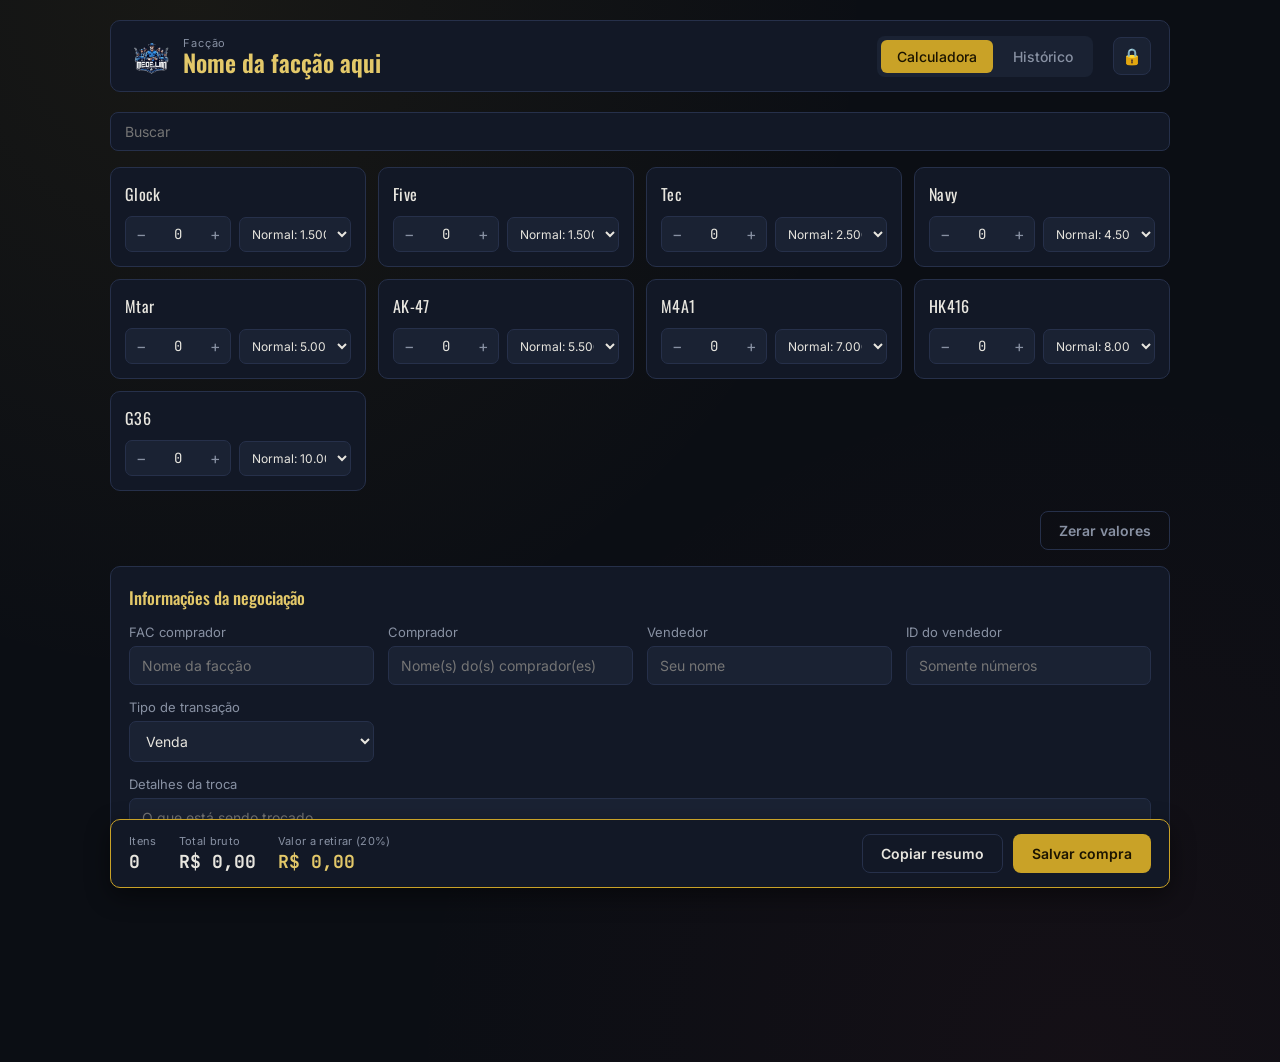
==== calculadora/index.html @ acd9f93d "Add files via upload" ====
<!DOCTYPE html>
<html lang="pt-br">
<head>
<meta charset="UTF-8">
<meta http-equiv="X-UA-Compatible" content="IE=edge">
<meta name="viewport" content="width=device-width, initial-scale=1.0">
<title>Calculadora Medellín</title>
<link rel="preconnect" href="https://fonts.googleapis.com">
<link rel="preconnect" href="https://fonts.gstatic.com" crossorigin>
<link href="https://fonts.googleapis.com/css2?family=Oswald:wght@500;600;700&family=Inter:wght@400;500;600&family=JetBrains+Mono:wght@500;700&display=swap" rel="stylesheet">
<link rel="stylesheet" href="styles/style.css">
</head>
<body>

<div class="app">

  <header class="app-header">
    <div class="brand">
      <img src="images/medellin_1-removebg-preview.png" alt="" class="brand-mark" id="brandLogo">
      <div class="brand-text">
        <span class="brand-eyebrow">Facção</span>
        <h1 id="brandNome">Nome da facção aqui</h1>
      </div>
    </div>
    <nav class="tabs" role="tablist" aria-label="Seções">
      <button class="tab-btn is-active" data-tab="calculadora" role="tab" aria-selected="true">Calculadora</button>
      <button class="tab-btn" data-tab="historico" role="tab" aria-selected="false">Histórico</button>
    </nav>
    <button class="icon-btn" id="btnAdmin" title="Painel administrativo" aria-label="Painel administrativo">🔒</button>
  </header>

  <main>

    <!-- ===================== CALCULADORA ===================== -->
    <section id="tab-calculadora" class="tab-panel is-active">

      <div class="toolbar">
        <div class="search-box">
          <input type="search" id="buscaArma" placeholder="Buscar" autocomplete="off">
        </div>
      </div>

      <div id="gradeArmas" class="grade-armas"></div>

      <div class="toolbar-actions toolbar-actions-zerar">
        <button type="button" class="btn btn-ghost" id="btnZerar">Zerar valores</button>
      </div>

      <div class="painel" id="painelInfo">
        <h2 class="painel-titulo">Informações da negociação</h2>
        <div class="campos">
          <label class="campo">
            <span>FAC comprador</span>
            <input type="text" id="facComprador" placeholder="Nome da facção">
          </label>
          <label class="campo">
            <span>Comprador</span>
            <input type="text" id="compradores" placeholder="Nome(s) do(s) comprador(es)">
          </label>
          <label class="campo">
            <span>Vendedor</span>
            <input type="text" id="vendedor" placeholder="Seu nome">
          </label>
          <label class="campo">
            <span>ID do vendedor</span>
            <input type="text" id="discordIdVendedor" placeholder="Somente números">
          </label>
          <label class="campo">
            <span>Tipo de transação</span>
            <select id="tipoTransacao">
              <option value="Venda">Venda</option>
              <option value="Troca">Troca</option>
            </select>
          </label>
          <label class="campo campo-full" id="campoTroca" hidden>
            <span>Detalhes da troca</span>
            <textarea id="detalhesTroca" rows="2" placeholder="O que está sendo trocado"></textarea>
          </label>
        </div>
        <p class="campo-erro" id="erroFormulario" hidden></p>
      </div>

      <div class="resumo-bar" id="resumoBar">
        <div class="resumo-item">
          <span class="resumo-label">Itens</span>
          <span class="resumo-valor" id="totalItens">0</span>
        </div>
        <div class="resumo-item">
          <span class="resumo-label">Total bruto</span>
          <span class="resumo-valor" id="total">R$ 0,00</span>
        </div>
        <div class="resumo-item resumo-destaque">
          <span class="resumo-label">Valor a retirar (20%)</span>
          <span class="resumo-valor" id="valorFuncionario">R$ 0,00</span>
        </div>
        <div class="resumo-acoes">
          <button type="button" class="btn btn-outline" id="btnCopiar">Copiar resumo</button>
          <button type="button" class="btn btn-primary" id="btnSalvar">Salvar compra</button>
        </div>
      </div>

    </section>

    <!-- ===================== HISTÓRICO ===================== -->
    <section id="tab-historico" class="tab-panel">
      <div class="painel">
        <div class="historico-cabecalho">
          <h2 class="painel-titulo">Histórico de vendas</h2>
          <div class="historico-stats">
            <div class="stat">
              <span class="stat-label">Vendas hoje</span>
              <span class="stat-valor" id="statHojeQtd">0</span>
            </div>
            <div class="stat">
              <span class="stat-label">Total hoje</span>
              <span class="stat-valor" id="statHojeTotal">R$ 0,00</span>
            </div>
          </div>
          <button type="button" class="btn btn-ghost" id="btnLimparHistorico">Limpar histórico</button>
        </div>
        <div id="listaHistorico" class="lista-historico">
          <p class="vazio" id="historicoVazio">Nenhuma venda registrada ainda. As compras salvas aparecem aqui.</p>
        </div>
      </div>
    </section>

  </main>

  <div class="toast" id="toast" role="status" aria-live="polite"></div>

  <!-- ===================== MODAL SENHA ===================== -->
  <div class="modal-overlay" id="modalSenha" hidden>
    <div class="modal" role="dialog" aria-modal="true" aria-labelledby="modalSenhaTitulo">
      <h2 id="modalSenhaTitulo">Painel administrativo</h2>
      <label class="campo campo-full">
        <span>Senha</span>
        <input type="password" id="inputSenhaAdmin" autocomplete="current-password">
      </label>
      <p class="campo-erro" id="erroSenha" hidden>Senha incorreta.</p>
      <div class="modal-acoes">
        <button type="button" class="btn btn-ghost" id="btnCancelarSenha">Cancelar</button>
        <button type="button" class="btn btn-primary" id="btnEntrarAdmin">Entrar</button>
      </div>
    </div>
  </div>

  <!-- ===================== MODAL ADMIN ===================== -->
  <div class="modal-overlay" id="modalAdmin" hidden>
    <div class="modal modal-lg" role="dialog" aria-modal="true" aria-labelledby="modalAdminTitulo">
      <h2 id="modalAdminTitulo">Painel administrativo</h2>

      <section class="admin-secao">
        <h3>Identidade</h3>
        <div class="campos">
          <label class="campo">
            <span>Nome da facção</span>
            <input type="text" id="adminNomeFaccao">
          </label>
          <label class="campo">
            <span>Logo</span>
            <input type="file" id="adminLogoArquivo" accept="image/*">
          </label>
        </div>
        <div class="admin-logo-preview">
          <img id="adminLogoPreview" alt="Prévia da logo">
          <button type="button" class="btn btn-ghost" id="btnRemoverLogo">Remover logo</button>
        </div>
      </section>

      <section class="admin-secao">
        <div class="admin-secao-cabecalho">
          <h3>Itens e preços</h3>
          <button type="button" class="btn btn-outline" id="btnAdicionarItem">+ Adicionar item</button>
        </div>
        <div id="adminListaItens" class="admin-lista-itens"></div>
      </section>

      <section class="admin-secao">
        <h3>Webhook do Discord</h3>
        <p class="admin-secao-descricao">
          URL do canal para onde as vendas são enviadas. Só quem tem a senha do painel
          consegue ver ou trocar esse valor.
        </p>
        <label class="campo campo-full">
          <span>URL do webhook</span>
          <input type="url" id="adminWebhook" placeholder="https://discord.com/api/webhooks/...">
        </label>
      </section>

      <section class="admin-secao">
        <h3>Alterar senha do painel</h3>
        <div class="campos">
          <label class="campo">
            <span>Nova senha</span>
            <input type="password" id="adminNovaSenha" autocomplete="new-password">
          </label>
          <label class="campo">
            <span>Confirmar nova senha</span>
            <input type="password" id="adminConfirmarSenha" autocomplete="new-password">
          </label>
        </div>
        <p class="campo-erro" id="erroSenhaAdmin" hidden></p>
      </section>

      <p class="campo-erro" id="erroAdmin" hidden></p>

      <div class="modal-acoes modal-acoes-espacadas">
        <button type="button" class="btn btn-ghost" id="btnRestaurarPadrao">Restaurar padrão</button>
        <div class="modal-acoes">
          <button type="button" class="btn btn-ghost" id="btnFecharAdmin">Cancelar</button>
          <button type="button" class="btn btn-primary" id="btnSalvarAdmin">Salvar alterações</button>
        </div>
      </div>
    </div>
  </div>

</div>

<script src="js/app.js"></script>
</body>
</html>
---- calculadora/styles/style.css ----
:root {
  --bg: #0b0e14;
  --panel: #121826;
  --panel-2: #1a2233;
  --border: #26304a;
  --gold: #c9a227;
  --gold-soft: #e3c869;
  --red: #b0303a;
  --green: #3f9142;
  --text: #e8e6df;
  --muted: #8891a3;
  --radius: 10px;
  --font-display: 'Oswald', sans-serif;
  --font-body: 'Inter', sans-serif;
  --font-mono: 'JetBrains Mono', monospace;
}

* { box-sizing: border-box; }

html, body {
  margin: 0;
  padding: 0;
  background: var(--bg);
  color: var(--text);
  font-family: var(--font-body);
}

body {
  background-image:
    radial-gradient(circle at 15% 0%, rgba(201, 162, 39, 0.07), transparent 45%),
    radial-gradient(circle at 85% 100%, rgba(176, 48, 58, 0.06), transparent 45%);
}

button, input, select, textarea {
  font-family: inherit;
  color: inherit;
}

.app {
  max-width: 1100px;
  margin: 0 auto;
  padding: 20px 20px 100px;
}

/* ---------- header ---------- */
.app-header {
  display: flex;
  align-items: center;
  gap: 20px;
  padding: 14px 18px;
  background: var(--panel);
  border: 1px solid var(--border);
  border-radius: var(--radius);
  margin-bottom: 20px;
  flex-wrap: wrap;
}

.brand {
  display: flex;
  align-items: center;
  gap: 12px;
}

.brand-mark {
  width: 42px;
  height: 42px;
  object-fit: contain;
}

.brand-text { line-height: 1.1; }

.brand-eyebrow {
  display: block;
  font-size: 11px;
  letter-spacing: 0.08em;
  color: var(--muted);
}

.brand-text h1 {
  margin: 0;
  font-family: var(--font-display);
  font-weight: 600;
  font-size: 24px;
  color: var(--gold-soft);
}

.tabs {
  display: flex;
  gap: 4px;
  margin-left: auto;
  background: var(--panel-2);
  padding: 4px;
  border-radius: 8px;
}

.tab-btn {
  border: none;
  background: transparent;
  color: var(--muted);
  padding: 8px 16px;
  border-radius: 6px;
  cursor: pointer;
  font-weight: 500;
  font-size: 14px;
  transition: background .15s, color .15s;
}

.tab-btn.is-active {
  background: var(--gold);
  color: #1a1300;
}

.icon-btn {
  border: 1px solid var(--border);
  background: var(--panel-2);
  color: var(--muted);
  width: 38px;
  height: 38px;
  border-radius: 8px;
  cursor: pointer;
  font-size: 16px;
  transition: color .15s, border-color .15s;
}
.icon-btn:hover { color: var(--gold-soft); border-color: var(--gold); }

/* ---------- tabs ---------- */
.tab-panel { display: none; }
.tab-panel.is-active { display: block; }

/* ---------- toolbar ---------- */
.toolbar {
  display: flex;
  gap: 12px;
  align-items: center;
  margin-bottom: 16px;
  flex-wrap: wrap;
}

.search-box { flex: 1; min-width: 200px; }

.toolbar-actions-zerar {
  display: flex;
  justify-content: flex-end;
  margin-bottom: 16px;
}

.search-box input {
  width: 100%;
  padding: 10px 14px;
  border-radius: 8px;
  border: 1px solid var(--border);
  background: var(--panel);
  color: var(--text);
  font-size: 14px;
}
.search-box input:focus { outline: 2px solid var(--gold); outline-offset: 1px; }

/* ---------- weapon grid ---------- */
.grade-armas {
  display: grid;
  grid-template-columns: repeat(auto-fill, minmax(230px, 1fr));
  gap: 12px;
  margin-bottom: 20px;
}

.item-card {
  background: var(--panel);
  border: 1px solid var(--border);
  border-radius: var(--radius);
  padding: 14px;
  transition: border-color .15s;
}
.item-card.has-quantidade {
  border-color: var(--gold);
  background: linear-gradient(180deg, rgba(201,162,39,0.09), var(--panel) 60%);
}
.item-card.is-hidden { display: none; }

.item-card-header {
  display: flex;
  justify-content: space-between;
  align-items: baseline;
  margin-bottom: 10px;
}

.item-nome {
  font-family: var(--font-display);
  letter-spacing: 0.02em;
  font-size: 16px;
  color: var(--text);
}

.item-subtotal {
  font-family: var(--font-mono);
  font-size: 12px;
  color: var(--gold-soft);
  min-height: 14px;
}

.item-controls {
  display: flex;
  align-items: center;
  gap: 8px;
}

.stepper {
  display: flex;
  align-items: center;
  border: 1px solid var(--border);
  border-radius: 7px;
  overflow: hidden;
  background: var(--panel-2);
}

.stepper button {
  width: 30px;
  height: 34px;
  border: none;
  background: transparent;
  color: var(--muted);
  cursor: pointer;
  font-size: 16px;
  line-height: 1;
}
.stepper button:hover { color: var(--gold-soft); }

.stepper input {
  width: 44px;
  height: 34px;
  text-align: center;
  border: none;
  background: transparent;
  color: var(--text);
  font-family: var(--font-mono);
  font-size: 14px;
  -moz-appearance: textfield;
}
.stepper input::-webkit-outer-spin-button,
.stepper input::-webkit-inner-spin-button {
  -webkit-appearance: none;
  margin: 0;
}

.item-preco {
  flex: 1;
  padding: 8px 8px;
  border-radius: 7px;
  border: 1px solid var(--border);
  background: var(--panel-2);
  font-size: 12px;
  min-width: 0;
}

.sem-resultados {
  color: var(--muted);
  padding: 20px;
  text-align: center;
  grid-column: 1 / -1;
}

/* ---------- painel (formulário info) ---------- */
.painel {
  background: var(--panel);
  border: 1px solid var(--border);
  border-radius: var(--radius);
  padding: 18px;
  margin-bottom: 20px;
}

.painel-titulo {
  font-family: var(--font-display);
  font-weight: 500;
  font-size: 17px;
  margin: 0 0 14px;
  color: var(--gold-soft);
}

.campos {
  display: grid;
  grid-template-columns: repeat(auto-fit, minmax(220px, 1fr));
  gap: 14px;
}

.campo {
  display: flex;
  flex-direction: column;
  gap: 6px;
  font-size: 13px;
  color: var(--muted);
}

.campo-full { grid-column: 1 / -1; }

.campo input,
.campo select,
.campo textarea {
  padding: 10px 12px;
  border-radius: 7px;
  border: 1px solid var(--border);
  background: var(--panel-2);
  color: var(--text);
  font-size: 14px;
}
.campo input:focus,
.campo select:focus,
.campo textarea:focus {
  outline: 2px solid var(--gold);
  outline-offset: 1px;
}
.campo textarea { resize: vertical; font-family: inherit; }

.campo.tem-erro input,
.campo.tem-erro select,
.campo.tem-erro textarea {
  border-color: var(--red);
}

.campo-erro {
  color: #ff8a8a;
  font-size: 13px;
  margin: 12px 0 0;
}

/* ---------- resumo (sticky) ---------- */
.resumo-bar {
  position: sticky;
  bottom: 12px;
  display: flex;
  align-items: center;
  gap: 22px;
  flex-wrap: wrap;
  background: var(--panel);
  border: 1px solid var(--gold);
  border-radius: var(--radius);
  padding: 14px 18px;
  box-shadow: 0 8px 24px rgba(0,0,0,0.45);
}

.resumo-item {
  display: flex;
  flex-direction: column;
  gap: 2px;
}

.resumo-label {
  font-size: 11px;
  color: var(--muted);
  letter-spacing: 0.03em;
}

.resumo-valor {
  font-family: var(--font-mono);
  font-weight: 700;
  font-size: 18px;
}

.resumo-destaque .resumo-valor { color: var(--gold-soft); }

.resumo-acoes {
  margin-left: auto;
  display: flex;
  gap: 10px;
  flex-wrap: wrap;
}

/* ---------- buttons ---------- */
.btn {
  padding: 10px 18px;
  border-radius: 8px;
  border: 1px solid transparent;
  cursor: pointer;
  font-size: 14px;
  font-weight: 600;
  transition: transform .1s, opacity .15s, background .15s;
}
.btn:active { transform: translateY(1px); }
.btn:disabled { opacity: 0.55; cursor: not-allowed; transform: none; }

.btn-primary { background: var(--gold); color: #1a1300; }
.btn-primary:hover:not(:disabled) { background: var(--gold-soft); }

.btn-outline {
  background: transparent;
  border-color: var(--border);
  color: var(--text);
}
.btn-outline:hover { border-color: var(--gold); color: var(--gold-soft); }

.btn-ghost {
  background: transparent;
  color: var(--muted);
  border-color: var(--border);
}
.btn-ghost:hover { color: var(--text); }

.btn-danger { background: var(--red); color: #fff; }
.btn-danger:hover { opacity: 0.9; }

/* ---------- histórico ---------- */
.historico-cabecalho {
  display: flex;
  align-items: center;
  gap: 20px;
  flex-wrap: wrap;
  margin-bottom: 16px;
}
.historico-cabecalho .painel-titulo { margin: 0; }

.historico-stats { display: flex; gap: 18px; margin-left: auto; }

.stat { display: flex; flex-direction: column; }
.stat-label { font-size: 11px; color: var(--muted); }
.stat-valor { font-family: var(--font-mono); font-weight: 700; font-size: 16px; color: var(--gold-soft); }

.lista-historico { display: flex; flex-direction: column; gap: 10px; }

.vazio { color: var(--muted); text-align: center; padding: 30px 0; }

.registro {
  border: 1px solid var(--border);
  background: var(--panel-2);
  border-radius: 8px;
  padding: 12px 14px;
}

.registro summary {
  cursor: pointer;
  list-style: none;
  display: flex;
  justify-content: space-between;
  align-items: center;
  gap: 12px;
  flex-wrap: wrap;
}
.registro summary::-webkit-details-marker { display: none; }

.registro-titulo { display: flex; flex-direction: column; gap: 2px; }
.registro-titulo strong { font-family: var(--font-display); font-weight: 500; }
.registro-titulo small { color: var(--muted); font-size: 12px; }

.registro-total {
  font-family: var(--font-mono);
  color: var(--gold-soft);
  font-weight: 700;
}

.registro-corpo { margin-top: 12px; font-size: 13px; }
.registro-corpo table { width: 100%; border-collapse: collapse; margin-bottom: 10px; }
.registro-corpo th, .registro-corpo td {
  text-align: left;
  padding: 5px 8px;
  border-bottom: 1px solid var(--border);
  font-size: 13px;
}
.registro-corpo th { color: var(--muted); font-weight: 500; }
.registro-corpo td.num { font-family: var(--font-mono); text-align: right; }

.registro-acoes { display: flex; justify-content: flex-end; margin-top: 8px; }

/* ---------- toast ---------- */
.toast {
  position: fixed;
  left: 50%;
  bottom: 24px;
  transform: translate(-50%, 20px);
  background: var(--panel-2);
  border: 1px solid var(--gold);
  color: var(--text);
  padding: 12px 18px;
  border-radius: 8px;
  font-size: 14px;
  opacity: 0;
  pointer-events: none;
  transition: opacity .2s, transform .2s;
  z-index: 50;
  max-width: 90vw;
}
.toast.is-visible {
  opacity: 1;
  transform: translate(-50%, 0);
}
.toast.is-error { border-color: var(--red); }

/* ---------- modal ---------- */
.modal-overlay {
  position: fixed;
  inset: 0;
  background: rgba(0,0,0,0.6);
  display: flex;
  align-items: center;
  justify-content: center;
  padding: 20px;
  z-index: 60;
}
.modal-overlay[hidden] { display: none; }

.modal {
  background: var(--panel);
  border: 1px solid var(--border);
  border-radius: var(--radius);
  padding: 22px;
  max-width: 440px;
  width: 100%;
}
.modal h2 {
  font-family: var(--font-display);
  font-weight: 500;
  margin: 0 0 8px;
  color: var(--gold-soft);
  font-size: 18px;
}
.modal-descricao {
  color: var(--muted);
  font-size: 13px;
  line-height: 1.5;
  margin: 0 0 16px;
}
.admin-secao-descricao {
  color: var(--muted);
  font-size: 12px;
  line-height: 1.5;
  margin: -4px 0 12px;
}
.modal-acoes {
  display: flex;
  justify-content: flex-end;
  gap: 10px;
  margin-top: 18px;
}

.modal-lg {
  max-width: 640px;
  max-height: 88vh;
  overflow-y: auto;
}

.modal-acoes-espacadas {
  justify-content: space-between;
  align-items: center;
}

.admin-secao {
  border-top: 1px solid var(--border);
  padding-top: 16px;
  margin-top: 16px;
}
.admin-secao:first-of-type { border-top: none; margin-top: 0; padding-top: 0; }

.admin-secao h3 {
  font-family: var(--font-display);
  font-weight: 500;
  font-size: 15px;
  color: var(--gold-soft);
  margin: 0 0 12px;
}

.admin-secao-cabecalho {
  display: flex;
  justify-content: space-between;
  align-items: center;
  margin-bottom: 12px;
  flex-wrap: wrap;
  gap: 10px;
}
.admin-secao-cabecalho h3 { margin: 0; }

.admin-logo-preview {
  display: flex;
  align-items: center;
  gap: 12px;
  margin-top: 10px;
}
.admin-logo-preview img {
  width: 48px;
  height: 48px;
  object-fit: contain;
  background: var(--panel-2);
  border: 1px solid var(--border);
  border-radius: 8px;
  padding: 4px;
}

.admin-lista-itens {
  display: flex;
  flex-direction: column;
  gap: 10px;
  max-height: 320px;
  overflow-y: auto;
  padding: 4px 4px 4px 0;
}

.admin-item-card {
  border: 1px solid var(--border);
  background: var(--panel-2);
  border-radius: 9px;
  padding: 10px 12px;
}

.admin-item-linha1 {
  display: flex;
  align-items: center;
  gap: 10px;
  margin-bottom: 10px;
}

.admin-item-numero {
  flex: 0 0 auto;
  width: 22px;
  height: 22px;
  display: flex;
  align-items: center;
  justify-content: center;
  border-radius: 50%;
  background: rgba(201, 162, 39, 0.15);
  color: var(--gold-soft);
  font-family: var(--font-mono);
  font-size: 11px;
  font-weight: 700;
}

.admin-item-nome {
  flex: 1;
  min-width: 0;
  padding: 8px 10px;
  border-radius: 7px;
  border: 1px solid var(--border);
  background: var(--panel);
  color: var(--text);
  font-size: 14px;
  font-weight: 600;
}

.admin-preco-toggle {
  display: flex;
  align-items: center;
  gap: 8px;
  padding-left: 32px;
  margin-bottom: 8px;
  font-size: 12px;
  color: var(--muted);
  cursor: pointer;
}
.admin-preco-toggle input { accent-color: var(--gold); width: 15px; height: 15px; cursor: pointer; }

.admin-item-precos {
  display: grid;
  grid-template-columns: 1fr 1fr;
  gap: 10px;
  padding-left: 32px;
}

.admin-preco-campo {
  display: flex;
  flex-direction: column;
  gap: 4px;
}

.admin-preco-campo span {
  font-size: 11px;
  color: var(--muted);
}

.admin-preco-campo input {
  padding: 8px 10px;
  border-radius: 7px;
  border: 1px solid var(--border);
  background: var(--panel);
  color: var(--gold-soft);
  font-family: var(--font-mono);
  font-size: 13px;
  width: 100%;
}
.admin-preco-campo input:focus,
.admin-item-nome:focus { outline: 2px solid var(--gold); outline-offset: 1px; }

.admin-item-remover {
  flex: 0 0 auto;
  border: 1px solid var(--border);
  background: transparent;
  color: var(--muted);
  border-radius: 7px;
  width: 32px;
  height: 32px;
  cursor: pointer;
}
.admin-item-remover:hover { color: var(--red); border-color: var(--red); }

@media (max-width: 520px) {
  .admin-item-precos { padding-left: 0; }
  .admin-preco-toggle { padding-left: 0; }
}

/* ---------- responsive ---------- */
@media (max-width: 640px) {
  .app { padding: 10px 10px 96px; }

  .app-header { gap: 8px; padding: 10px 12px; }
  .brand-mark { width: 34px; height: 34px; }
  .brand-text h1 { font-size: 19px; }
  .tabs { margin-left: 0; order: 3; width: 100%; }
  .tab-btn { flex: 1; text-align: center; padding: 9px 10px; }
  .icon-btn { margin-left: auto; width: 40px; height: 40px; }

  .toolbar { gap: 8px; }
  .search-box { min-width: 0; width: 100%; }
  .toolbar-actions { width: 100%; }
  .toolbar-actions .btn { width: 100%; }

  .grade-armas {
    grid-template-columns: repeat(auto-fill, minmax(150px, 1fr));
    gap: 8px;
  }
  .item-card { padding: 10px; }
  .item-controls { flex-wrap: wrap; }
  .item-preco { min-width: 100%; }
  .stepper input { width: 40px; }
  .stepper button { width: 34px; height: 36px; font-size: 18px; }

  .painel { padding: 14px; }
  .campos { grid-template-columns: 1fr; gap: 12px; }

  .resumo-bar {
    flex-direction: column;
    align-items: stretch;
    gap: 12px;
    padding: 12px 14px;
  }
  .resumo-item { flex-direction: row; justify-content: space-between; }
  .resumo-acoes { margin-left: 0; }
  .resumo-acoes .btn { flex: 1; padding: 12px 14px; }

  .historico-cabecalho { gap: 10px; }
  .historico-stats { margin-left: 0; width: 100%; justify-content: space-between; }

  .modal { padding: 16px; max-height: 92vh; }
  .modal-lg { max-height: 92vh; }
  .modal-acoes { flex-wrap: wrap; }
  .modal-acoes .btn { flex: 1; }
  .modal-acoes-espacadas { flex-direction: column; align-items: stretch; gap: 10px; }
  .modal-acoes-espacadas > .modal-acoes { width: 100%; }

  .admin-secao-cabecalho { align-items: stretch; }
  .admin-secao-cabecalho .btn { width: 100%; }
  .admin-lista-itens { max-height: 220px; }
}

@media (max-width: 380px) {
  .grade-armas { grid-template-columns: repeat(auto-fill, minmax(130px, 1fr)); }
  .brand-eyebrow { display: none; }
}

@media (prefers-reduced-motion: reduce) {
  * { transition: none !important; }
}
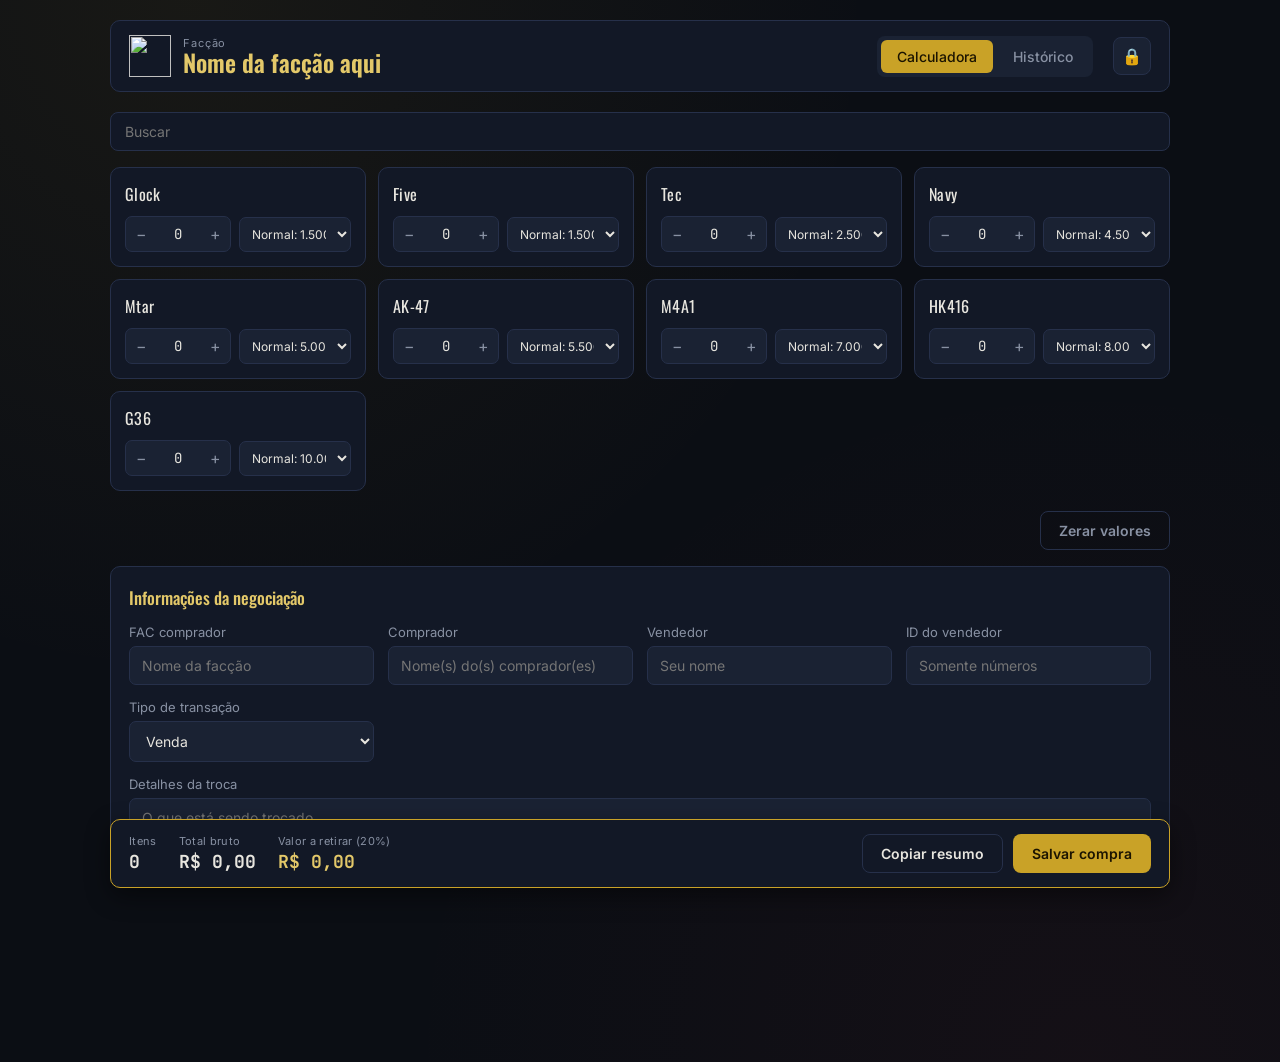
==== commit c35f93e1: "Update brand logo image in index.html" ====
--- a/calculadora/index.html
+++ b/calculadora/index.html
@@ -16,7 +16,7 @@
 
   <header class="app-header">
     <div class="brand">
-      <img src="images/medellin_1-removebg-preview.png" alt="" class="brand-mark" id="brandLogo">
+      <img src="images/logo.png" alt="" class="brand-mark" id="brandLogo">
       <div class="brand-text">
         <span class="brand-eyebrow">Facção</span>
         <h1 id="brandNome">Nome da facção aqui</h1>
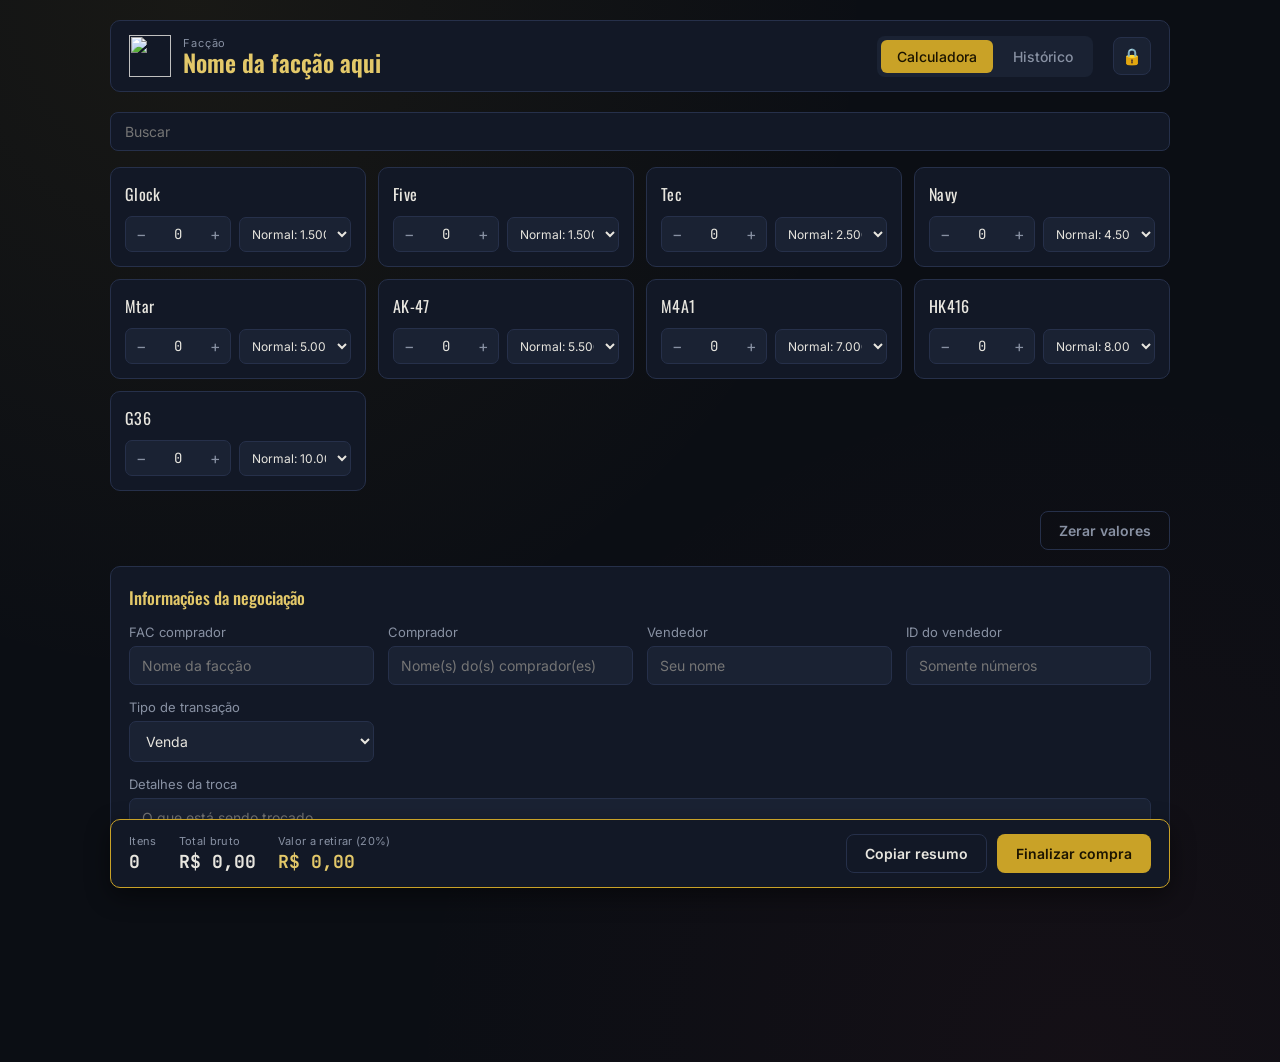
==== commit a3632885: "Update index.html" ====
--- a/calculadora/index.html
+++ b/calculadora/index.html
@@ -95,7 +95,7 @@
         </div>
         <div class="resumo-acoes">
           <button type="button" class="btn btn-outline" id="btnCopiar">Copiar resumo</button>
-          <button type="button" class="btn btn-primary" id="btnSalvar">Salvar compra</button>
+          <button type="button" class="btn btn-primary" id="btnSalvar">Finalizar compra</button>
         </div>
       </div>
 
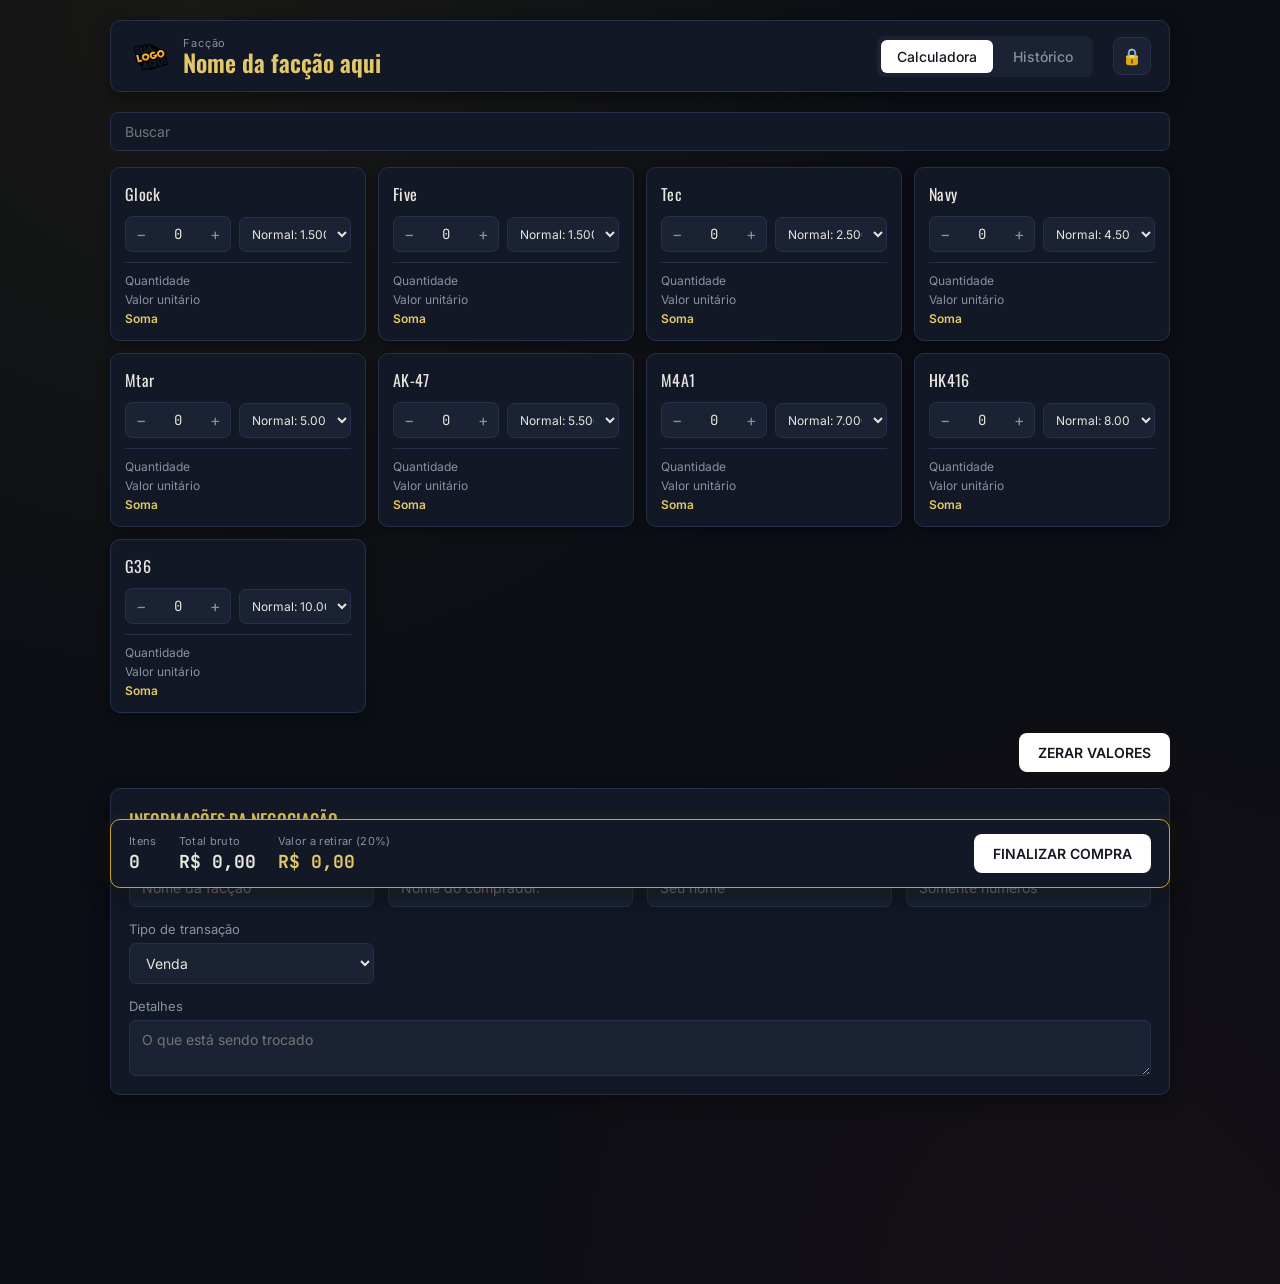
==== commit eaaf5a4b: "Add files via upload" ====
--- a/calculadora/index.html
+++ b/calculadora/index.html
@@ -8,15 +8,870 @@
 <link rel="preconnect" href="https://fonts.googleapis.com">
 <link rel="preconnect" href="https://fonts.gstatic.com" crossorigin>
 <link href="https://fonts.googleapis.com/css2?family=Oswald:wght@500;600;700&family=Inter:wght@400;500;600&family=JetBrains+Mono:wght@500;700&display=swap" rel="stylesheet">
-<link rel="stylesheet" href="styles/style.css">
+<style>
+:root {
+  --bg: #0b0e14;
+  --panel: #121826;
+  --panel-2: #1a2233;
+  --border: #26304a;
+  --gold: #c9a227;
+  --gold-soft: #e3c869;
+  --gold-rgb: 201, 162, 39;
+  --red: #b0303a;
+  --green: #3f9142;
+  --text: #e8e6df;
+  --muted: #8891a3;
+  --radius: 10px;
+  --font-display: 'Oswald', sans-serif;
+  --font-body: 'Inter', sans-serif;
+  --font-mono: 'JetBrains Mono', monospace;
+}
+
+* { box-sizing: border-box; }
+
+html, body {
+  margin: 0;
+  padding: 0;
+  background: var(--bg);
+  color: var(--text);
+  font-family: var(--font-body);
+}
+
+body {
+  background-image:
+    radial-gradient(circle at 15% 0%, rgba(var(--gold-rgb), 0.07), transparent 45%),
+    radial-gradient(circle at 85% 100%, rgba(176, 48, 58, 0.06), transparent 45%);
+}
+
+button, input, select, textarea {
+  font-family: inherit;
+  color: inherit;
+}
+
+.app {
+  max-width: 1100px;
+  margin: 0 auto;
+  padding: 20px 20px 100px;
+}
+
+/* ---------- banner do topo ---------- */
+.banner-topo {
+  width: 100%;
+  line-height: 0;
+  border-bottom: 1px solid var(--border);
+  box-shadow: 0 8px 24px rgba(0,0,0,0.4);
+}
+
+.banner-topo img {
+  width: 100%;
+  height: auto;
+  display: block;
+}
+
+/* ---------- header ---------- */
+.app-header {
+  display: flex;
+  align-items: center;
+  gap: 20px;
+  padding: 14px 18px;
+  background: var(--panel);
+  border: 1px solid var(--border);
+  border-radius: var(--radius);
+  margin-bottom: 20px;
+  flex-wrap: wrap;
+  box-shadow: 0 6px 18px rgba(0,0,0,0.4);
+  transition: box-shadow .18s ease, border-color .18s ease, transform .18s ease;
+}
+.app-header:hover {
+  border-color: var(--gold);
+  box-shadow: 0 10px 26px rgba(0,0,0,0.5), 0 0 22px rgba(var(--gold-rgb),0.16);
+}
+
+.brand {
+  display: flex;
+  align-items: center;
+  gap: 12px;
+}
+
+.brand-mark {
+  width: 42px;
+  height: 42px;
+  object-fit: contain;
+}
+
+.brand-text { line-height: 1.1; }
+
+.brand-eyebrow {
+  display: block;
+  font-size: 11px;
+  letter-spacing: 0.08em;
+  color: var(--muted);
+}
+
+.brand-text h1 {
+  margin: 0;
+  font-family: var(--font-display);
+  font-weight: 600;
+  font-size: 24px;
+  color: var(--gold-soft);
+}
+
+.tabs {
+  display: flex;
+  gap: 4px;
+  margin-left: auto;
+  background: var(--panel-2);
+  padding: 4px;
+  border-radius: 8px;
+}
+
+.tab-btn {
+  border: none;
+  background: transparent;
+  color: var(--muted);
+  padding: 8px 16px;
+  border-radius: 6px;
+  cursor: pointer;
+  font-weight: 500;
+  font-size: 14px;
+  transition: background .15s, color .15s;
+}
+
+.tab-btn.is-active {
+  background: #ffffff;
+  color: #14181f;
+}
+
+.icon-btn {
+  border: 1px solid var(--border);
+  background: var(--panel-2);
+  color: var(--muted);
+  width: 38px;
+  height: 38px;
+  border-radius: 8px;
+  cursor: pointer;
+  font-size: 16px;
+  transition: color .15s, border-color .15s, box-shadow .15s;
+}
+.icon-btn:hover { color: var(--gold-soft); border-color: var(--gold); box-shadow: 0 0 14px rgba(var(--gold-rgb),0.3); }
+
+/* ---------- tabs ---------- */
+.tab-panel { display: none; }
+.tab-panel.is-active { display: block; }
+
+/* ---------- toolbar ---------- */
+.toolbar {
+  display: flex;
+  gap: 12px;
+  align-items: center;
+  margin-bottom: 16px;
+  flex-wrap: wrap;
+}
+
+.search-box { flex: 1; min-width: 200px; }
+
+.toolbar-actions-zerar {
+  display: flex;
+  justify-content: flex-end;
+  margin-bottom: 16px;
+}
+
+.search-box input {
+  width: 100%;
+  padding: 10px 14px;
+  border-radius: 8px;
+  border: 1px solid var(--border);
+  background: var(--panel);
+  color: var(--text);
+  font-size: 14px;
+}
+.search-box input:focus { outline: 2px solid var(--gold); outline-offset: 1px; }
+
+/* ---------- weapon grid ---------- */
+.grade-armas {
+  display: grid;
+  grid-template-columns: repeat(auto-fill, minmax(230px, 1fr));
+  gap: 12px;
+  margin-bottom: 20px;
+}
+
+.item-card {
+  background: var(--panel);
+  border: 1px solid var(--border);
+  border-radius: var(--radius);
+  padding: 14px;
+  box-shadow: 0 4px 12px rgba(0,0,0,0.32);
+  transition: border-color .15s, box-shadow .18s ease, transform .18s ease;
+}
+.item-card:hover {
+  transform: translateY(-3px);
+  border-color: var(--gold);
+  box-shadow: 0 14px 28px rgba(0,0,0,0.5), 0 0 20px rgba(var(--gold-rgb),0.2);
+}
+.item-card.has-quantidade {
+  border-color: var(--gold);
+  background: linear-gradient(180deg, rgba(var(--gold-rgb),0.09), var(--panel) 60%);
+  box-shadow: 0 4px 14px rgba(0,0,0,0.35), 0 0 14px rgba(var(--gold-rgb),0.12);
+}
+.item-card.has-quantidade:hover {
+  box-shadow: 0 14px 28px rgba(0,0,0,0.5), 0 0 24px rgba(var(--gold-rgb),0.28);
+}
+.item-card.is-hidden { display: none; }
+
+.item-nome {
+  font-family: var(--font-display);
+  letter-spacing: 0.02em;
+  font-size: 16px;
+  color: var(--text);
+  margin-bottom: 10px;
+}
+
+.item-controls {
+  display: flex;
+  align-items: center;
+  gap: 8px;
+  flex-wrap: wrap;
+}
+
+.item-detalhes {
+  display: flex;
+  flex-direction: column;
+  gap: 4px;
+  margin-top: 10px;
+  padding-top: 10px;
+  border-top: 1px solid var(--border);
+}
+
+.item-detalhe-linha {
+  display: flex;
+  justify-content: space-between;
+  align-items: baseline;
+  gap: 8px;
+  font-size: 12px;
+}
+
+.item-detalhe-linha span:first-child { color: var(--muted); }
+.item-detalhe-linha span:last-child {
+  font-family: var(--font-mono);
+  color: var(--text);
+  white-space: nowrap;
+}
+
+.item-detalhe-total span:first-child { color: var(--gold-soft); font-weight: 600; }
+.item-detalhe-total span:last-child { color: var(--gold-soft); font-weight: 700; font-size: 13px; }
+
+.stepper {
+  display: flex;
+  align-items: center;
+  border: 1px solid var(--border);
+  border-radius: 7px;
+  overflow: hidden;
+  background: var(--panel-2);
+}
+
+.stepper button {
+  width: 30px;
+  height: 34px;
+  border: none;
+  background: transparent;
+  color: var(--muted);
+  cursor: pointer;
+  font-size: 16px;
+  line-height: 1;
+}
+.stepper button:hover { color: var(--gold-soft); }
+
+.stepper input {
+  width: 44px;
+  height: 34px;
+  text-align: center;
+  border: none;
+  background: transparent;
+  color: var(--text);
+  font-family: var(--font-mono);
+  font-size: 14px;
+  -moz-appearance: textfield;
+}
+.stepper input::-webkit-outer-spin-button,
+.stepper input::-webkit-inner-spin-button {
+  -webkit-appearance: none;
+  margin: 0;
+}
+
+.item-preco {
+  flex: 1;
+  padding: 8px 8px;
+  border-radius: 7px;
+  border: 1px solid var(--border);
+  background: var(--panel-2);
+  font-size: 12px;
+  min-width: 0;
+}
+
+.sem-resultados {
+  color: var(--muted);
+  padding: 20px;
+  text-align: center;
+  grid-column: 1 / -1;
+}
+
+/* ---------- painel (formulário info) ---------- */
+.painel {
+  background: var(--panel);
+  border: 1px solid var(--border);
+  border-radius: var(--radius);
+  padding: 18px;
+  margin-bottom: 20px;
+  box-shadow: 0 6px 18px rgba(0,0,0,0.35);
+  transition: box-shadow .18s ease, border-color .18s ease, transform .18s ease;
+}
+.painel:hover {
+  border-color: var(--gold);
+  box-shadow: 0 14px 30px rgba(0,0,0,0.5), 0 0 22px rgba(var(--gold-rgb),0.14);
+}
+
+.painel-titulo {
+  font-family: var(--font-display);
+  font-weight: 500;
+  font-size: 17px;
+  margin: 0 0 14px;
+  color: var(--gold-soft);
+}
+
+.campos {
+  display: grid;
+  grid-template-columns: repeat(auto-fit, minmax(220px, 1fr));
+  gap: 14px;
+}
+
+.campo {
+  display: flex;
+  flex-direction: column;
+  gap: 6px;
+  font-size: 13px;
+  color: var(--muted);
+}
+
+.campo-full { grid-column: 1 / -1; }
+
+.campo input,
+.campo select,
+.campo textarea {
+  padding: 10px 12px;
+  border-radius: 7px;
+  border: 1px solid var(--border);
+  background: var(--panel-2);
+  color: var(--text);
+  font-size: 14px;
+}
+.campo input:focus,
+.campo select:focus,
+.campo textarea:focus {
+  outline: 2px solid var(--gold);
+  outline-offset: 1px;
+}
+.campo textarea { resize: vertical; font-family: inherit; }
+
+.campo.tem-erro input,
+.campo.tem-erro select,
+.campo.tem-erro textarea {
+  border-color: var(--red);
+}
+
+.campo-erro {
+  color: #ff8a8a;
+  font-size: 13px;
+  margin: 12px 0 0;
+}
+
+/* ---------- resumo (sticky) ---------- */
+.resumo-bar {
+  position: sticky;
+  bottom: 12px;
+  display: flex;
+  align-items: center;
+  gap: 22px;
+  flex-wrap: wrap;
+  background: var(--panel);
+  border: 1px solid var(--gold);
+  border-radius: var(--radius);
+  padding: 14px 18px;
+  box-shadow: 0 8px 24px rgba(0,0,0,0.45), 0 0 16px rgba(var(--gold-rgb),0.14);
+  transition: box-shadow .18s ease;
+}
+.resumo-bar:hover {
+  box-shadow: 0 14px 32px rgba(0,0,0,0.55), 0 0 26px rgba(var(--gold-rgb),0.26);
+}
+
+.resumo-item {
+  display: flex;
+  flex-direction: column;
+  gap: 2px;
+}
+
+.resumo-label {
+  font-size: 11px;
+  color: var(--muted);
+  letter-spacing: 0.03em;
+}
+
+.resumo-valor {
+  font-family: var(--font-mono);
+  font-weight: 700;
+  font-size: 18px;
+}
+
+.resumo-destaque .resumo-valor { color: var(--gold-soft); }
+
+.resumo-acoes {
+  margin-left: auto;
+  display: flex;
+  gap: 10px;
+  flex-wrap: wrap;
+}
+
+/* ---------- buttons ---------- */
+.btn {
+  padding: 10px 18px;
+  border-radius: 8px;
+  border: 1px solid transparent;
+  cursor: pointer;
+  font-size: 14px;
+  font-weight: 600;
+  transition: transform .1s, opacity .15s, background .15s, box-shadow .15s;
+}
+.btn:active { transform: translateY(1px); }
+.btn:disabled { opacity: 0.55; cursor: not-allowed; transform: none; }
+
+.btn-primary { background: var(--gold); color: #1a1300; }
+.btn-primary:hover:not(:disabled) { background: var(--gold-soft); box-shadow: 0 0 18px rgba(var(--gold-rgb),0.4); }
+
+.btn-branco { background: #ffffff; color: #14181f; }
+.btn-branco:hover:not(:disabled) { background: #f0f0f0; box-shadow: 0 0 18px rgba(255,255,255,0.35); }
+
+.btn-outline {
+  background: transparent;
+  border-color: var(--border);
+  color: var(--text);
+}
+.btn-outline:hover { border-color: var(--gold); color: var(--gold-soft); }
+
+.btn-ghost {
+  background: transparent;
+  color: var(--muted);
+  border-color: var(--border);
+}
+.btn-ghost:hover { color: var(--text); }
+
+.btn-danger { background: var(--red); color: #fff; }
+.btn-danger:hover { opacity: 0.9; }
+
+/* ---------- histórico ---------- */
+.historico-cabecalho {
+  display: flex;
+  align-items: center;
+  gap: 20px;
+  flex-wrap: wrap;
+  margin-bottom: 16px;
+}
+.historico-cabecalho .painel-titulo { margin: 0; }
+
+.historico-stats { display: flex; gap: 18px; margin-left: auto; }
+
+.stat { display: flex; flex-direction: column; }
+.stat-label { font-size: 11px; color: var(--muted); }
+.stat-valor { font-family: var(--font-mono); font-weight: 700; font-size: 16px; color: var(--gold-soft); }
+
+.lista-historico { display: flex; flex-direction: column; gap: 10px; }
+
+.vazio { color: var(--muted); text-align: center; padding: 30px 0; }
+
+.registro {
+  border: 1px solid var(--border);
+  background: var(--panel-2);
+  border-radius: 8px;
+  padding: 12px 14px;
+  box-shadow: 0 4px 12px rgba(0,0,0,0.3);
+  transition: box-shadow .18s ease, border-color .18s ease, transform .18s ease;
+}
+.registro:hover {
+  transform: translateY(-2px);
+  border-color: var(--gold);
+  box-shadow: 0 12px 26px rgba(0,0,0,0.48), 0 0 18px rgba(var(--gold-rgb),0.16);
+}
+
+.registro summary {
+  cursor: pointer;
+  list-style: none;
+  display: flex;
+  justify-content: space-between;
+  align-items: center;
+  gap: 12px;
+  flex-wrap: wrap;
+}
+.registro summary::-webkit-details-marker { display: none; }
+
+.registro-titulo { display: flex; flex-direction: column; gap: 2px; }
+.registro-titulo strong { font-family: var(--font-display); font-weight: 500; }
+.registro-titulo small { color: var(--muted); font-size: 12px; }
+
+.registro-total {
+  font-family: var(--font-mono);
+  color: var(--gold-soft);
+  font-weight: 700;
+}
+
+.registro-corpo { margin-top: 12px; font-size: 13px; }
+.registro-corpo table { width: 100%; border-collapse: collapse; margin-bottom: 10px; }
+.registro-corpo th, .registro-corpo td {
+  text-align: left;
+  padding: 5px 8px;
+  border-bottom: 1px solid var(--border);
+  font-size: 13px;
+}
+.registro-corpo th { color: var(--muted); font-weight: 500; }
+.registro-corpo td.num { font-family: var(--font-mono); text-align: right; }
+
+.registro-acoes { display: flex; justify-content: flex-end; margin-top: 8px; }
+
+/* ---------- toast ---------- */
+.toast {
+  position: fixed;
+  left: 50%;
+  bottom: 24px;
+  transform: translate(-50%, 20px);
+  background: var(--panel-2);
+  border: 1px solid var(--gold);
+  color: var(--text);
+  padding: 12px 18px;
+  border-radius: 8px;
+  font-size: 14px;
+  opacity: 0;
+  pointer-events: none;
+  transition: opacity .2s, transform .2s;
+  z-index: 50;
+  max-width: 90vw;
+}
+.toast.is-visible {
+  opacity: 1;
+  transform: translate(-50%, 0);
+}
+.toast.is-error { border-color: var(--red); }
+
+/* ---------- modal ---------- */
+.modal-overlay {
+  position: fixed;
+  inset: 0;
+  background: rgba(0,0,0,0.6);
+  display: flex;
+  align-items: center;
+  justify-content: center;
+  padding: 20px;
+  z-index: 60;
+}
+.modal-overlay[hidden] { display: none; }
+
+.modal {
+  background: var(--panel);
+  border: 1px solid var(--gold);
+  border-radius: var(--radius);
+  padding: 22px;
+  max-width: 440px;
+  width: 100%;
+  box-shadow: 0 20px 50px rgba(0,0,0,0.6), 0 0 30px rgba(var(--gold-rgb),0.18);
+}
+.modal h2 {
+  font-family: var(--font-display);
+  font-weight: 500;
+  margin: 0 0 8px;
+  color: var(--gold-soft);
+  font-size: 18px;
+}
+.modal-descricao {
+  color: var(--muted);
+  font-size: 13px;
+  line-height: 1.5;
+  margin: 0 0 16px;
+}
+.admin-secao-descricao {
+  color: var(--muted);
+  font-size: 12px;
+  line-height: 1.5;
+  margin: -4px 0 12px;
+}
+.modal-acoes {
+  display: flex;
+  justify-content: flex-end;
+  gap: 10px;
+  margin-top: 18px;
+}
+
+.modal-lg {
+  max-width: 640px;
+  max-height: 88vh;
+  overflow-y: auto;
+}
+
+.modal-acoes-espacadas {
+  justify-content: space-between;
+  align-items: center;
+}
+
+.admin-secao {
+  border-top: 1px solid var(--border);
+  padding-top: 16px;
+  margin-top: 16px;
+}
+.admin-secao:first-of-type { border-top: none; margin-top: 0; padding-top: 0; }
+
+.admin-secao h3 {
+  font-family: var(--font-display);
+  font-weight: 500;
+  font-size: 15px;
+  color: var(--gold-soft);
+  margin: 0 0 12px;
+}
+
+.admin-secao-cabecalho {
+  display: flex;
+  justify-content: space-between;
+  align-items: center;
+  margin-bottom: 12px;
+  flex-wrap: wrap;
+  gap: 10px;
+}
+.admin-secao-cabecalho h3 { margin: 0; }
+
+.admin-logo-preview {
+  display: flex;
+  align-items: center;
+  gap: 12px;
+  margin-top: 10px;
+}
+.admin-logo-preview img {
+  width: 48px;
+  height: 48px;
+  object-fit: contain;
+  background: var(--panel-2);
+  border: 1px solid var(--border);
+  border-radius: 8px;
+  padding: 4px;
+}
+
+.admin-campo-banner { margin-top: 14px; }
+
+.admin-banner-preview {
+  display: flex;
+  align-items: center;
+  gap: 12px;
+  margin-top: 10px;
+}
+.admin-banner-preview img {
+  width: 140px;
+  height: 44px;
+  object-fit: cover;
+  background: var(--panel-2);
+  border: 1px solid var(--border);
+  border-radius: 8px;
+}
+.vazio-inline {
+  color: var(--muted);
+  font-size: 12px;
+  margin: 0;
+}
+
+.admin-lista-itens {
+  display: flex;
+  flex-direction: column;
+  gap: 10px;
+  max-height: 320px;
+  overflow-y: auto;
+  padding: 4px 4px 4px 0;
+}
+
+.admin-item-card {
+  border: 1px solid var(--border);
+  background: var(--panel-2);
+  border-radius: 9px;
+  padding: 10px 12px;
+  box-shadow: 0 3px 10px rgba(0,0,0,0.3);
+  transition: box-shadow .18s ease, border-color .18s ease;
+}
+.admin-item-card:hover {
+  border-color: var(--gold);
+  box-shadow: 0 8px 20px rgba(0,0,0,0.45), 0 0 14px rgba(var(--gold-rgb),0.14);
+}
+
+.admin-item-linha1 {
+  display: flex;
+  align-items: center;
+  gap: 10px;
+  margin-bottom: 10px;
+}
+
+.admin-item-numero {
+  flex: 0 0 auto;
+  width: 22px;
+  height: 22px;
+  display: flex;
+  align-items: center;
+  justify-content: center;
+  border-radius: 50%;
+  background: rgba(var(--gold-rgb), 0.15);
+  color: var(--gold-soft);
+  font-family: var(--font-mono);
+  font-size: 11px;
+  font-weight: 700;
+}
+
+.admin-item-nome {
+  flex: 1;
+  min-width: 0;
+  padding: 8px 10px;
+  border-radius: 7px;
+  border: 1px solid var(--border);
+  background: var(--panel);
+  color: var(--text);
+  font-size: 14px;
+  font-weight: 600;
+}
+
+.admin-preco-toggle {
+  display: flex;
+  align-items: center;
+  gap: 8px;
+  padding-left: 32px;
+  margin-bottom: 8px;
+  font-size: 12px;
+  color: var(--muted);
+  cursor: pointer;
+}
+.admin-preco-toggle input { accent-color: var(--gold); width: 15px; height: 15px; cursor: pointer; }
+
+.admin-item-precos {
+  display: grid;
+  grid-template-columns: 1fr 1fr;
+  gap: 10px;
+  padding-left: 32px;
+}
+
+.admin-preco-campo {
+  display: flex;
+  flex-direction: column;
+  gap: 4px;
+}
+
+.admin-preco-campo span {
+  font-size: 11px;
+  color: var(--muted);
+}
+
+.admin-preco-campo input {
+  padding: 8px 10px;
+  border-radius: 7px;
+  border: 1px solid var(--border);
+  background: var(--panel);
+  color: var(--gold-soft);
+  font-family: var(--font-mono);
+  font-size: 13px;
+  width: 100%;
+}
+.admin-preco-campo input:focus,
+.admin-item-nome:focus { outline: 2px solid var(--gold); outline-offset: 1px; }
+
+.admin-item-remover {
+  flex: 0 0 auto;
+  border: 1px solid var(--border);
+  background: transparent;
+  color: var(--muted);
+  border-radius: 7px;
+  width: 32px;
+  height: 32px;
+  cursor: pointer;
+}
+.admin-item-remover:hover { color: var(--red); border-color: var(--red); }
+
+@media (max-width: 520px) {
+  .admin-item-precos { padding-left: 0; }
+  .admin-preco-toggle { padding-left: 0; }
+}
+
+/* ---------- responsive ---------- */
+@media (max-width: 640px) {
+  .app { padding: 10px 10px 96px; }
+
+  .app-header { gap: 8px; padding: 10px 12px; }
+  .brand-mark { width: 34px; height: 34px; }
+  .brand-text h1 { font-size: 19px; }
+  .tabs { margin-left: 0; order: 3; width: 100%; }
+  .tab-btn { flex: 1; text-align: center; padding: 9px 10px; }
+  .icon-btn { margin-left: auto; width: 40px; height: 40px; }
+
+  .toolbar { gap: 8px; }
+  .search-box { min-width: 0; width: 100%; }
+  .toolbar-actions { width: 100%; }
+  .toolbar-actions .btn { width: 100%; }
+
+  .grade-armas {
+    grid-template-columns: repeat(auto-fill, minmax(150px, 1fr));
+    gap: 8px;
+  }
+  .item-card { padding: 10px; }
+  .item-controls { flex-wrap: wrap; }
+  .item-preco { min-width: 100%; }
+  .stepper input { width: 40px; }
+  .stepper button { width: 34px; height: 36px; font-size: 18px; }
+
+  .painel { padding: 14px; }
+  .campos { grid-template-columns: 1fr; gap: 12px; }
+
+  .resumo-bar {
+    flex-direction: column;
+    align-items: stretch;
+    gap: 12px;
+    padding: 12px 14px;
+  }
+  .resumo-item { flex-direction: row; justify-content: space-between; }
+  .resumo-acoes { margin-left: 0; }
+  .resumo-acoes .btn { flex: 1; padding: 12px 14px; }
+
+  .historico-cabecalho { gap: 10px; }
+  .historico-stats { margin-left: 0; width: 100%; justify-content: space-between; }
+
+  .modal { padding: 16px; max-height: 92vh; }
+  .modal-lg { max-height: 92vh; }
+  .modal-acoes { flex-wrap: wrap; }
+  .modal-acoes .btn { flex: 1; }
+  .modal-acoes-espacadas { flex-direction: column; align-items: stretch; gap: 10px; }
+  .modal-acoes-espacadas > .modal-acoes { width: 100%; }
+
+  .admin-secao-cabecalho { align-items: stretch; }
+  .admin-secao-cabecalho .btn { width: 100%; }
+  .admin-lista-itens { max-height: 220px; }
+}
+
+@media (max-width: 380px) {
+  .grade-armas { grid-template-columns: repeat(auto-fill, minmax(130px, 1fr)); }
+  .brand-eyebrow { display: none; }
+}
+
+@media (prefers-reduced-motion: reduce) {
+  * { transition: none !important; }
+}
+
+</style>
 </head>
 <body>
 
+<div class="banner-topo" id="bannerTopo" hidden>
+  <img src="" alt="" id="bannerImg">
+</div>
+
 <div class="app">
 
   <header class="app-header">
     <div class="brand">
-      <img src="images/logo.png" alt="" class="brand-mark" id="brandLogo">
+      <img src="[data-uri]" alt="" class="brand-mark" id="brandLogo">
       <div class="brand-text">
         <span class="brand-eyebrow">Facção</span>
         <h1 id="brandNome">Nome da facção aqui</h1>
@@ -43,11 +898,11 @@
       <div id="gradeArmas" class="grade-armas"></div>
 
       <div class="toolbar-actions toolbar-actions-zerar">
-        <button type="button" class="btn btn-ghost" id="btnZerar">Zerar valores</button>
+        <button type="button" class="btn btn-branco" id="btnZerar">ZERAR VALORES</button>
       </div>
 
       <div class="painel" id="painelInfo">
-        <h2 class="painel-titulo">Informações da negociação</h2>
+        <h2 class="painel-titulo">INFORMAÇÕES DA NEGOCIAÇÃO</h2>
         <div class="campos">
           <label class="campo">
             <span>FAC comprador</span>
@@ -55,7 +910,7 @@
           </label>
           <label class="campo">
             <span>Comprador</span>
-            <input type="text" id="compradores" placeholder="Nome(s) do(s) comprador(es)">
+            <input type="text" id="compradores" placeholder="Nome do comprador.">
           </label>
           <label class="campo">
             <span>Vendedor</span>
@@ -73,7 +928,7 @@
             </select>
           </label>
           <label class="campo campo-full" id="campoTroca" hidden>
-            <span>Detalhes da troca</span>
+            <span>Detalhes</span>
             <textarea id="detalhesTroca" rows="2" placeholder="O que está sendo trocado"></textarea>
           </label>
         </div>
@@ -94,8 +949,7 @@
           <span class="resumo-valor" id="valorFuncionario">R$ 0,00</span>
         </div>
         <div class="resumo-acoes">
-          <button type="button" class="btn btn-outline" id="btnCopiar">Copiar resumo</button>
-          <button type="button" class="btn btn-primary" id="btnSalvar">Finalizar compra</button>
+          <button type="button" class="btn btn-primary btn-branco" id="btnSalvar">FINALIZAR COMPRA</button>
         </div>
       </div>
 
@@ -165,6 +1019,16 @@
           <img id="adminLogoPreview" alt="Prévia da logo">
           <button type="button" class="btn btn-ghost" id="btnRemoverLogo">Remover logo</button>
         </div>
+
+        <label class="campo campo-full admin-campo-banner">
+          <span>Banner do topo</span>
+          <input type="file" id="adminBannerArquivo" accept="image/*">
+        </label>
+        <div class="admin-banner-preview">
+          <img id="adminBannerPreview" alt="Prévia do banner" hidden>
+          <p class="vazio-inline" id="adminBannerVazio">Nenhum banner definido.</p>
+          <button type="button" class="btn btn-ghost" id="btnRemoverBanner">Remover banner</button>
+        </div>
       </section>
 
       <section class="admin-secao">
@@ -216,6 +1080,943 @@
 
 </div>
 
-<script src="js/app.js"></script>
+<script>
+// ===================================================================
+// Dados padrão dos itens (usados na primeira visita e no "Restaurar
+// padrão" do painel administrativo). Depois de editado pelo admin,
+// a lista real fica salva em CHAVE_CONFIG.
+// ===================================================================
+const ARMAS_PADRAO = [
+  { id: "GLOCK", nome: "Glock", normal: 1500, minimo: 750 },
+  { id: "FIVE", nome: "Five", normal: 1500, minimo: 1000 },
+  { id: "TEC", nome: "Tec", normal: 2500, minimo: 1500 },
+  { id: "NAVY", nome: "Navy", normal: 4500, minimo: 2750 },
+  { id: "MTAR", nome: "Mtar", normal: 5000, minimo: 3200 },
+  { id: "AK-47", nome: "AK-47", normal: 5500, minimo: 3300 },
+  { id: "M4A1", nome: "M4A1", normal: 7000, minimo: 3750 },
+  { id: "HK416", nome: "HK416", normal: 8000, minimo: 4000 },
+  { id: "G36", nome: "G36", normal: 10000, minimo: 4500 },
+];
+const NOME_PADRAO = "Nome da facção aqui";
+const LOGO_PADRAO = document.getElementById("brandLogo").getAttribute("src");
+
+const PERCENTUAL_FUNCIONARIO = 0.2;
+
+const CHAVE_RASCUNHO = "medellin_rascunho";
+const CHAVE_HISTORICO = "medellin_historico";
+const CHAVE_WEBHOOK = "medellin_webhook_url";
+const CHAVE_CONFIG = "medellin_config";
+const CHAVE_SENHA_HASH = "medellin_admin_hash";
+// Hash SHA-256 da senha padrão "#Admin123". A senha nunca fica em
+// texto puro no código — só o hash. Pode (e deve) ser trocada dentro
+// do próprio painel administrativo, em "Alterar senha do painel".
+const HASH_SENHA_PADRAO = "35f91b815a68b0ec63a08df8de9fde302de5a84fc577a832be1166e54e33764b";
+
+const moeda = (valor) =>
+  "R$ " + valor.toLocaleString("pt-BR", { minimumFractionDigits: 2, maximumFractionDigits: 2 });
+
+// ===================================================================
+// Configuração (nome da facção, logo, banner e itens) — persistida localmente
+// ===================================================================
+function configPadrao() {
+  return { nome: NOME_PADRAO, logo: null, banner: null, armas: ARMAS_PADRAO.map((a) => ({ ...a })) };
+}
+
+function carregarConfig() {
+  try {
+    const salvo = JSON.parse(localStorage.getItem(CHAVE_CONFIG));
+    if (!salvo || !Array.isArray(salvo.armas) || salvo.armas.length === 0) return configPadrao();
+    return {
+      nome: salvo.nome || NOME_PADRAO,
+      logo: salvo.logo || null,
+      banner: salvo.banner || null,
+      armas: salvo.armas,
+    };
+  } catch (e) {
+    return configPadrao();
+  }
+}
+
+function salvarConfig(config) {
+  localStorage.setItem(CHAVE_CONFIG, JSON.stringify(config));
+}
+
+let config = carregarConfig();
+
+function aplicarIdentidade() {
+  document.getElementById("brandNome").textContent = config.nome;
+  document.getElementById("brandLogo").src = config.logo || LOGO_PADRAO;
+
+  const bannerTopo = document.getElementById("bannerTopo");
+  const bannerImg = document.getElementById("bannerImg");
+  if (config.banner) {
+    bannerImg.src = config.banner;
+    bannerTopo.hidden = false;
+  } else {
+    bannerImg.src = "";
+    bannerTopo.hidden = true;
+  }
+  aplicarCorDoBanner();
+}
+
+// ===================================================================
+// Cor de destaque extraída do banner — assim os brilhos, bordas e
+// sombras douradas passam a usar o mesmo tom do banner enviado.
+// ===================================================================
+function corMediaDaImagem(src) {
+  return new Promise((resolve, reject) => {
+    const img = new Image();
+    img.onload = () => {
+      try {
+        const canvas = document.createElement("canvas");
+        const largura = 40;
+        const altura = Math.max(1, Math.round(largura * (img.height / img.width || 1)));
+        canvas.width = largura;
+        canvas.height = altura;
+        const ctx = canvas.getContext("2d");
+        ctx.drawImage(img, 0, 0, largura, altura);
+        const dados = ctx.getImageData(0, 0, largura, altura).data;
+        let r = 0, g = 0, b = 0, n = 0;
+        for (let i = 0; i < dados.length; i += 4) {
+          if (dados[i + 3] < 200) continue; // ignora pixels transparentes
+          r += dados[i];
+          g += dados[i + 1];
+          b += dados[i + 2];
+          n++;
+        }
+        if (n === 0) { resolve(null); return; }
+        resolve({ r: Math.round(r / n), g: Math.round(g / n), b: Math.round(b / n) });
+      } catch (e) {
+        reject(e);
+      }
+    };
+    img.onerror = reject;
+    img.src = src;
+  });
+}
+
+function rgbParaHsl(r, g, b) {
+  r /= 255; g /= 255; b /= 255;
+  const max = Math.max(r, g, b), min = Math.min(r, g, b);
+  let h = 0, s = 0;
+  const l = (max + min) / 2;
+  if (max !== min) {
+    const d = max - min;
+    s = l > 0.5 ? d / (2 - max - min) : d / (max + min);
+    switch (max) {
+      case r: h = (g - b) / d + (g < b ? 6 : 0); break;
+      case g: h = (b - r) / d + 2; break;
+      case b: h = (r - g) / d + 4; break;
+    }
+    h /= 6;
+  }
+  return { h: h * 360, s: s * 100, l: l * 100 };
+}
+
+function hslParaHex(h, s, l) {
+  s /= 100; l /= 100;
+  const k = (n) => (n + h / 30) % 12;
+  const a = s * Math.min(l, 1 - l);
+  const f = (n) => l - a * Math.max(-1, Math.min(k(n) - 3, Math.min(9 - k(n), 1)));
+  const paraHex = (x) => Math.round(255 * x).toString(16).padStart(2, "0");
+  return `#${paraHex(f(0))}${paraHex(f(8))}${paraHex(f(4))}`;
+}
+
+function hexParaRgbTexto(hex) {
+  const n = parseInt(hex.replace("#", ""), 16);
+  return `${(n >> 16) & 255}, ${(n >> 8) & 255}, ${n & 255}`;
+}
+
+async function aplicarCorDoBanner() {
+  const raiz = document.documentElement;
+  if (!config.banner) {
+    raiz.style.removeProperty("--gold");
+    raiz.style.removeProperty("--gold-soft");
+    raiz.style.removeProperty("--gold-rgb");
+    return;
+  }
+  try {
+    const media = await corMediaDaImagem(config.banner);
+    if (!media) return;
+    const { h, s, l } = rgbParaHsl(media.r, media.g, media.b);
+    const sAjustado = Math.max(s, 55);
+    const lPrincipal = Math.min(Math.max(l, 42), 60);
+    const lSuave = Math.min(lPrincipal + 16, 80);
+    const corPrincipal = hslParaHex(h, sAjustado, lPrincipal);
+    raiz.style.setProperty("--gold", corPrincipal);
+    raiz.style.setProperty("--gold-soft", hslParaHex(h, sAjustado, lSuave));
+    raiz.style.setProperty("--gold-rgb", hexParaRgbTexto(corPrincipal));
+  } catch (e) {
+    // Se a imagem não puder ser lida (ex.: bloqueio de origem), mantém o dourado padrão.
+    raiz.style.removeProperty("--gold");
+    raiz.style.removeProperty("--gold-soft");
+    raiz.style.removeProperty("--gold-rgb");
+  }
+}
+
+// ===================================================================
+// Montagem da grade de armas
+// ===================================================================
+const gradeArmas = document.getElementById("gradeArmas");
+
+function montarGrade() {
+  gradeArmas.innerHTML = "";
+  config.armas.forEach((arma) => {
+    const card = document.createElement("div");
+    card.className = "item-card";
+    card.dataset.item = arma.id;
+    card.innerHTML = `
+      <div class="item-nome">${arma.nome}</div>
+      <div class="item-controls">
+        <div class="stepper">
+          <button type="button" data-role="menos" aria-label="Diminuir">−</button>
+          <input type="number" min="0" step="1" value="0" inputmode="numeric" data-role="quantidade" aria-label="Quantidade de ${arma.nome}">
+          <button type="button" data-role="mais" aria-label="Aumentar">+</button>
+        </div>
+        <select class="item-preco" data-role="preco" aria-label="Preço de ${arma.nome}">
+          ${
+            arma.precoUnico
+              ? `<option value="${arma.normal}">R$ ${arma.normal.toLocaleString("pt-BR")}</option>`
+              : `<option value="${arma.normal}">Normal: ${arma.normal.toLocaleString("pt-BR")}</option>
+                 <option value="${arma.minimo}">Mínimo: ${arma.minimo.toLocaleString("pt-BR")}</option>`
+          }
+        </select>
+      </div>
+      <div class="item-detalhes" data-role="detalhes" hidden>
+        <div class="item-detalhe-linha">
+          <span>Quantidade</span>
+          <span data-role="det-quantidade"></span>
+        </div>
+        <div class="item-detalhe-linha">
+          <span>Valor unitário</span>
+          <span data-role="det-unitario"></span>
+        </div>
+        <div class="item-detalhe-linha item-detalhe-total">
+          <span>Soma</span>
+          <span data-role="det-soma"></span>
+        </div>
+      </div>
+    `;
+    gradeArmas.appendChild(card);
+  });
+}
+aplicarIdentidade();
+montarGrade();
+
+// ===================================================================
+// Cálculo do total
+// ===================================================================
+function calcular() {
+  let total = 0;
+  let totalItens = 0;
+
+  document.querySelectorAll(".item-card").forEach((card) => {
+    const input = card.querySelector('[data-role="quantidade"]');
+    const select = card.querySelector('[data-role="preco"]');
+    const detalhes = card.querySelector('[data-role="detalhes"]');
+
+    const quantidade = Math.max(0, parseInt(input.value, 10) || 0);
+    const preco = parseFloat(select.value) || 0;
+    const subtotal = quantidade * preco;
+
+    total += subtotal;
+    totalItens += quantidade;
+
+    if (quantidade > 0) {
+      detalhes.hidden = false;
+      card.querySelector('[data-role="det-quantidade"]').textContent = quantidade;
+      card.querySelector('[data-role="det-unitario"]').textContent = moeda(preco);
+      card.querySelector('[data-role="det-soma"]').textContent = moeda(subtotal);
+    } else {
+      detalhes.hidden = true;
+    }
+    card.classList.toggle("has-quantidade", quantidade > 0);
+  });
+
+  document.getElementById("total").textContent = moeda(total);
+  document.getElementById("totalItens").textContent = totalItens;
+  document.getElementById("valorFuncionario").textContent = moeda(total * PERCENTUAL_FUNCIONARIO);
+
+  salvarRascunho();
+  return { total, totalItens };
+}
+
+gradeArmas.addEventListener("input", (e) => {
+  if (e.target.matches('[data-role="quantidade"]')) calcular();
+});
+gradeArmas.addEventListener("change", (e) => {
+  if (e.target.matches('[data-role="preco"]')) calcular();
+});
+gradeArmas.addEventListener("click", (e) => {
+  const btn = e.target.closest("[data-role='mais'], [data-role='menos']");
+  if (!btn) return;
+  const card = btn.closest(".item-card");
+  const input = card.querySelector('[data-role="quantidade"]');
+  const atual = Math.max(0, parseInt(input.value, 10) || 0);
+  input.value = btn.dataset.role === "mais" ? atual + 1 : Math.max(0, atual - 1);
+  calcular();
+});
+
+// ===================================================================
+// Busca / filtro
+// ===================================================================
+const buscaArma = document.getElementById("buscaArma");
+buscaArma.addEventListener("input", () => {
+  const termo = buscaArma.value.trim().toLowerCase();
+  let algumVisivel = false;
+  document.querySelectorAll(".item-card").forEach((card) => {
+    const nome = card.dataset.item.toLowerCase();
+    const visivel = nome.includes(termo);
+    card.classList.toggle("is-hidden", !visivel);
+    if (visivel) algumVisivel = true;
+  });
+  let semResultado = gradeArmas.querySelector(".sem-resultados");
+  if (!algumVisivel) {
+    if (!semResultado) {
+      semResultado = document.createElement("p");
+      semResultado.className = "sem-resultados";
+      semResultado.textContent = "Nenhuma arma encontrada.";
+      gradeArmas.appendChild(semResultado);
+    }
+  } else if (semResultado) {
+    semResultado.remove();
+  }
+});
+
+// ===================================================================
+// Zerar valores
+// ===================================================================
+document.getElementById("btnZerar").addEventListener("click", () => {
+  document.querySelectorAll('[data-role="quantidade"]').forEach((input) => (input.value = 0));
+  document.querySelectorAll('[data-role="preco"]').forEach((select) => (select.selectedIndex = 0));
+  calcular();
+  mostrarToast("Valores zerados.");
+});
+
+// ===================================================================
+// Rascunho automático (sobrevive a atualizações de página)
+// ===================================================================
+function salvarRascunho() {
+  const dados = {};
+  document.querySelectorAll(".item-card").forEach((card) => {
+    const qtd = parseInt(card.querySelector('[data-role="quantidade"]').value, 10) || 0;
+    const preco = card.querySelector('[data-role="preco"]').value;
+    if (qtd > 0) dados[card.dataset.item] = { qtd, preco };
+  });
+  localStorage.setItem(CHAVE_RASCUNHO, JSON.stringify(dados));
+}
+
+function carregarRascunho() {
+  try {
+    const dados = JSON.parse(localStorage.getItem(CHAVE_RASCUNHO) || "{}");
+    document.querySelectorAll(".item-card").forEach((card) => {
+      const salvo = dados[card.dataset.item];
+      if (!salvo) return;
+      card.querySelector('[data-role="quantidade"]').value = salvo.qtd;
+      card.querySelector('[data-role="preco"]').value = salvo.preco;
+    });
+  } catch (e) {
+    /* rascunho inválido, ignora */
+  }
+}
+
+// ===================================================================
+// Troca de tipo de transação
+// ===================================================================
+const tipoTransacao = document.getElementById("tipoTransacao");
+const campoTroca = document.getElementById("campoTroca");
+tipoTransacao.addEventListener("change", () => {
+  campoTroca.hidden = tipoTransacao.value !== "Troca";
+});
+
+// ===================================================================
+// Abas (Calculadora / Histórico)
+// ===================================================================
+document.querySelectorAll(".tab-btn").forEach((btn) => {
+  btn.addEventListener("click", () => {
+    document.querySelectorAll(".tab-btn").forEach((b) => {
+      b.classList.remove("is-active");
+      b.setAttribute("aria-selected", "false");
+    });
+    btn.classList.add("is-active");
+    btn.setAttribute("aria-selected", "true");
+
+    document.querySelectorAll(".tab-panel").forEach((p) => p.classList.remove("is-active"));
+    document.getElementById(`tab-${btn.dataset.tab}`).classList.add("is-active");
+
+    if (btn.dataset.tab === "historico") renderizarHistorico();
+  });
+});
+
+// ===================================================================
+// Validação do formulário
+// ===================================================================
+function validarFormulario() {
+  const campos = [
+    { id: "facComprador" },
+    { id: "compradores" },
+    { id: "vendedor" },
+    { id: "discordIdVendedor" },
+  ];
+  let primeiro = null;
+  let ok = true;
+
+  campos.forEach(({ id }) => {
+    const input = document.getElementById(id);
+    const vazio = input.value.trim() === "";
+    input.closest(".campo").classList.toggle("tem-erro", vazio);
+    if (vazio) {
+      ok = false;
+      if (!primeiro) primeiro = input;
+    }
+  });
+
+  const erroEl = document.getElementById("erroFormulario");
+  if (!ok) {
+    erroEl.textContent = "Preencha todos os campos obrigatórios antes de salvar.";
+    erroEl.hidden = false;
+    primeiro.focus();
+    return false;
+  }
+  erroEl.hidden = true;
+  return true;
+}
+
+// ===================================================================
+// Montagem dos itens comprados (para mensagem e histórico)
+// ===================================================================
+function coletarItensComprados() {
+  const itens = [];
+  document.querySelectorAll(".item-card").forEach((card) => {
+    const qtd = parseInt(card.querySelector('[data-role="quantidade"]').value, 10) || 0;
+    if (qtd <= 0) return;
+    const preco = parseFloat(card.querySelector('[data-role="preco"]').value) || 0;
+    itens.push({ item: card.dataset.item, quantidade: qtd, preco, subtotal: qtd * preco });
+  });
+  return itens;
+}
+
+// ===================================================================
+// Salvar compra
+// ===================================================================
+const btnSalvar = document.getElementById("btnSalvar");
+
+btnSalvar.addEventListener("click", async () => {
+  if (!validarFormulario()) return;
+
+  const { total, totalItens } = calcular();
+  if (totalItens === 0) {
+    mostrarToast("Adicione ao menos um item antes de salvar.", true);
+    return;
+  }
+
+  const registro = {
+    data: new Date().toISOString(),
+    facComprador: valor("facComprador"),
+    compradores: valor("compradores"),
+    vendedor: valor("vendedor"),
+    discordIdVendedor: valor("discordIdVendedor"),
+    tipoTransacao: tipoTransacao.value,
+    detalhesTroca: valor("detalhesTroca"),
+    itens: coletarItensComprados(),
+    total,
+    valorFuncionario: total * PERCENTUAL_FUNCIONARIO,
+  };
+
+  salvarNoHistorico(registro);
+
+  const webhook = localStorage.getItem(CHAVE_WEBHOOK);
+  if (webhook) {
+    btnSalvar.disabled = true;
+    btnSalvar.textContent = "Enviando...";
+    try {
+      await enviarParaDiscord(registro, webhook);
+      mostrarToast("Compra salva e enviada para o Discord.");
+    } catch (err) {
+      mostrarToast("Compra salva localmente, mas falhou o envio para o Discord.", true);
+    } finally {
+      btnSalvar.disabled = false;
+      btnSalvar.textContent = "FINALIZAR COMPRA";
+    }
+  } else {
+    mostrarToast("Compra salva no histórico. Configure o webhook (🔒) para enviar ao Discord também.");
+  }
+
+  limparFormularioPosVenda();
+});
+
+function valor(id) {
+  return document.getElementById(id).value.trim();
+}
+
+// Monta uma tabela alinhada em texto monoespaçado (fica legível tanto
+// colada no Discord quanto copiada para outro lugar).
+function montarTabelaItens(itens) {
+  const col = (texto, largura) => String(texto).padEnd(largura).slice(0, largura);
+  const colD = (texto, largura) => String(texto).padStart(largura);
+
+  let tabela = "```\n";
+  tabela += `${col("Item", 14)} ${colD("Qtd", 4)}  ${colD("Preço", 12)}  ${colD("Subtotal", 12)}\n`;
+  itens.forEach((i) => {
+    tabela += `${col(i.item, 14)} ${colD(i.quantidade, 4)}  ${colD(moeda(i.preco), 12)}  ${colD(moeda(i.subtotal), 12)}\n`;
+  });
+  tabela += "```";
+  return tabela;
+}
+
+// Monta um embed do Discord (o "cartão" colorido), no mesmo espírito
+// visual do painel de Histórico de vendas do site.
+function montarEmbedDiscord(r) {
+  const dataFormatada = new Date(r.data).toLocaleString("pt-BR");
+  const campos = [
+    { name: "FAC comprador", value: r.facComprador || "-", inline: true },
+    { name: "Comprador(es)", value: r.compradores || "-", inline: true },
+    { name: "Vendedor", value: `${r.vendedor || "-"} — <@${r.discordIdVendedor}>`, inline: false },
+    { name: "Itens", value: montarTabelaItens(r.itens), inline: false },
+    { name: "Valor bruto", value: moeda(r.total), inline: true },
+    { name: "Valor a retirar (20%)", value: moeda(r.valorFuncionario), inline: true },
+  ];
+  if (r.tipoTransacao === "Troca" && r.detalhesTroca) {
+    campos.push({ name: "Detalhes", value: r.detalhesTroca, inline: false });
+  }
+
+  return {
+    embeds: [
+      {
+        title: r.tipoTransacao === "Troca" ? "Nova troca registrada" : "Nova venda registrada",
+        color: 13214247, // dourado do site (#c9a227)
+        fields: campos,
+        footer: { text: `Registrado em ${dataFormatada}` },
+      },
+    ],
+  };
+}
+
+async function enviarParaDiscord(registro, webhookURL) {
+  const resposta = await fetch(webhookURL, {
+    method: "POST",
+    headers: { "Content-Type": "application/json" },
+    body: JSON.stringify(montarEmbedDiscord(registro)),
+  });
+  if (!resposta.ok) throw new Error("Falha ao enviar para o Discord");
+}
+
+function limparFormularioPosVenda() {
+  document.querySelectorAll('[data-role="quantidade"]').forEach((input) => (input.value = 0));
+  ["facComprador", "compradores", "discordIdVendedor", "detalhesTroca"].forEach((id) => {
+    document.getElementById(id).value = "";
+  });
+  campoTroca.hidden = true;
+  tipoTransacao.value = "Venda";
+  calcular();
+}
+
+// ===================================================================
+// Histórico
+// ===================================================================
+function lerHistorico() {
+  try {
+    return JSON.parse(localStorage.getItem(CHAVE_HISTORICO) || "[]");
+  } catch (e) {
+    return [];
+  }
+}
+
+function salvarNoHistorico(registro) {
+  const historico = lerHistorico();
+  historico.unshift(registro);
+  localStorage.setItem(CHAVE_HISTORICO, JSON.stringify(historico));
+}
+
+function ehHoje(dataIso) {
+  const d = new Date(dataIso);
+  const hoje = new Date();
+  return d.toDateString() === hoje.toDateString();
+}
+
+function renderizarHistorico() {
+  const historico = lerHistorico();
+  const lista = document.getElementById("listaHistorico");
+  const vazio = document.getElementById("historicoVazio");
+
+  const doDia = historico.filter((r) => ehHoje(r.data));
+  document.getElementById("statHojeQtd").textContent = doDia.length;
+  document.getElementById("statHojeTotal").textContent = moeda(doDia.reduce((s, r) => s + r.total, 0));
+
+  lista.querySelectorAll(".registro").forEach((el) => el.remove());
+
+  if (historico.length === 0) {
+    vazio.hidden = false;
+    return;
+  }
+  vazio.hidden = true;
+
+  historico.forEach((r, index) => {
+    const dataFormatada = new Date(r.data).toLocaleString("pt-BR");
+    const linhasItens = r.itens
+      .map(
+        (i) =>
+          `<tr><td>${i.item}</td><td class="num">${i.quantidade}</td><td class="num">${moeda(i.preco)}</td><td class="num">${moeda(i.subtotal)}</td></tr>`
+      )
+      .join("");
+
+    const details = document.createElement("details");
+    details.className = "registro";
+    details.innerHTML = `
+      <summary>
+        <div class="registro-titulo">
+          <strong>${r.compradores || "Comprador não informado"}</strong>
+          <small>${dataFormatada} · vendedor: ${r.vendedor || "-"} · ${r.tipoTransacao}</small>
+        </div>
+        <span class="registro-total">${moeda(r.total)}</span>
+      </summary>
+      <div class="registro-corpo">
+        <table>
+          <thead><tr><th>Item</th><th>Qtd.</th><th>Preço</th><th>Subtotal</th></tr></thead>
+          <tbody>${linhasItens}</tbody>
+        </table>
+        <p>FAC comprador: ${r.facComprador || "-"} · ID Discord vendedor: ${r.discordIdVendedor || "-"}</p>
+        ${r.tipoTransacao === "Troca" && r.detalhesTroca ? `<p>Detalhes: ${r.detalhesTroca}</p>` : ""}
+        <p>Valor a retirar: <strong>${moeda(r.valorFuncionario)}</strong></p>
+        <div class="registro-acoes">
+          <button type="button" class="btn btn-ghost btn-excluir-registro" data-index="${index}">Excluir</button>
+        </div>
+      </div>
+    `;
+    lista.appendChild(details);
+  });
+}
+
+document.getElementById("listaHistorico").addEventListener("click", (e) => {
+  const btn = e.target.closest(".btn-excluir-registro");
+  if (!btn) return;
+  const historico = lerHistorico();
+  historico.splice(parseInt(btn.dataset.index, 10), 1);
+  localStorage.setItem(CHAVE_HISTORICO, JSON.stringify(historico));
+  renderizarHistorico();
+});
+
+document.getElementById("btnLimparHistorico").addEventListener("click", () => {
+  if (!confirm("Apagar todo o histórico de vendas deste navegador?")) return;
+  localStorage.removeItem(CHAVE_HISTORICO);
+  renderizarHistorico();
+  mostrarToast("Histórico apagado.");
+});
+
+// ===================================================================
+// Painel administrativo (logo, nome da facção, itens e preços)
+// ===================================================================
+async function sha256Hex(texto) {
+  if (window.crypto && window.crypto.subtle) {
+    const buffer = await crypto.subtle.digest("SHA-256", new TextEncoder().encode(texto));
+    return Array.from(new Uint8Array(buffer))
+      .map((b) => b.toString(16).padStart(2, "0"))
+      .join("");
+  }
+  // Fallback simples caso o navegador não exponha Web Crypto (ex.: contexto não seguro).
+  let hash = 0;
+  for (let i = 0; i < texto.length; i++) {
+    hash = (hash << 5) - hash + texto.charCodeAt(i);
+    hash |= 0;
+  }
+  return "fallback-" + hash;
+}
+
+function obterHashSenha() {
+  return localStorage.getItem(CHAVE_SENHA_HASH) || HASH_SENHA_PADRAO;
+}
+
+const modalSenha = document.getElementById("modalSenha");
+const inputSenhaAdmin = document.getElementById("inputSenhaAdmin");
+const erroSenha = document.getElementById("erroSenha");
+
+document.getElementById("btnAdmin").addEventListener("click", () => {
+  inputSenhaAdmin.value = "";
+  erroSenha.hidden = true;
+  modalSenha.hidden = false;
+  inputSenhaAdmin.focus();
+});
+document.getElementById("btnCancelarSenha").addEventListener("click", () => (modalSenha.hidden = true));
+modalSenha.addEventListener("click", (e) => {
+  if (e.target === modalSenha) modalSenha.hidden = true;
+});
+inputSenhaAdmin.addEventListener("keydown", (e) => {
+  if (e.key === "Enter") document.getElementById("btnEntrarAdmin").click();
+});
+
+document.getElementById("btnEntrarAdmin").addEventListener("click", async () => {
+  const digitado = await sha256Hex(inputSenhaAdmin.value);
+  if (digitado === obterHashSenha()) {
+    modalSenha.hidden = true;
+    abrirPainelAdmin();
+  } else {
+    erroSenha.hidden = false;
+    inputSenhaAdmin.select();
+  }
+});
+
+const modalAdmin = document.getElementById("modalAdmin");
+const adminListaItens = document.getElementById("adminListaItens");
+let itensAdminEmEdicao = [];
+
+function abrirPainelAdmin() {
+  document.getElementById("adminNomeFaccao").value = config.nome;
+  document.getElementById("adminLogoPreview").src = config.logo || LOGO_PADRAO;
+  document.getElementById("adminLogoArquivo").value = "";
+  document.getElementById("adminLogoArquivo").dataset.dataUrl = "";
+  atualizarPreviaBanner(config.banner);
+  document.getElementById("adminBannerArquivo").value = "";
+  document.getElementById("adminBannerArquivo").dataset.dataUrl = "";
+  document.getElementById("adminWebhook").value = localStorage.getItem(CHAVE_WEBHOOK) || "";
+  document.getElementById("adminNovaSenha").value = "";
+  document.getElementById("adminConfirmarSenha").value = "";
+  document.getElementById("erroSenhaAdmin").hidden = true;
+  document.getElementById("erroAdmin").hidden = true;
+
+  itensAdminEmEdicao = config.armas.map((a) => ({ ...a }));
+  renderizarItensAdmin();
+
+  modalAdmin.hidden = false;
+}
+
+function renderizarItensAdmin() {
+  adminListaItens.innerHTML = "";
+  itensAdminEmEdicao.forEach((item, index) => {
+    const linha = document.createElement("div");
+    linha.className = "admin-item-card";
+    linha.innerHTML = `
+      <div class="admin-item-linha1">
+        <span class="admin-item-numero">${index + 1}</span>
+        <input type="text" class="admin-item-nome" placeholder="Nome do item" value="${escaparHtml(item.nome)}" data-campo="nome" data-index="${index}">
+        <button type="button" class="admin-item-remover" data-index="${index}" aria-label="Remover item" title="Remover item">✕</button>
+      </div>
+      <label class="admin-preco-toggle">
+        <input type="checkbox" data-campo="doisPrecos" data-index="${index}" ${item.precoUnico ? "" : "checked"}>
+        <span>Dois preços (normal e mínimo)</span>
+      </label>
+      <div class="admin-item-precos">
+        <label class="admin-preco-campo">
+          <span>${item.precoUnico ? "Preço" : "Preço normal"}</span>
+          <input type="number" min="0" step="1" value="${item.normal}" data-campo="normal" data-index="${index}">
+        </label>
+        <label class="admin-preco-campo" ${item.precoUnico ? "hidden" : ""}>
+          <span>Preço mínimo</span>
+          <input type="number" min="0" step="1" value="${item.minimo}" data-campo="minimo" data-index="${index}">
+        </label>
+      </div>
+    `;
+    adminListaItens.appendChild(linha);
+  });
+}
+
+function escaparHtml(texto) {
+  const div = document.createElement("div");
+  div.textContent = texto;
+  return div.innerHTML;
+}
+
+adminListaItens.addEventListener("input", (e) => {
+  const campo = e.target.dataset.campo;
+  const index = parseInt(e.target.dataset.index, 10);
+  if (campo === undefined || Number.isNaN(index)) return;
+  if (campo === "nome") itensAdminEmEdicao[index].nome = e.target.value;
+  if (campo === "normal") itensAdminEmEdicao[index].normal = parseFloat(e.target.value) || 0;
+  if (campo === "minimo") itensAdminEmEdicao[index].minimo = parseFloat(e.target.value) || 0;
+});
+
+adminListaItens.addEventListener("change", (e) => {
+  if (e.target.dataset.campo !== "doisPrecos") return;
+  const index = parseInt(e.target.dataset.index, 10);
+  if (Number.isNaN(index)) return;
+  itensAdminEmEdicao[index].precoUnico = !e.target.checked;
+  renderizarItensAdmin();
+});
+
+adminListaItens.addEventListener("click", (e) => {
+  const btn = e.target.closest(".admin-item-remover");
+  if (!btn) return;
+  itensAdminEmEdicao.splice(parseInt(btn.dataset.index, 10), 1);
+  renderizarItensAdmin();
+});
+
+document.getElementById("btnAdicionarItem").addEventListener("click", () => {
+  itensAdminEmEdicao.push({ id: "", nome: "", normal: 0, minimo: 0, precoUnico: false });
+  renderizarItensAdmin();
+  const inputs = adminListaItens.querySelectorAll('[data-campo="nome"]');
+  inputs[inputs.length - 1].focus();
+});
+
+// Logo: converte o arquivo escolhido em data URL para ficar salvo junto da config.
+document.getElementById("adminLogoArquivo").addEventListener("change", (e) => {
+  const arquivo = e.target.files[0];
+  if (!arquivo) return;
+  const leitor = new FileReader();
+  leitor.onload = () => {
+    document.getElementById("adminLogoPreview").src = leitor.result;
+    document.getElementById("adminLogoArquivo").dataset.dataUrl = leitor.result;
+  };
+  leitor.readAsDataURL(arquivo);
+});
+
+document.getElementById("btnRemoverLogo").addEventListener("click", () => {
+  document.getElementById("adminLogoPreview").src = LOGO_PADRAO;
+  document.getElementById("adminLogoArquivo").value = "";
+  document.getElementById("adminLogoArquivo").dataset.dataUrl = "REMOVER";
+});
+
+function atualizarPreviaBanner(url) {
+  const img = document.getElementById("adminBannerPreview");
+  const vazio = document.getElementById("adminBannerVazio");
+  if (url) {
+    img.src = url;
+    img.hidden = false;
+    vazio.hidden = true;
+  } else {
+    img.src = "";
+    img.hidden = true;
+    vazio.hidden = false;
+  }
+}
+
+// Banner: mesma lógica da logo — converte em data URL e guarda na config.
+document.getElementById("adminBannerArquivo").addEventListener("change", (e) => {
+  const arquivo = e.target.files[0];
+  if (!arquivo) return;
+  const leitor = new FileReader();
+  leitor.onload = () => {
+    atualizarPreviaBanner(leitor.result);
+    document.getElementById("adminBannerArquivo").dataset.dataUrl = leitor.result;
+  };
+  leitor.readAsDataURL(arquivo);
+});
+
+document.getElementById("btnRemoverBanner").addEventListener("click", () => {
+  atualizarPreviaBanner(null);
+  document.getElementById("adminBannerArquivo").value = "";
+  document.getElementById("adminBannerArquivo").dataset.dataUrl = "REMOVER";
+});
+
+function gerarIdUnico(nome, idsExistentes) {
+  const base = nome.trim().toUpperCase().replace(/\s+/g, "_") || "ITEM";
+  let id = base;
+  let n = 2;
+  while (idsExistentes.includes(id)) {
+    id = `${base}_${n}`;
+    n++;
+  }
+  return id;
+}
+
+document.getElementById("btnFecharAdmin").addEventListener("click", () => (modalAdmin.hidden = true));
+modalAdmin.addEventListener("click", (e) => {
+  if (e.target === modalAdmin) modalAdmin.hidden = true;
+});
+
+document.getElementById("btnSalvarAdmin").addEventListener("click", async () => {
+  const erroAdmin = document.getElementById("erroAdmin");
+  const erroSenhaAdmin = document.getElementById("erroSenhaAdmin");
+  erroAdmin.hidden = true;
+  erroSenhaAdmin.hidden = true;
+
+  const nomeDigitado = document.getElementById("adminNomeFaccao").value.trim();
+  if (!nomeDigitado) {
+    erroAdmin.textContent = "O nome da facção não pode ficar em branco.";
+    erroAdmin.hidden = false;
+    return;
+  }
+
+  const itensValidos = itensAdminEmEdicao.filter((i) => i.nome.trim() !== "");
+  if (itensValidos.length === 0) {
+    erroAdmin.textContent = "Adicione ao menos um item.";
+    erroAdmin.hidden = false;
+    return;
+  }
+
+  const idsExistentes = [];
+  const armasFinal = itensValidos.map((i) => {
+    const id = gerarIdUnico(i.nome, idsExistentes);
+    idsExistentes.push(id);
+    return {
+      id,
+      nome: i.nome.trim(),
+      normal: Math.max(0, i.normal),
+      minimo: Math.max(0, i.minimo),
+      precoUnico: !!i.precoUnico,
+    };
+  });
+
+  const novaSenha = document.getElementById("adminNovaSenha").value;
+  const confirmarSenha = document.getElementById("adminConfirmarSenha").value;
+  if (novaSenha || confirmarSenha) {
+    if (novaSenha.length < 4) {
+      erroSenhaAdmin.textContent = "A nova senha precisa ter pelo menos 4 caracteres.";
+      erroSenhaAdmin.hidden = false;
+      return;
+    }
+    if (novaSenha !== confirmarSenha) {
+      erroSenhaAdmin.textContent = "As senhas não coincidem.";
+      erroSenhaAdmin.hidden = false;
+      return;
+    }
+    localStorage.setItem(CHAVE_SENHA_HASH, await sha256Hex(novaSenha));
+  }
+
+  const logoArquivoEl = document.getElementById("adminLogoArquivo");
+  let logoFinal = config.logo;
+  if (logoArquivoEl.dataset.dataUrl === "REMOVER") logoFinal = null;
+  else if (logoArquivoEl.dataset.dataUrl) logoFinal = logoArquivoEl.dataset.dataUrl;
+
+  const bannerArquivoEl = document.getElementById("adminBannerArquivo");
+  let bannerFinal = config.banner;
+  if (bannerArquivoEl.dataset.dataUrl === "REMOVER") bannerFinal = null;
+  else if (bannerArquivoEl.dataset.dataUrl) bannerFinal = bannerArquivoEl.dataset.dataUrl;
+
+  const webhookDigitado = document.getElementById("adminWebhook").value.trim();
+  if (webhookDigitado) localStorage.setItem(CHAVE_WEBHOOK, webhookDigitado);
+  else localStorage.removeItem(CHAVE_WEBHOOK);
+
+  config = { nome: nomeDigitado, logo: logoFinal, banner: bannerFinal, armas: armasFinal };
+  salvarConfig(config);
+  aplicarIdentidade();
+  montarGrade();
+  carregarRascunho();
+  calcular();
+
+  modalAdmin.hidden = true;
+  mostrarToast("Painel administrativo atualizado.");
+});
+
+document.getElementById("btnRestaurarPadrao").addEventListener("click", () => {
+  if (!confirm("Restaurar nome, logo e lista de itens para os valores padrão? A senha do painel não é afetada.")) return;
+  config = configPadrao();
+  salvarConfig(config);
+  aplicarIdentidade();
+  montarGrade();
+  carregarRascunho();
+  calcular();
+  modalAdmin.hidden = true;
+  mostrarToast("Configuração padrão restaurada.");
+});
+
+// ===================================================================
+// Toast
+// ===================================================================
+let toastTimeout;
+function mostrarToast(mensagem, erro = false) {
+  const toast = document.getElementById("toast");
+  toast.textContent = mensagem;
+  toast.classList.toggle("is-error", erro);
+  toast.classList.add("is-visible");
+  clearTimeout(toastTimeout);
+  toastTimeout = setTimeout(() => toast.classList.remove("is-visible"), 3200);
+}
+
+// ===================================================================
+// Inicialização
+// ===================================================================
+carregarRascunho();
+calcular();
+
+</script>
 </body>
 </html>
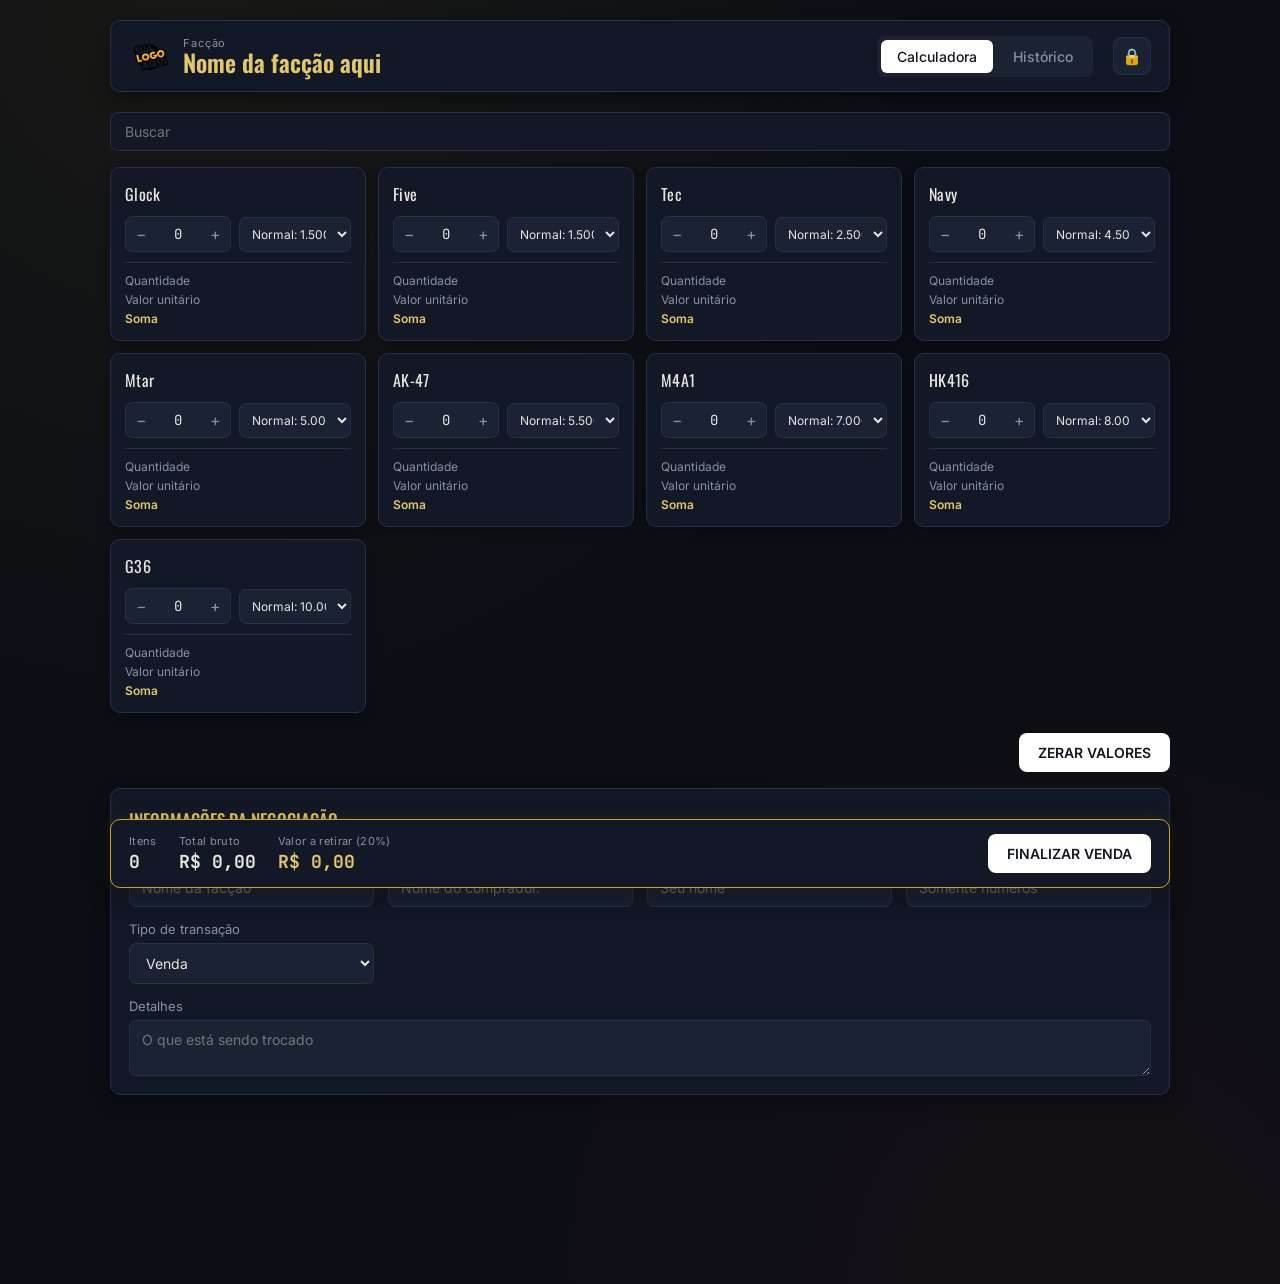
==== commit 78619a3f: "Change title and button text in index.html" ====
--- a/calculadora/index.html
+++ b/calculadora/index.html
@@ -4,7 +4,7 @@
 <meta charset="UTF-8">
 <meta http-equiv="X-UA-Compatible" content="IE=edge">
 <meta name="viewport" content="width=device-width, initial-scale=1.0">
-<title>Calculadora Medellín</title>
+<title>Calculadora</title>
 <link rel="preconnect" href="https://fonts.googleapis.com">
 <link rel="preconnect" href="https://fonts.gstatic.com" crossorigin>
 <link href="https://fonts.googleapis.com/css2?family=Oswald:wght@500;600;700&family=Inter:wght@400;500;600&family=JetBrains+Mono:wght@500;700&display=swap" rel="stylesheet">
@@ -949,7 +949,7 @@
           <span class="resumo-valor" id="valorFuncionario">R$ 0,00</span>
         </div>
         <div class="resumo-acoes">
-          <button type="button" class="btn btn-primary btn-branco" id="btnSalvar">FINALIZAR COMPRA</button>
+          <button type="button" class="btn btn-primary btn-branco" id="btnSalvar">FINALIZAR VENDA</button>
         </div>
       </div>
 
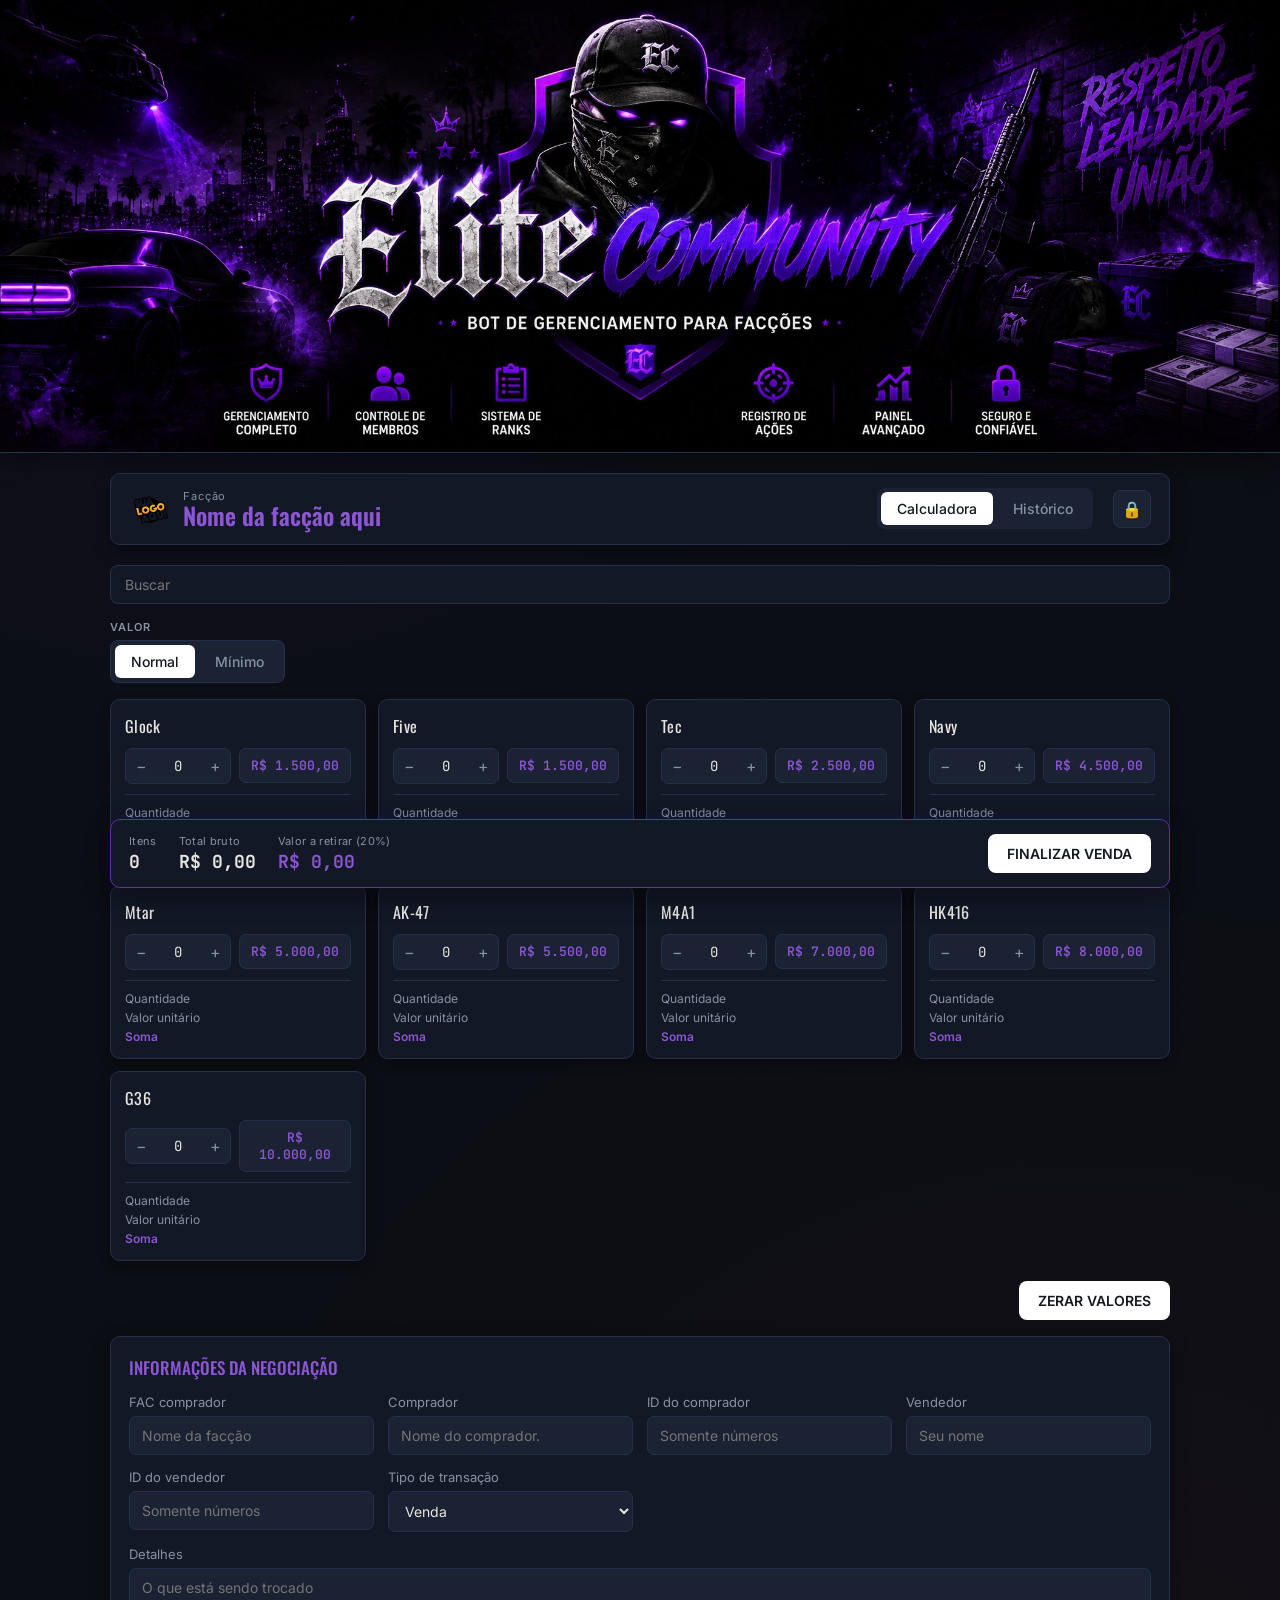
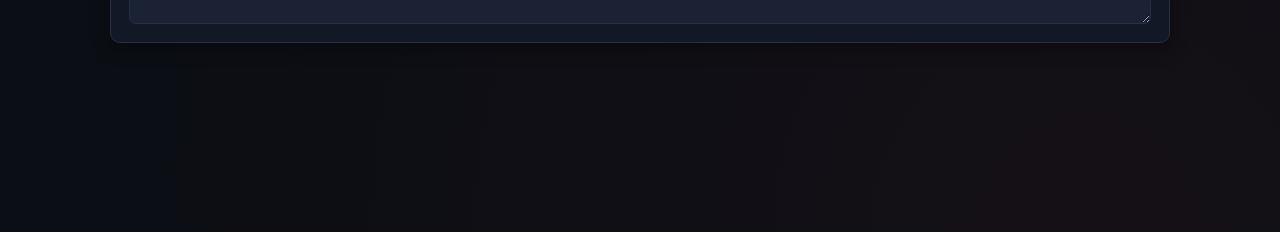
==== commit f1425754: "Add files via upload" ====
--- a/calculadora/index.html
+++ b/calculadora/index.html
@@ -8,870 +8,19 @@
 <link rel="preconnect" href="https://fonts.googleapis.com">
 <link rel="preconnect" href="https://fonts.gstatic.com" crossorigin>
 <link href="https://fonts.googleapis.com/css2?family=Oswald:wght@500;600;700&family=Inter:wght@400;500;600&family=JetBrains+Mono:wght@500;700&display=swap" rel="stylesheet">
-<style>
-:root {
-  --bg: #0b0e14;
-  --panel: #121826;
-  --panel-2: #1a2233;
-  --border: #26304a;
-  --gold: #c9a227;
-  --gold-soft: #e3c869;
-  --gold-rgb: 201, 162, 39;
-  --red: #b0303a;
-  --green: #3f9142;
-  --text: #e8e6df;
-  --muted: #8891a3;
-  --radius: 10px;
-  --font-display: 'Oswald', sans-serif;
-  --font-body: 'Inter', sans-serif;
-  --font-mono: 'JetBrains Mono', monospace;
-}
-
-* { box-sizing: border-box; }
-
-html, body {
-  margin: 0;
-  padding: 0;
-  background: var(--bg);
-  color: var(--text);
-  font-family: var(--font-body);
-}
-
-body {
-  background-image:
-    radial-gradient(circle at 15% 0%, rgba(var(--gold-rgb), 0.07), transparent 45%),
-    radial-gradient(circle at 85% 100%, rgba(176, 48, 58, 0.06), transparent 45%);
-}
-
-button, input, select, textarea {
-  font-family: inherit;
-  color: inherit;
-}
-
-.app {
-  max-width: 1100px;
-  margin: 0 auto;
-  padding: 20px 20px 100px;
-}
-
-/* ---------- banner do topo ---------- */
-.banner-topo {
-  width: 100%;
-  line-height: 0;
-  border-bottom: 1px solid var(--border);
-  box-shadow: 0 8px 24px rgba(0,0,0,0.4);
-}
-
-.banner-topo img {
-  width: 100%;
-  height: auto;
-  display: block;
-}
-
-/* ---------- header ---------- */
-.app-header {
-  display: flex;
-  align-items: center;
-  gap: 20px;
-  padding: 14px 18px;
-  background: var(--panel);
-  border: 1px solid var(--border);
-  border-radius: var(--radius);
-  margin-bottom: 20px;
-  flex-wrap: wrap;
-  box-shadow: 0 6px 18px rgba(0,0,0,0.4);
-  transition: box-shadow .18s ease, border-color .18s ease, transform .18s ease;
-}
-.app-header:hover {
-  border-color: var(--gold);
-  box-shadow: 0 10px 26px rgba(0,0,0,0.5), 0 0 22px rgba(var(--gold-rgb),0.16);
-}
-
-.brand {
-  display: flex;
-  align-items: center;
-  gap: 12px;
-}
-
-.brand-mark {
-  width: 42px;
-  height: 42px;
-  object-fit: contain;
-}
-
-.brand-text { line-height: 1.1; }
-
-.brand-eyebrow {
-  display: block;
-  font-size: 11px;
-  letter-spacing: 0.08em;
-  color: var(--muted);
-}
-
-.brand-text h1 {
-  margin: 0;
-  font-family: var(--font-display);
-  font-weight: 600;
-  font-size: 24px;
-  color: var(--gold-soft);
-}
-
-.tabs {
-  display: flex;
-  gap: 4px;
-  margin-left: auto;
-  background: var(--panel-2);
-  padding: 4px;
-  border-radius: 8px;
-}
-
-.tab-btn {
-  border: none;
-  background: transparent;
-  color: var(--muted);
-  padding: 8px 16px;
-  border-radius: 6px;
-  cursor: pointer;
-  font-weight: 500;
-  font-size: 14px;
-  transition: background .15s, color .15s;
-}
-
-.tab-btn.is-active {
-  background: #ffffff;
-  color: #14181f;
-}
-
-.icon-btn {
-  border: 1px solid var(--border);
-  background: var(--panel-2);
-  color: var(--muted);
-  width: 38px;
-  height: 38px;
-  border-radius: 8px;
-  cursor: pointer;
-  font-size: 16px;
-  transition: color .15s, border-color .15s, box-shadow .15s;
-}
-.icon-btn:hover { color: var(--gold-soft); border-color: var(--gold); box-shadow: 0 0 14px rgba(var(--gold-rgb),0.3); }
-
-/* ---------- tabs ---------- */
-.tab-panel { display: none; }
-.tab-panel.is-active { display: block; }
-
-/* ---------- toolbar ---------- */
-.toolbar {
-  display: flex;
-  gap: 12px;
-  align-items: center;
-  margin-bottom: 16px;
-  flex-wrap: wrap;
-}
-
-.search-box { flex: 1; min-width: 200px; }
-
-.toolbar-actions-zerar {
-  display: flex;
-  justify-content: flex-end;
-  margin-bottom: 16px;
-}
-
-.search-box input {
-  width: 100%;
-  padding: 10px 14px;
-  border-radius: 8px;
-  border: 1px solid var(--border);
-  background: var(--panel);
-  color: var(--text);
-  font-size: 14px;
-}
-.search-box input:focus { outline: 2px solid var(--gold); outline-offset: 1px; }
-
-/* ---------- weapon grid ---------- */
-.grade-armas {
-  display: grid;
-  grid-template-columns: repeat(auto-fill, minmax(230px, 1fr));
-  gap: 12px;
-  margin-bottom: 20px;
-}
-
-.item-card {
-  background: var(--panel);
-  border: 1px solid var(--border);
-  border-radius: var(--radius);
-  padding: 14px;
-  box-shadow: 0 4px 12px rgba(0,0,0,0.32);
-  transition: border-color .15s, box-shadow .18s ease, transform .18s ease;
-}
-.item-card:hover {
-  transform: translateY(-3px);
-  border-color: var(--gold);
-  box-shadow: 0 14px 28px rgba(0,0,0,0.5), 0 0 20px rgba(var(--gold-rgb),0.2);
-}
-.item-card.has-quantidade {
-  border-color: var(--gold);
-  background: linear-gradient(180deg, rgba(var(--gold-rgb),0.09), var(--panel) 60%);
-  box-shadow: 0 4px 14px rgba(0,0,0,0.35), 0 0 14px rgba(var(--gold-rgb),0.12);
-}
-.item-card.has-quantidade:hover {
-  box-shadow: 0 14px 28px rgba(0,0,0,0.5), 0 0 24px rgba(var(--gold-rgb),0.28);
-}
-.item-card.is-hidden { display: none; }
-
-.item-nome {
-  font-family: var(--font-display);
-  letter-spacing: 0.02em;
-  font-size: 16px;
-  color: var(--text);
-  margin-bottom: 10px;
-}
-
-.item-controls {
-  display: flex;
-  align-items: center;
-  gap: 8px;
-  flex-wrap: wrap;
-}
-
-.item-detalhes {
-  display: flex;
-  flex-direction: column;
-  gap: 4px;
-  margin-top: 10px;
-  padding-top: 10px;
-  border-top: 1px solid var(--border);
-}
-
-.item-detalhe-linha {
-  display: flex;
-  justify-content: space-between;
-  align-items: baseline;
-  gap: 8px;
-  font-size: 12px;
-}
-
-.item-detalhe-linha span:first-child { color: var(--muted); }
-.item-detalhe-linha span:last-child {
-  font-family: var(--font-mono);
-  color: var(--text);
-  white-space: nowrap;
-}
-
-.item-detalhe-total span:first-child { color: var(--gold-soft); font-weight: 600; }
-.item-detalhe-total span:last-child { color: var(--gold-soft); font-weight: 700; font-size: 13px; }
-
-.stepper {
-  display: flex;
-  align-items: center;
-  border: 1px solid var(--border);
-  border-radius: 7px;
-  overflow: hidden;
-  background: var(--panel-2);
-}
-
-.stepper button {
-  width: 30px;
-  height: 34px;
-  border: none;
-  background: transparent;
-  color: var(--muted);
-  cursor: pointer;
-  font-size: 16px;
-  line-height: 1;
-}
-.stepper button:hover { color: var(--gold-soft); }
-
-.stepper input {
-  width: 44px;
-  height: 34px;
-  text-align: center;
-  border: none;
-  background: transparent;
-  color: var(--text);
-  font-family: var(--font-mono);
-  font-size: 14px;
-  -moz-appearance: textfield;
-}
-.stepper input::-webkit-outer-spin-button,
-.stepper input::-webkit-inner-spin-button {
-  -webkit-appearance: none;
-  margin: 0;
-}
-
-.item-preco {
-  flex: 1;
-  padding: 8px 8px;
-  border-radius: 7px;
-  border: 1px solid var(--border);
-  background: var(--panel-2);
-  font-size: 12px;
-  min-width: 0;
-}
-
-.sem-resultados {
-  color: var(--muted);
-  padding: 20px;
-  text-align: center;
-  grid-column: 1 / -1;
-}
-
-/* ---------- painel (formulário info) ---------- */
-.painel {
-  background: var(--panel);
-  border: 1px solid var(--border);
-  border-radius: var(--radius);
-  padding: 18px;
-  margin-bottom: 20px;
-  box-shadow: 0 6px 18px rgba(0,0,0,0.35);
-  transition: box-shadow .18s ease, border-color .18s ease, transform .18s ease;
-}
-.painel:hover {
-  border-color: var(--gold);
-  box-shadow: 0 14px 30px rgba(0,0,0,0.5), 0 0 22px rgba(var(--gold-rgb),0.14);
-}
-
-.painel-titulo {
-  font-family: var(--font-display);
-  font-weight: 500;
-  font-size: 17px;
-  margin: 0 0 14px;
-  color: var(--gold-soft);
-}
-
-.campos {
-  display: grid;
-  grid-template-columns: repeat(auto-fit, minmax(220px, 1fr));
-  gap: 14px;
-}
-
-.campo {
-  display: flex;
-  flex-direction: column;
-  gap: 6px;
-  font-size: 13px;
-  color: var(--muted);
-}
-
-.campo-full { grid-column: 1 / -1; }
-
-.campo input,
-.campo select,
-.campo textarea {
-  padding: 10px 12px;
-  border-radius: 7px;
-  border: 1px solid var(--border);
-  background: var(--panel-2);
-  color: var(--text);
-  font-size: 14px;
-}
-.campo input:focus,
-.campo select:focus,
-.campo textarea:focus {
-  outline: 2px solid var(--gold);
-  outline-offset: 1px;
-}
-.campo textarea { resize: vertical; font-family: inherit; }
-
-.campo.tem-erro input,
-.campo.tem-erro select,
-.campo.tem-erro textarea {
-  border-color: var(--red);
-}
-
-.campo-erro {
-  color: #ff8a8a;
-  font-size: 13px;
-  margin: 12px 0 0;
-}
-
-/* ---------- resumo (sticky) ---------- */
-.resumo-bar {
-  position: sticky;
-  bottom: 12px;
-  display: flex;
-  align-items: center;
-  gap: 22px;
-  flex-wrap: wrap;
-  background: var(--panel);
-  border: 1px solid var(--gold);
-  border-radius: var(--radius);
-  padding: 14px 18px;
-  box-shadow: 0 8px 24px rgba(0,0,0,0.45), 0 0 16px rgba(var(--gold-rgb),0.14);
-  transition: box-shadow .18s ease;
-}
-.resumo-bar:hover {
-  box-shadow: 0 14px 32px rgba(0,0,0,0.55), 0 0 26px rgba(var(--gold-rgb),0.26);
-}
-
-.resumo-item {
-  display: flex;
-  flex-direction: column;
-  gap: 2px;
-}
-
-.resumo-label {
-  font-size: 11px;
-  color: var(--muted);
-  letter-spacing: 0.03em;
-}
-
-.resumo-valor {
-  font-family: var(--font-mono);
-  font-weight: 700;
-  font-size: 18px;
-}
-
-.resumo-destaque .resumo-valor { color: var(--gold-soft); }
-
-.resumo-acoes {
-  margin-left: auto;
-  display: flex;
-  gap: 10px;
-  flex-wrap: wrap;
-}
-
-/* ---------- buttons ---------- */
-.btn {
-  padding: 10px 18px;
-  border-radius: 8px;
-  border: 1px solid transparent;
-  cursor: pointer;
-  font-size: 14px;
-  font-weight: 600;
-  transition: transform .1s, opacity .15s, background .15s, box-shadow .15s;
-}
-.btn:active { transform: translateY(1px); }
-.btn:disabled { opacity: 0.55; cursor: not-allowed; transform: none; }
-
-.btn-primary { background: var(--gold); color: #1a1300; }
-.btn-primary:hover:not(:disabled) { background: var(--gold-soft); box-shadow: 0 0 18px rgba(var(--gold-rgb),0.4); }
-
-.btn-branco { background: #ffffff; color: #14181f; }
-.btn-branco:hover:not(:disabled) { background: #f0f0f0; box-shadow: 0 0 18px rgba(255,255,255,0.35); }
-
-.btn-outline {
-  background: transparent;
-  border-color: var(--border);
-  color: var(--text);
-}
-.btn-outline:hover { border-color: var(--gold); color: var(--gold-soft); }
-
-.btn-ghost {
-  background: transparent;
-  color: var(--muted);
-  border-color: var(--border);
-}
-.btn-ghost:hover { color: var(--text); }
-
-.btn-danger { background: var(--red); color: #fff; }
-.btn-danger:hover { opacity: 0.9; }
-
-/* ---------- histórico ---------- */
-.historico-cabecalho {
-  display: flex;
-  align-items: center;
-  gap: 20px;
-  flex-wrap: wrap;
-  margin-bottom: 16px;
-}
-.historico-cabecalho .painel-titulo { margin: 0; }
-
-.historico-stats { display: flex; gap: 18px; margin-left: auto; }
-
-.stat { display: flex; flex-direction: column; }
-.stat-label { font-size: 11px; color: var(--muted); }
-.stat-valor { font-family: var(--font-mono); font-weight: 700; font-size: 16px; color: var(--gold-soft); }
-
-.lista-historico { display: flex; flex-direction: column; gap: 10px; }
-
-.vazio { color: var(--muted); text-align: center; padding: 30px 0; }
-
-.registro {
-  border: 1px solid var(--border);
-  background: var(--panel-2);
-  border-radius: 8px;
-  padding: 12px 14px;
-  box-shadow: 0 4px 12px rgba(0,0,0,0.3);
-  transition: box-shadow .18s ease, border-color .18s ease, transform .18s ease;
-}
-.registro:hover {
-  transform: translateY(-2px);
-  border-color: var(--gold);
-  box-shadow: 0 12px 26px rgba(0,0,0,0.48), 0 0 18px rgba(var(--gold-rgb),0.16);
-}
-
-.registro summary {
-  cursor: pointer;
-  list-style: none;
-  display: flex;
-  justify-content: space-between;
-  align-items: center;
-  gap: 12px;
-  flex-wrap: wrap;
-}
-.registro summary::-webkit-details-marker { display: none; }
-
-.registro-titulo { display: flex; flex-direction: column; gap: 2px; }
-.registro-titulo strong { font-family: var(--font-display); font-weight: 500; }
-.registro-titulo small { color: var(--muted); font-size: 12px; }
-
-.registro-total {
-  font-family: var(--font-mono);
-  color: var(--gold-soft);
-  font-weight: 700;
-}
-
-.registro-corpo { margin-top: 12px; font-size: 13px; }
-.registro-corpo table { width: 100%; border-collapse: collapse; margin-bottom: 10px; }
-.registro-corpo th, .registro-corpo td {
-  text-align: left;
-  padding: 5px 8px;
-  border-bottom: 1px solid var(--border);
-  font-size: 13px;
-}
-.registro-corpo th { color: var(--muted); font-weight: 500; }
-.registro-corpo td.num { font-family: var(--font-mono); text-align: right; }
-
-.registro-acoes { display: flex; justify-content: flex-end; margin-top: 8px; }
-
-/* ---------- toast ---------- */
-.toast {
-  position: fixed;
-  left: 50%;
-  bottom: 24px;
-  transform: translate(-50%, 20px);
-  background: var(--panel-2);
-  border: 1px solid var(--gold);
-  color: var(--text);
-  padding: 12px 18px;
-  border-radius: 8px;
-  font-size: 14px;
-  opacity: 0;
-  pointer-events: none;
-  transition: opacity .2s, transform .2s;
-  z-index: 50;
-  max-width: 90vw;
-}
-.toast.is-visible {
-  opacity: 1;
-  transform: translate(-50%, 0);
-}
-.toast.is-error { border-color: var(--red); }
-
-/* ---------- modal ---------- */
-.modal-overlay {
-  position: fixed;
-  inset: 0;
-  background: rgba(0,0,0,0.6);
-  display: flex;
-  align-items: center;
-  justify-content: center;
-  padding: 20px;
-  z-index: 60;
-}
-.modal-overlay[hidden] { display: none; }
-
-.modal {
-  background: var(--panel);
-  border: 1px solid var(--gold);
-  border-radius: var(--radius);
-  padding: 22px;
-  max-width: 440px;
-  width: 100%;
-  box-shadow: 0 20px 50px rgba(0,0,0,0.6), 0 0 30px rgba(var(--gold-rgb),0.18);
-}
-.modal h2 {
-  font-family: var(--font-display);
-  font-weight: 500;
-  margin: 0 0 8px;
-  color: var(--gold-soft);
-  font-size: 18px;
-}
-.modal-descricao {
-  color: var(--muted);
-  font-size: 13px;
-  line-height: 1.5;
-  margin: 0 0 16px;
-}
-.admin-secao-descricao {
-  color: var(--muted);
-  font-size: 12px;
-  line-height: 1.5;
-  margin: -4px 0 12px;
-}
-.modal-acoes {
-  display: flex;
-  justify-content: flex-end;
-  gap: 10px;
-  margin-top: 18px;
-}
-
-.modal-lg {
-  max-width: 640px;
-  max-height: 88vh;
-  overflow-y: auto;
-}
-
-.modal-acoes-espacadas {
-  justify-content: space-between;
-  align-items: center;
-}
-
-.admin-secao {
-  border-top: 1px solid var(--border);
-  padding-top: 16px;
-  margin-top: 16px;
-}
-.admin-secao:first-of-type { border-top: none; margin-top: 0; padding-top: 0; }
-
-.admin-secao h3 {
-  font-family: var(--font-display);
-  font-weight: 500;
-  font-size: 15px;
-  color: var(--gold-soft);
-  margin: 0 0 12px;
-}
-
-.admin-secao-cabecalho {
-  display: flex;
-  justify-content: space-between;
-  align-items: center;
-  margin-bottom: 12px;
-  flex-wrap: wrap;
-  gap: 10px;
-}
-.admin-secao-cabecalho h3 { margin: 0; }
-
-.admin-logo-preview {
-  display: flex;
-  align-items: center;
-  gap: 12px;
-  margin-top: 10px;
-}
-.admin-logo-preview img {
-  width: 48px;
-  height: 48px;
-  object-fit: contain;
-  background: var(--panel-2);
-  border: 1px solid var(--border);
-  border-radius: 8px;
-  padding: 4px;
-}
-
-.admin-campo-banner { margin-top: 14px; }
-
-.admin-banner-preview {
-  display: flex;
-  align-items: center;
-  gap: 12px;
-  margin-top: 10px;
-}
-.admin-banner-preview img {
-  width: 140px;
-  height: 44px;
-  object-fit: cover;
-  background: var(--panel-2);
-  border: 1px solid var(--border);
-  border-radius: 8px;
-}
-.vazio-inline {
-  color: var(--muted);
-  font-size: 12px;
-  margin: 0;
-}
-
-.admin-lista-itens {
-  display: flex;
-  flex-direction: column;
-  gap: 10px;
-  max-height: 320px;
-  overflow-y: auto;
-  padding: 4px 4px 4px 0;
-}
-
-.admin-item-card {
-  border: 1px solid var(--border);
-  background: var(--panel-2);
-  border-radius: 9px;
-  padding: 10px 12px;
-  box-shadow: 0 3px 10px rgba(0,0,0,0.3);
-  transition: box-shadow .18s ease, border-color .18s ease;
-}
-.admin-item-card:hover {
-  border-color: var(--gold);
-  box-shadow: 0 8px 20px rgba(0,0,0,0.45), 0 0 14px rgba(var(--gold-rgb),0.14);
-}
-
-.admin-item-linha1 {
-  display: flex;
-  align-items: center;
-  gap: 10px;
-  margin-bottom: 10px;
-}
-
-.admin-item-numero {
-  flex: 0 0 auto;
-  width: 22px;
-  height: 22px;
-  display: flex;
-  align-items: center;
-  justify-content: center;
-  border-radius: 50%;
-  background: rgba(var(--gold-rgb), 0.15);
-  color: var(--gold-soft);
-  font-family: var(--font-mono);
-  font-size: 11px;
-  font-weight: 700;
-}
-
-.admin-item-nome {
-  flex: 1;
-  min-width: 0;
-  padding: 8px 10px;
-  border-radius: 7px;
-  border: 1px solid var(--border);
-  background: var(--panel);
-  color: var(--text);
-  font-size: 14px;
-  font-weight: 600;
-}
-
-.admin-preco-toggle {
-  display: flex;
-  align-items: center;
-  gap: 8px;
-  padding-left: 32px;
-  margin-bottom: 8px;
-  font-size: 12px;
-  color: var(--muted);
-  cursor: pointer;
-}
-.admin-preco-toggle input { accent-color: var(--gold); width: 15px; height: 15px; cursor: pointer; }
-
-.admin-item-precos {
-  display: grid;
-  grid-template-columns: 1fr 1fr;
-  gap: 10px;
-  padding-left: 32px;
-}
-
-.admin-preco-campo {
-  display: flex;
-  flex-direction: column;
-  gap: 4px;
-}
-
-.admin-preco-campo span {
-  font-size: 11px;
-  color: var(--muted);
-}
-
-.admin-preco-campo input {
-  padding: 8px 10px;
-  border-radius: 7px;
-  border: 1px solid var(--border);
-  background: var(--panel);
-  color: var(--gold-soft);
-  font-family: var(--font-mono);
-  font-size: 13px;
-  width: 100%;
-}
-.admin-preco-campo input:focus,
-.admin-item-nome:focus { outline: 2px solid var(--gold); outline-offset: 1px; }
-
-.admin-item-remover {
-  flex: 0 0 auto;
-  border: 1px solid var(--border);
-  background: transparent;
-  color: var(--muted);
-  border-radius: 7px;
-  width: 32px;
-  height: 32px;
-  cursor: pointer;
-}
-.admin-item-remover:hover { color: var(--red); border-color: var(--red); }
-
-@media (max-width: 520px) {
-  .admin-item-precos { padding-left: 0; }
-  .admin-preco-toggle { padding-left: 0; }
-}
-
-/* ---------- responsive ---------- */
-@media (max-width: 640px) {
-  .app { padding: 10px 10px 96px; }
-
-  .app-header { gap: 8px; padding: 10px 12px; }
-  .brand-mark { width: 34px; height: 34px; }
-  .brand-text h1 { font-size: 19px; }
-  .tabs { margin-left: 0; order: 3; width: 100%; }
-  .tab-btn { flex: 1; text-align: center; padding: 9px 10px; }
-  .icon-btn { margin-left: auto; width: 40px; height: 40px; }
-
-  .toolbar { gap: 8px; }
-  .search-box { min-width: 0; width: 100%; }
-  .toolbar-actions { width: 100%; }
-  .toolbar-actions .btn { width: 100%; }
-
-  .grade-armas {
-    grid-template-columns: repeat(auto-fill, minmax(150px, 1fr));
-    gap: 8px;
-  }
-  .item-card { padding: 10px; }
-  .item-controls { flex-wrap: wrap; }
-  .item-preco { min-width: 100%; }
-  .stepper input { width: 40px; }
-  .stepper button { width: 34px; height: 36px; font-size: 18px; }
-
-  .painel { padding: 14px; }
-  .campos { grid-template-columns: 1fr; gap: 12px; }
-
-  .resumo-bar {
-    flex-direction: column;
-    align-items: stretch;
-    gap: 12px;
-    padding: 12px 14px;
-  }
-  .resumo-item { flex-direction: row; justify-content: space-between; }
-  .resumo-acoes { margin-left: 0; }
-  .resumo-acoes .btn { flex: 1; padding: 12px 14px; }
-
-  .historico-cabecalho { gap: 10px; }
-  .historico-stats { margin-left: 0; width: 100%; justify-content: space-between; }
-
-  .modal { padding: 16px; max-height: 92vh; }
-  .modal-lg { max-height: 92vh; }
-  .modal-acoes { flex-wrap: wrap; }
-  .modal-acoes .btn { flex: 1; }
-  .modal-acoes-espacadas { flex-direction: column; align-items: stretch; gap: 10px; }
-  .modal-acoes-espacadas > .modal-acoes { width: 100%; }
-
-  .admin-secao-cabecalho { align-items: stretch; }
-  .admin-secao-cabecalho .btn { width: 100%; }
-  .admin-lista-itens { max-height: 220px; }
-}
-
-@media (max-width: 380px) {
-  .grade-armas { grid-template-columns: repeat(auto-fill, minmax(130px, 1fr)); }
-  .brand-eyebrow { display: none; }
-}
-
-@media (prefers-reduced-motion: reduce) {
-  * { transition: none !important; }
-}
-
-</style>
+<link rel="stylesheet" href="styles/style.css">
 </head>
 <body>
 
-<div class="banner-topo" id="bannerTopo" hidden>
-  <img src="" alt="" id="bannerImg">
+<div class="banner-topo" id="bannerTopo">
+  <img src="images/banner-padrao.jpg" alt="" id="bannerImg">
 </div>
 
 <div class="app">
 
   <header class="app-header">
     <div class="brand">
-      <img src="[data-uri]" alt="" class="brand-mark" id="brandLogo">
+      <img src="images/medellin_1-removebg-preview.png" alt="" class="brand-mark" id="brandLogo">
       <div class="brand-text">
         <span class="brand-eyebrow">Facção</span>
         <h1 id="brandNome">Nome da facção aqui</h1>
@@ -895,6 +44,14 @@
         </div>
       </div>
 
+      <div class="modo-preco-bloco">
+        <span class="modo-preco-rotulo">VALOR</span>
+        <div class="modo-preco" role="group" aria-label="Tipo de preço">
+          <button type="button" class="modo-preco-btn is-active" data-modo="normal">Normal</button>
+          <button type="button" class="modo-preco-btn" data-modo="minimo">Mínimo</button>
+        </div>
+      </div>
+
       <div id="gradeArmas" class="grade-armas"></div>
 
       <div class="toolbar-actions toolbar-actions-zerar">
@@ -911,6 +68,10 @@
           <label class="campo">
             <span>Comprador</span>
             <input type="text" id="compradores" placeholder="Nome do comprador.">
+          </label>
+          <label class="campo">
+            <span>ID do comprador</span>
+            <input type="text" id="idComprador" placeholder="Somente números">
           </label>
           <label class="campo">
             <span>Vendedor</span>
@@ -1080,943 +241,6 @@
 
 </div>
 
-<script>
-// ===================================================================
-// Dados padrão dos itens (usados na primeira visita e no "Restaurar
-// padrão" do painel administrativo). Depois de editado pelo admin,
-// a lista real fica salva em CHAVE_CONFIG.
-// ===================================================================
-const ARMAS_PADRAO = [
-  { id: "GLOCK", nome: "Glock", normal: 1500, minimo: 750 },
-  { id: "FIVE", nome: "Five", normal: 1500, minimo: 1000 },
-  { id: "TEC", nome: "Tec", normal: 2500, minimo: 1500 },
-  { id: "NAVY", nome: "Navy", normal: 4500, minimo: 2750 },
-  { id: "MTAR", nome: "Mtar", normal: 5000, minimo: 3200 },
-  { id: "AK-47", nome: "AK-47", normal: 5500, minimo: 3300 },
-  { id: "M4A1", nome: "M4A1", normal: 7000, minimo: 3750 },
-  { id: "HK416", nome: "HK416", normal: 8000, minimo: 4000 },
-  { id: "G36", nome: "G36", normal: 10000, minimo: 4500 },
-];
-const NOME_PADRAO = "Nome da facção aqui";
-const LOGO_PADRAO = document.getElementById("brandLogo").getAttribute("src");
-
-const PERCENTUAL_FUNCIONARIO = 0.2;
-
-const CHAVE_RASCUNHO = "medellin_rascunho";
-const CHAVE_HISTORICO = "medellin_historico";
-const CHAVE_WEBHOOK = "medellin_webhook_url";
-const CHAVE_CONFIG = "medellin_config";
-const CHAVE_SENHA_HASH = "medellin_admin_hash";
-// Hash SHA-256 da senha padrão "#Admin123". A senha nunca fica em
-// texto puro no código — só o hash. Pode (e deve) ser trocada dentro
-// do próprio painel administrativo, em "Alterar senha do painel".
-const HASH_SENHA_PADRAO = "35f91b815a68b0ec63a08df8de9fde302de5a84fc577a832be1166e54e33764b";
-
-const moeda = (valor) =>
-  "R$ " + valor.toLocaleString("pt-BR", { minimumFractionDigits: 2, maximumFractionDigits: 2 });
-
-// ===================================================================
-// Configuração (nome da facção, logo, banner e itens) — persistida localmente
-// ===================================================================
-function configPadrao() {
-  return { nome: NOME_PADRAO, logo: null, banner: null, armas: ARMAS_PADRAO.map((a) => ({ ...a })) };
-}
-
-function carregarConfig() {
-  try {
-    const salvo = JSON.parse(localStorage.getItem(CHAVE_CONFIG));
-    if (!salvo || !Array.isArray(salvo.armas) || salvo.armas.length === 0) return configPadrao();
-    return {
-      nome: salvo.nome || NOME_PADRAO,
-      logo: salvo.logo || null,
-      banner: salvo.banner || null,
-      armas: salvo.armas,
-    };
-  } catch (e) {
-    return configPadrao();
-  }
-}
-
-function salvarConfig(config) {
-  localStorage.setItem(CHAVE_CONFIG, JSON.stringify(config));
-}
-
-let config = carregarConfig();
-
-function aplicarIdentidade() {
-  document.getElementById("brandNome").textContent = config.nome;
-  document.getElementById("brandLogo").src = config.logo || LOGO_PADRAO;
-
-  const bannerTopo = document.getElementById("bannerTopo");
-  const bannerImg = document.getElementById("bannerImg");
-  if (config.banner) {
-    bannerImg.src = config.banner;
-    bannerTopo.hidden = false;
-  } else {
-    bannerImg.src = "";
-    bannerTopo.hidden = true;
-  }
-  aplicarCorDoBanner();
-}
-
-// ===================================================================
-// Cor de destaque extraída do banner — assim os brilhos, bordas e
-// sombras douradas passam a usar o mesmo tom do banner enviado.
-// ===================================================================
-function corMediaDaImagem(src) {
-  return new Promise((resolve, reject) => {
-    const img = new Image();
-    img.onload = () => {
-      try {
-        const canvas = document.createElement("canvas");
-        const largura = 40;
-        const altura = Math.max(1, Math.round(largura * (img.height / img.width || 1)));
-        canvas.width = largura;
-        canvas.height = altura;
-        const ctx = canvas.getContext("2d");
-        ctx.drawImage(img, 0, 0, largura, altura);
-        const dados = ctx.getImageData(0, 0, largura, altura).data;
-        let r = 0, g = 0, b = 0, n = 0;
-        for (let i = 0; i < dados.length; i += 4) {
-          if (dados[i + 3] < 200) continue; // ignora pixels transparentes
-          r += dados[i];
-          g += dados[i + 1];
-          b += dados[i + 2];
-          n++;
-        }
-        if (n === 0) { resolve(null); return; }
-        resolve({ r: Math.round(r / n), g: Math.round(g / n), b: Math.round(b / n) });
-      } catch (e) {
-        reject(e);
-      }
-    };
-    img.onerror = reject;
-    img.src = src;
-  });
-}
-
-function rgbParaHsl(r, g, b) {
-  r /= 255; g /= 255; b /= 255;
-  const max = Math.max(r, g, b), min = Math.min(r, g, b);
-  let h = 0, s = 0;
-  const l = (max + min) / 2;
-  if (max !== min) {
-    const d = max - min;
-    s = l > 0.5 ? d / (2 - max - min) : d / (max + min);
-    switch (max) {
-      case r: h = (g - b) / d + (g < b ? 6 : 0); break;
-      case g: h = (b - r) / d + 2; break;
-      case b: h = (r - g) / d + 4; break;
-    }
-    h /= 6;
-  }
-  return { h: h * 360, s: s * 100, l: l * 100 };
-}
-
-function hslParaHex(h, s, l) {
-  s /= 100; l /= 100;
-  const k = (n) => (n + h / 30) % 12;
-  const a = s * Math.min(l, 1 - l);
-  const f = (n) => l - a * Math.max(-1, Math.min(k(n) - 3, Math.min(9 - k(n), 1)));
-  const paraHex = (x) => Math.round(255 * x).toString(16).padStart(2, "0");
-  return `#${paraHex(f(0))}${paraHex(f(8))}${paraHex(f(4))}`;
-}
-
-function hexParaRgbTexto(hex) {
-  const n = parseInt(hex.replace("#", ""), 16);
-  return `${(n >> 16) & 255}, ${(n >> 8) & 255}, ${n & 255}`;
-}
-
-async function aplicarCorDoBanner() {
-  const raiz = document.documentElement;
-  if (!config.banner) {
-    raiz.style.removeProperty("--gold");
-    raiz.style.removeProperty("--gold-soft");
-    raiz.style.removeProperty("--gold-rgb");
-    return;
-  }
-  try {
-    const media = await corMediaDaImagem(config.banner);
-    if (!media) return;
-    const { h, s, l } = rgbParaHsl(media.r, media.g, media.b);
-    const sAjustado = Math.max(s, 55);
-    const lPrincipal = Math.min(Math.max(l, 42), 60);
-    const lSuave = Math.min(lPrincipal + 16, 80);
-    const corPrincipal = hslParaHex(h, sAjustado, lPrincipal);
-    raiz.style.setProperty("--gold", corPrincipal);
-    raiz.style.setProperty("--gold-soft", hslParaHex(h, sAjustado, lSuave));
-    raiz.style.setProperty("--gold-rgb", hexParaRgbTexto(corPrincipal));
-  } catch (e) {
-    // Se a imagem não puder ser lida (ex.: bloqueio de origem), mantém o dourado padrão.
-    raiz.style.removeProperty("--gold");
-    raiz.style.removeProperty("--gold-soft");
-    raiz.style.removeProperty("--gold-rgb");
-  }
-}
-
-// ===================================================================
-// Montagem da grade de armas
-// ===================================================================
-const gradeArmas = document.getElementById("gradeArmas");
-
-function montarGrade() {
-  gradeArmas.innerHTML = "";
-  config.armas.forEach((arma) => {
-    const card = document.createElement("div");
-    card.className = "item-card";
-    card.dataset.item = arma.id;
-    card.innerHTML = `
-      <div class="item-nome">${arma.nome}</div>
-      <div class="item-controls">
-        <div class="stepper">
-          <button type="button" data-role="menos" aria-label="Diminuir">−</button>
-          <input type="number" min="0" step="1" value="0" inputmode="numeric" data-role="quantidade" aria-label="Quantidade de ${arma.nome}">
-          <button type="button" data-role="mais" aria-label="Aumentar">+</button>
-        </div>
-        <select class="item-preco" data-role="preco" aria-label="Preço de ${arma.nome}">
-          ${
-            arma.precoUnico
-              ? `<option value="${arma.normal}">R$ ${arma.normal.toLocaleString("pt-BR")}</option>`
-              : `<option value="${arma.normal}">Normal: ${arma.normal.toLocaleString("pt-BR")}</option>
-                 <option value="${arma.minimo}">Mínimo: ${arma.minimo.toLocaleString("pt-BR")}</option>`
-          }
-        </select>
-      </div>
-      <div class="item-detalhes" data-role="detalhes" hidden>
-        <div class="item-detalhe-linha">
-          <span>Quantidade</span>
-          <span data-role="det-quantidade"></span>
-        </div>
-        <div class="item-detalhe-linha">
-          <span>Valor unitário</span>
-          <span data-role="det-unitario"></span>
-        </div>
-        <div class="item-detalhe-linha item-detalhe-total">
-          <span>Soma</span>
-          <span data-role="det-soma"></span>
-        </div>
-      </div>
-    `;
-    gradeArmas.appendChild(card);
-  });
-}
-aplicarIdentidade();
-montarGrade();
-
-// ===================================================================
-// Cálculo do total
-// ===================================================================
-function calcular() {
-  let total = 0;
-  let totalItens = 0;
-
-  document.querySelectorAll(".item-card").forEach((card) => {
-    const input = card.querySelector('[data-role="quantidade"]');
-    const select = card.querySelector('[data-role="preco"]');
-    const detalhes = card.querySelector('[data-role="detalhes"]');
-
-    const quantidade = Math.max(0, parseInt(input.value, 10) || 0);
-    const preco = parseFloat(select.value) || 0;
-    const subtotal = quantidade * preco;
-
-    total += subtotal;
-    totalItens += quantidade;
-
-    if (quantidade > 0) {
-      detalhes.hidden = false;
-      card.querySelector('[data-role="det-quantidade"]').textContent = quantidade;
-      card.querySelector('[data-role="det-unitario"]').textContent = moeda(preco);
-      card.querySelector('[data-role="det-soma"]').textContent = moeda(subtotal);
-    } else {
-      detalhes.hidden = true;
-    }
-    card.classList.toggle("has-quantidade", quantidade > 0);
-  });
-
-  document.getElementById("total").textContent = moeda(total);
-  document.getElementById("totalItens").textContent = totalItens;
-  document.getElementById("valorFuncionario").textContent = moeda(total * PERCENTUAL_FUNCIONARIO);
-
-  salvarRascunho();
-  return { total, totalItens };
-}
-
-gradeArmas.addEventListener("input", (e) => {
-  if (e.target.matches('[data-role="quantidade"]')) calcular();
-});
-gradeArmas.addEventListener("change", (e) => {
-  if (e.target.matches('[data-role="preco"]')) calcular();
-});
-gradeArmas.addEventListener("click", (e) => {
-  const btn = e.target.closest("[data-role='mais'], [data-role='menos']");
-  if (!btn) return;
-  const card = btn.closest(".item-card");
-  const input = card.querySelector('[data-role="quantidade"]');
-  const atual = Math.max(0, parseInt(input.value, 10) || 0);
-  input.value = btn.dataset.role === "mais" ? atual + 1 : Math.max(0, atual - 1);
-  calcular();
-});
-
-// ===================================================================
-// Busca / filtro
-// ===================================================================
-const buscaArma = document.getElementById("buscaArma");
-buscaArma.addEventListener("input", () => {
-  const termo = buscaArma.value.trim().toLowerCase();
-  let algumVisivel = false;
-  document.querySelectorAll(".item-card").forEach((card) => {
-    const nome = card.dataset.item.toLowerCase();
-    const visivel = nome.includes(termo);
-    card.classList.toggle("is-hidden", !visivel);
-    if (visivel) algumVisivel = true;
-  });
-  let semResultado = gradeArmas.querySelector(".sem-resultados");
-  if (!algumVisivel) {
-    if (!semResultado) {
-      semResultado = document.createElement("p");
-      semResultado.className = "sem-resultados";
-      semResultado.textContent = "Nenhuma arma encontrada.";
-      gradeArmas.appendChild(semResultado);
-    }
-  } else if (semResultado) {
-    semResultado.remove();
-  }
-});
-
-// ===================================================================
-// Zerar valores
-// ===================================================================
-document.getElementById("btnZerar").addEventListener("click", () => {
-  document.querySelectorAll('[data-role="quantidade"]').forEach((input) => (input.value = 0));
-  document.querySelectorAll('[data-role="preco"]').forEach((select) => (select.selectedIndex = 0));
-  calcular();
-  mostrarToast("Valores zerados.");
-});
-
-// ===================================================================
-// Rascunho automático (sobrevive a atualizações de página)
-// ===================================================================
-function salvarRascunho() {
-  const dados = {};
-  document.querySelectorAll(".item-card").forEach((card) => {
-    const qtd = parseInt(card.querySelector('[data-role="quantidade"]').value, 10) || 0;
-    const preco = card.querySelector('[data-role="preco"]').value;
-    if (qtd > 0) dados[card.dataset.item] = { qtd, preco };
-  });
-  localStorage.setItem(CHAVE_RASCUNHO, JSON.stringify(dados));
-}
-
-function carregarRascunho() {
-  try {
-    const dados = JSON.parse(localStorage.getItem(CHAVE_RASCUNHO) || "{}");
-    document.querySelectorAll(".item-card").forEach((card) => {
-      const salvo = dados[card.dataset.item];
-      if (!salvo) return;
-      card.querySelector('[data-role="quantidade"]').value = salvo.qtd;
-      card.querySelector('[data-role="preco"]').value = salvo.preco;
-    });
-  } catch (e) {
-    /* rascunho inválido, ignora */
-  }
-}
-
-// ===================================================================
-// Troca de tipo de transação
-// ===================================================================
-const tipoTransacao = document.getElementById("tipoTransacao");
-const campoTroca = document.getElementById("campoTroca");
-tipoTransacao.addEventListener("change", () => {
-  campoTroca.hidden = tipoTransacao.value !== "Troca";
-});
-
-// ===================================================================
-// Abas (Calculadora / Histórico)
-// ===================================================================
-document.querySelectorAll(".tab-btn").forEach((btn) => {
-  btn.addEventListener("click", () => {
-    document.querySelectorAll(".tab-btn").forEach((b) => {
-      b.classList.remove("is-active");
-      b.setAttribute("aria-selected", "false");
-    });
-    btn.classList.add("is-active");
-    btn.setAttribute("aria-selected", "true");
-
-    document.querySelectorAll(".tab-panel").forEach((p) => p.classList.remove("is-active"));
-    document.getElementById(`tab-${btn.dataset.tab}`).classList.add("is-active");
-
-    if (btn.dataset.tab === "historico") renderizarHistorico();
-  });
-});
-
-// ===================================================================
-// Validação do formulário
-// ===================================================================
-function validarFormulario() {
-  const campos = [
-    { id: "facComprador" },
-    { id: "compradores" },
-    { id: "vendedor" },
-    { id: "discordIdVendedor" },
-  ];
-  let primeiro = null;
-  let ok = true;
-
-  campos.forEach(({ id }) => {
-    const input = document.getElementById(id);
-    const vazio = input.value.trim() === "";
-    input.closest(".campo").classList.toggle("tem-erro", vazio);
-    if (vazio) {
-      ok = false;
-      if (!primeiro) primeiro = input;
-    }
-  });
-
-  const erroEl = document.getElementById("erroFormulario");
-  if (!ok) {
-    erroEl.textContent = "Preencha todos os campos obrigatórios antes de salvar.";
-    erroEl.hidden = false;
-    primeiro.focus();
-    return false;
-  }
-  erroEl.hidden = true;
-  return true;
-}
-
-// ===================================================================
-// Montagem dos itens comprados (para mensagem e histórico)
-// ===================================================================
-function coletarItensComprados() {
-  const itens = [];
-  document.querySelectorAll(".item-card").forEach((card) => {
-    const qtd = parseInt(card.querySelector('[data-role="quantidade"]').value, 10) || 0;
-    if (qtd <= 0) return;
-    const preco = parseFloat(card.querySelector('[data-role="preco"]').value) || 0;
-    itens.push({ item: card.dataset.item, quantidade: qtd, preco, subtotal: qtd * preco });
-  });
-  return itens;
-}
-
-// ===================================================================
-// Salvar compra
-// ===================================================================
-const btnSalvar = document.getElementById("btnSalvar");
-
-btnSalvar.addEventListener("click", async () => {
-  if (!validarFormulario()) return;
-
-  const { total, totalItens } = calcular();
-  if (totalItens === 0) {
-    mostrarToast("Adicione ao menos um item antes de salvar.", true);
-    return;
-  }
-
-  const registro = {
-    data: new Date().toISOString(),
-    facComprador: valor("facComprador"),
-    compradores: valor("compradores"),
-    vendedor: valor("vendedor"),
-    discordIdVendedor: valor("discordIdVendedor"),
-    tipoTransacao: tipoTransacao.value,
-    detalhesTroca: valor("detalhesTroca"),
-    itens: coletarItensComprados(),
-    total,
-    valorFuncionario: total * PERCENTUAL_FUNCIONARIO,
-  };
-
-  salvarNoHistorico(registro);
-
-  const webhook = localStorage.getItem(CHAVE_WEBHOOK);
-  if (webhook) {
-    btnSalvar.disabled = true;
-    btnSalvar.textContent = "Enviando...";
-    try {
-      await enviarParaDiscord(registro, webhook);
-      mostrarToast("Compra salva e enviada para o Discord.");
-    } catch (err) {
-      mostrarToast("Compra salva localmente, mas falhou o envio para o Discord.", true);
-    } finally {
-      btnSalvar.disabled = false;
-      btnSalvar.textContent = "FINALIZAR COMPRA";
-    }
-  } else {
-    mostrarToast("Compra salva no histórico. Configure o webhook (🔒) para enviar ao Discord também.");
-  }
-
-  limparFormularioPosVenda();
-});
-
-function valor(id) {
-  return document.getElementById(id).value.trim();
-}
-
-// Monta uma tabela alinhada em texto monoespaçado (fica legível tanto
-// colada no Discord quanto copiada para outro lugar).
-function montarTabelaItens(itens) {
-  const col = (texto, largura) => String(texto).padEnd(largura).slice(0, largura);
-  const colD = (texto, largura) => String(texto).padStart(largura);
-
-  let tabela = "```\n";
-  tabela += `${col("Item", 14)} ${colD("Qtd", 4)}  ${colD("Preço", 12)}  ${colD("Subtotal", 12)}\n`;
-  itens.forEach((i) => {
-    tabela += `${col(i.item, 14)} ${colD(i.quantidade, 4)}  ${colD(moeda(i.preco), 12)}  ${colD(moeda(i.subtotal), 12)}\n`;
-  });
-  tabela += "```";
-  return tabela;
-}
-
-// Monta um embed do Discord (o "cartão" colorido), no mesmo espírito
-// visual do painel de Histórico de vendas do site.
-function montarEmbedDiscord(r) {
-  const dataFormatada = new Date(r.data).toLocaleString("pt-BR");
-  const campos = [
-    { name: "FAC comprador", value: r.facComprador || "-", inline: true },
-    { name: "Comprador(es)", value: r.compradores || "-", inline: true },
-    { name: "Vendedor", value: `${r.vendedor || "-"} — <@${r.discordIdVendedor}>`, inline: false },
-    { name: "Itens", value: montarTabelaItens(r.itens), inline: false },
-    { name: "Valor bruto", value: moeda(r.total), inline: true },
-    { name: "Valor a retirar (20%)", value: moeda(r.valorFuncionario), inline: true },
-  ];
-  if (r.tipoTransacao === "Troca" && r.detalhesTroca) {
-    campos.push({ name: "Detalhes", value: r.detalhesTroca, inline: false });
-  }
-
-  return {
-    embeds: [
-      {
-        title: r.tipoTransacao === "Troca" ? "Nova troca registrada" : "Nova venda registrada",
-        color: 13214247, // dourado do site (#c9a227)
-        fields: campos,
-        footer: { text: `Registrado em ${dataFormatada}` },
-      },
-    ],
-  };
-}
-
-async function enviarParaDiscord(registro, webhookURL) {
-  const resposta = await fetch(webhookURL, {
-    method: "POST",
-    headers: { "Content-Type": "application/json" },
-    body: JSON.stringify(montarEmbedDiscord(registro)),
-  });
-  if (!resposta.ok) throw new Error("Falha ao enviar para o Discord");
-}
-
-function limparFormularioPosVenda() {
-  document.querySelectorAll('[data-role="quantidade"]').forEach((input) => (input.value = 0));
-  ["facComprador", "compradores", "discordIdVendedor", "detalhesTroca"].forEach((id) => {
-    document.getElementById(id).value = "";
-  });
-  campoTroca.hidden = true;
-  tipoTransacao.value = "Venda";
-  calcular();
-}
-
-// ===================================================================
-// Histórico
-// ===================================================================
-function lerHistorico() {
-  try {
-    return JSON.parse(localStorage.getItem(CHAVE_HISTORICO) || "[]");
-  } catch (e) {
-    return [];
-  }
-}
-
-function salvarNoHistorico(registro) {
-  const historico = lerHistorico();
-  historico.unshift(registro);
-  localStorage.setItem(CHAVE_HISTORICO, JSON.stringify(historico));
-}
-
-function ehHoje(dataIso) {
-  const d = new Date(dataIso);
-  const hoje = new Date();
-  return d.toDateString() === hoje.toDateString();
-}
-
-function renderizarHistorico() {
-  const historico = lerHistorico();
-  const lista = document.getElementById("listaHistorico");
-  const vazio = document.getElementById("historicoVazio");
-
-  const doDia = historico.filter((r) => ehHoje(r.data));
-  document.getElementById("statHojeQtd").textContent = doDia.length;
-  document.getElementById("statHojeTotal").textContent = moeda(doDia.reduce((s, r) => s + r.total, 0));
-
-  lista.querySelectorAll(".registro").forEach((el) => el.remove());
-
-  if (historico.length === 0) {
-    vazio.hidden = false;
-    return;
-  }
-  vazio.hidden = true;
-
-  historico.forEach((r, index) => {
-    const dataFormatada = new Date(r.data).toLocaleString("pt-BR");
-    const linhasItens = r.itens
-      .map(
-        (i) =>
-          `<tr><td>${i.item}</td><td class="num">${i.quantidade}</td><td class="num">${moeda(i.preco)}</td><td class="num">${moeda(i.subtotal)}</td></tr>`
-      )
-      .join("");
-
-    const details = document.createElement("details");
-    details.className = "registro";
-    details.innerHTML = `
-      <summary>
-        <div class="registro-titulo">
-          <strong>${r.compradores || "Comprador não informado"}</strong>
-          <small>${dataFormatada} · vendedor: ${r.vendedor || "-"} · ${r.tipoTransacao}</small>
-        </div>
-        <span class="registro-total">${moeda(r.total)}</span>
-      </summary>
-      <div class="registro-corpo">
-        <table>
-          <thead><tr><th>Item</th><th>Qtd.</th><th>Preço</th><th>Subtotal</th></tr></thead>
-          <tbody>${linhasItens}</tbody>
-        </table>
-        <p>FAC comprador: ${r.facComprador || "-"} · ID Discord vendedor: ${r.discordIdVendedor || "-"}</p>
-        ${r.tipoTransacao === "Troca" && r.detalhesTroca ? `<p>Detalhes: ${r.detalhesTroca}</p>` : ""}
-        <p>Valor a retirar: <strong>${moeda(r.valorFuncionario)}</strong></p>
-        <div class="registro-acoes">
-          <button type="button" class="btn btn-ghost btn-excluir-registro" data-index="${index}">Excluir</button>
-        </div>
-      </div>
-    `;
-    lista.appendChild(details);
-  });
-}
-
-document.getElementById("listaHistorico").addEventListener("click", (e) => {
-  const btn = e.target.closest(".btn-excluir-registro");
-  if (!btn) return;
-  const historico = lerHistorico();
-  historico.splice(parseInt(btn.dataset.index, 10), 1);
-  localStorage.setItem(CHAVE_HISTORICO, JSON.stringify(historico));
-  renderizarHistorico();
-});
-
-document.getElementById("btnLimparHistorico").addEventListener("click", () => {
-  if (!confirm("Apagar todo o histórico de vendas deste navegador?")) return;
-  localStorage.removeItem(CHAVE_HISTORICO);
-  renderizarHistorico();
-  mostrarToast("Histórico apagado.");
-});
-
-// ===================================================================
-// Painel administrativo (logo, nome da facção, itens e preços)
-// ===================================================================
-async function sha256Hex(texto) {
-  if (window.crypto && window.crypto.subtle) {
-    const buffer = await crypto.subtle.digest("SHA-256", new TextEncoder().encode(texto));
-    return Array.from(new Uint8Array(buffer))
-      .map((b) => b.toString(16).padStart(2, "0"))
-      .join("");
-  }
-  // Fallback simples caso o navegador não exponha Web Crypto (ex.: contexto não seguro).
-  let hash = 0;
-  for (let i = 0; i < texto.length; i++) {
-    hash = (hash << 5) - hash + texto.charCodeAt(i);
-    hash |= 0;
-  }
-  return "fallback-" + hash;
-}
-
-function obterHashSenha() {
-  return localStorage.getItem(CHAVE_SENHA_HASH) || HASH_SENHA_PADRAO;
-}
-
-const modalSenha = document.getElementById("modalSenha");
-const inputSenhaAdmin = document.getElementById("inputSenhaAdmin");
-const erroSenha = document.getElementById("erroSenha");
-
-document.getElementById("btnAdmin").addEventListener("click", () => {
-  inputSenhaAdmin.value = "";
-  erroSenha.hidden = true;
-  modalSenha.hidden = false;
-  inputSenhaAdmin.focus();
-});
-document.getElementById("btnCancelarSenha").addEventListener("click", () => (modalSenha.hidden = true));
-modalSenha.addEventListener("click", (e) => {
-  if (e.target === modalSenha) modalSenha.hidden = true;
-});
-inputSenhaAdmin.addEventListener("keydown", (e) => {
-  if (e.key === "Enter") document.getElementById("btnEntrarAdmin").click();
-});
-
-document.getElementById("btnEntrarAdmin").addEventListener("click", async () => {
-  const digitado = await sha256Hex(inputSenhaAdmin.value);
-  if (digitado === obterHashSenha()) {
-    modalSenha.hidden = true;
-    abrirPainelAdmin();
-  } else {
-    erroSenha.hidden = false;
-    inputSenhaAdmin.select();
-  }
-});
-
-const modalAdmin = document.getElementById("modalAdmin");
-const adminListaItens = document.getElementById("adminListaItens");
-let itensAdminEmEdicao = [];
-
-function abrirPainelAdmin() {
-  document.getElementById("adminNomeFaccao").value = config.nome;
-  document.getElementById("adminLogoPreview").src = config.logo || LOGO_PADRAO;
-  document.getElementById("adminLogoArquivo").value = "";
-  document.getElementById("adminLogoArquivo").dataset.dataUrl = "";
-  atualizarPreviaBanner(config.banner);
-  document.getElementById("adminBannerArquivo").value = "";
-  document.getElementById("adminBannerArquivo").dataset.dataUrl = "";
-  document.getElementById("adminWebhook").value = localStorage.getItem(CHAVE_WEBHOOK) || "";
-  document.getElementById("adminNovaSenha").value = "";
-  document.getElementById("adminConfirmarSenha").value = "";
-  document.getElementById("erroSenhaAdmin").hidden = true;
-  document.getElementById("erroAdmin").hidden = true;
-
-  itensAdminEmEdicao = config.armas.map((a) => ({ ...a }));
-  renderizarItensAdmin();
-
-  modalAdmin.hidden = false;
-}
-
-function renderizarItensAdmin() {
-  adminListaItens.innerHTML = "";
-  itensAdminEmEdicao.forEach((item, index) => {
-    const linha = document.createElement("div");
-    linha.className = "admin-item-card";
-    linha.innerHTML = `
-      <div class="admin-item-linha1">
-        <span class="admin-item-numero">${index + 1}</span>
-        <input type="text" class="admin-item-nome" placeholder="Nome do item" value="${escaparHtml(item.nome)}" data-campo="nome" data-index="${index}">
-        <button type="button" class="admin-item-remover" data-index="${index}" aria-label="Remover item" title="Remover item">✕</button>
-      </div>
-      <label class="admin-preco-toggle">
-        <input type="checkbox" data-campo="doisPrecos" data-index="${index}" ${item.precoUnico ? "" : "checked"}>
-        <span>Dois preços (normal e mínimo)</span>
-      </label>
-      <div class="admin-item-precos">
-        <label class="admin-preco-campo">
-          <span>${item.precoUnico ? "Preço" : "Preço normal"}</span>
-          <input type="number" min="0" step="1" value="${item.normal}" data-campo="normal" data-index="${index}">
-        </label>
-        <label class="admin-preco-campo" ${item.precoUnico ? "hidden" : ""}>
-          <span>Preço mínimo</span>
-          <input type="number" min="0" step="1" value="${item.minimo}" data-campo="minimo" data-index="${index}">
-        </label>
-      </div>
-    `;
-    adminListaItens.appendChild(linha);
-  });
-}
-
-function escaparHtml(texto) {
-  const div = document.createElement("div");
-  div.textContent = texto;
-  return div.innerHTML;
-}
-
-adminListaItens.addEventListener("input", (e) => {
-  const campo = e.target.dataset.campo;
-  const index = parseInt(e.target.dataset.index, 10);
-  if (campo === undefined || Number.isNaN(index)) return;
-  if (campo === "nome") itensAdminEmEdicao[index].nome = e.target.value;
-  if (campo === "normal") itensAdminEmEdicao[index].normal = parseFloat(e.target.value) || 0;
-  if (campo === "minimo") itensAdminEmEdicao[index].minimo = parseFloat(e.target.value) || 0;
-});
-
-adminListaItens.addEventListener("change", (e) => {
-  if (e.target.dataset.campo !== "doisPrecos") return;
-  const index = parseInt(e.target.dataset.index, 10);
-  if (Number.isNaN(index)) return;
-  itensAdminEmEdicao[index].precoUnico = !e.target.checked;
-  renderizarItensAdmin();
-});
-
-adminListaItens.addEventListener("click", (e) => {
-  const btn = e.target.closest(".admin-item-remover");
-  if (!btn) return;
-  itensAdminEmEdicao.splice(parseInt(btn.dataset.index, 10), 1);
-  renderizarItensAdmin();
-});
-
-document.getElementById("btnAdicionarItem").addEventListener("click", () => {
-  itensAdminEmEdicao.push({ id: "", nome: "", normal: 0, minimo: 0, precoUnico: false });
-  renderizarItensAdmin();
-  const inputs = adminListaItens.querySelectorAll('[data-campo="nome"]');
-  inputs[inputs.length - 1].focus();
-});
-
-// Logo: converte o arquivo escolhido em data URL para ficar salvo junto da config.
-document.getElementById("adminLogoArquivo").addEventListener("change", (e) => {
-  const arquivo = e.target.files[0];
-  if (!arquivo) return;
-  const leitor = new FileReader();
-  leitor.onload = () => {
-    document.getElementById("adminLogoPreview").src = leitor.result;
-    document.getElementById("adminLogoArquivo").dataset.dataUrl = leitor.result;
-  };
-  leitor.readAsDataURL(arquivo);
-});
-
-document.getElementById("btnRemoverLogo").addEventListener("click", () => {
-  document.getElementById("adminLogoPreview").src = LOGO_PADRAO;
-  document.getElementById("adminLogoArquivo").value = "";
-  document.getElementById("adminLogoArquivo").dataset.dataUrl = "REMOVER";
-});
-
-function atualizarPreviaBanner(url) {
-  const img = document.getElementById("adminBannerPreview");
-  const vazio = document.getElementById("adminBannerVazio");
-  if (url) {
-    img.src = url;
-    img.hidden = false;
-    vazio.hidden = true;
-  } else {
-    img.src = "";
-    img.hidden = true;
-    vazio.hidden = false;
-  }
-}
-
-// Banner: mesma lógica da logo — converte em data URL e guarda na config.
-document.getElementById("adminBannerArquivo").addEventListener("change", (e) => {
-  const arquivo = e.target.files[0];
-  if (!arquivo) return;
-  const leitor = new FileReader();
-  leitor.onload = () => {
-    atualizarPreviaBanner(leitor.result);
-    document.getElementById("adminBannerArquivo").dataset.dataUrl = leitor.result;
-  };
-  leitor.readAsDataURL(arquivo);
-});
-
-document.getElementById("btnRemoverBanner").addEventListener("click", () => {
-  atualizarPreviaBanner(null);
-  document.getElementById("adminBannerArquivo").value = "";
-  document.getElementById("adminBannerArquivo").dataset.dataUrl = "REMOVER";
-});
-
-function gerarIdUnico(nome, idsExistentes) {
-  const base = nome.trim().toUpperCase().replace(/\s+/g, "_") || "ITEM";
-  let id = base;
-  let n = 2;
-  while (idsExistentes.includes(id)) {
-    id = `${base}_${n}`;
-    n++;
-  }
-  return id;
-}
-
-document.getElementById("btnFecharAdmin").addEventListener("click", () => (modalAdmin.hidden = true));
-modalAdmin.addEventListener("click", (e) => {
-  if (e.target === modalAdmin) modalAdmin.hidden = true;
-});
-
-document.getElementById("btnSalvarAdmin").addEventListener("click", async () => {
-  const erroAdmin = document.getElementById("erroAdmin");
-  const erroSenhaAdmin = document.getElementById("erroSenhaAdmin");
-  erroAdmin.hidden = true;
-  erroSenhaAdmin.hidden = true;
-
-  const nomeDigitado = document.getElementById("adminNomeFaccao").value.trim();
-  if (!nomeDigitado) {
-    erroAdmin.textContent = "O nome da facção não pode ficar em branco.";
-    erroAdmin.hidden = false;
-    return;
-  }
-
-  const itensValidos = itensAdminEmEdicao.filter((i) => i.nome.trim() !== "");
-  if (itensValidos.length === 0) {
-    erroAdmin.textContent = "Adicione ao menos um item.";
-    erroAdmin.hidden = false;
-    return;
-  }
-
-  const idsExistentes = [];
-  const armasFinal = itensValidos.map((i) => {
-    const id = gerarIdUnico(i.nome, idsExistentes);
-    idsExistentes.push(id);
-    return {
-      id,
-      nome: i.nome.trim(),
-      normal: Math.max(0, i.normal),
-      minimo: Math.max(0, i.minimo),
-      precoUnico: !!i.precoUnico,
-    };
-  });
-
-  const novaSenha = document.getElementById("adminNovaSenha").value;
-  const confirmarSenha = document.getElementById("adminConfirmarSenha").value;
-  if (novaSenha || confirmarSenha) {
-    if (novaSenha.length < 4) {
-      erroSenhaAdmin.textContent = "A nova senha precisa ter pelo menos 4 caracteres.";
-      erroSenhaAdmin.hidden = false;
-      return;
-    }
-    if (novaSenha !== confirmarSenha) {
-      erroSenhaAdmin.textContent = "As senhas não coincidem.";
-      erroSenhaAdmin.hidden = false;
-      return;
-    }
-    localStorage.setItem(CHAVE_SENHA_HASH, await sha256Hex(novaSenha));
-  }
-
-  const logoArquivoEl = document.getElementById("adminLogoArquivo");
-  let logoFinal = config.logo;
-  if (logoArquivoEl.dataset.dataUrl === "REMOVER") logoFinal = null;
-  else if (logoArquivoEl.dataset.dataUrl) logoFinal = logoArquivoEl.dataset.dataUrl;
-
-  const bannerArquivoEl = document.getElementById("adminBannerArquivo");
-  let bannerFinal = config.banner;
-  if (bannerArquivoEl.dataset.dataUrl === "REMOVER") bannerFinal = null;
-  else if (bannerArquivoEl.dataset.dataUrl) bannerFinal = bannerArquivoEl.dataset.dataUrl;
-
-  const webhookDigitado = document.getElementById("adminWebhook").value.trim();
-  if (webhookDigitado) localStorage.setItem(CHAVE_WEBHOOK, webhookDigitado);
-  else localStorage.removeItem(CHAVE_WEBHOOK);
-
-  config = { nome: nomeDigitado, logo: logoFinal, banner: bannerFinal, armas: armasFinal };
-  salvarConfig(config);
-  aplicarIdentidade();
-  montarGrade();
-  carregarRascunho();
-  calcular();
-
-  modalAdmin.hidden = true;
-  mostrarToast("Painel administrativo atualizado.");
-});
-
-document.getElementById("btnRestaurarPadrao").addEventListener("click", () => {
-  if (!confirm("Restaurar nome, logo e lista de itens para os valores padrão? A senha do painel não é afetada.")) return;
-  config = configPadrao();
-  salvarConfig(config);
-  aplicarIdentidade();
-  montarGrade();
-  carregarRascunho();
-  calcular();
-  modalAdmin.hidden = true;
-  mostrarToast("Configuração padrão restaurada.");
-});
-
-// ===================================================================
-// Toast
-// ===================================================================
-let toastTimeout;
-function mostrarToast(mensagem, erro = false) {
-  const toast = document.getElementById("toast");
-  toast.textContent = mensagem;
-  toast.classList.toggle("is-error", erro);
-  toast.classList.add("is-visible");
-  clearTimeout(toastTimeout);
-  toastTimeout = setTimeout(() => toast.classList.remove("is-visible"), 3200);
-}
-
-// ===================================================================
-// Inicialização
-// ===================================================================
-carregarRascunho();
-calcular();
-
-</script>
+<script src="js/app.js"></script>
 </body>
 </html>
--- a/calculadora/styles/style.css
+++ b/calculadora/styles/style.css
@@ -0,0 +1,895 @@
+:root {
+  --bg: #0b0e14;
+  --panel: #121826;
+  --panel-2: #1a2233;
+  --border: #26304a;
+  --gold: #c9a227;
+  --gold-soft: #e3c869;
+  --gold-rgb: 201, 162, 39;
+  --red: #b0303a;
+  --green: #3f9142;
+  --text: #e8e6df;
+  --muted: #8891a3;
+  --radius: 10px;
+  --font-display: 'Oswald', sans-serif;
+  --font-body: 'Inter', sans-serif;
+  --font-mono: 'JetBrains Mono', monospace;
+}
+
+* { box-sizing: border-box; }
+
+html, body {
+  margin: 0;
+  padding: 0;
+  background: var(--bg);
+  color: var(--text);
+  font-family: var(--font-body);
+}
+
+body {
+  background-image:
+    radial-gradient(circle at 15% 0%, rgba(var(--gold-rgb), 0.07), transparent 45%),
+    radial-gradient(circle at 85% 100%, rgba(176, 48, 58, 0.06), transparent 45%);
+}
+
+button, input, select, textarea {
+  font-family: inherit;
+  color: inherit;
+}
+
+.app {
+  max-width: 1100px;
+  margin: 0 auto;
+  padding: 20px 20px 100px;
+}
+
+/* ---------- banner do topo ---------- */
+.banner-topo {
+  width: 100%;
+  line-height: 0;
+  border-bottom: 1px solid var(--border);
+  box-shadow: 0 8px 24px rgba(0,0,0,0.4);
+}
+
+.banner-topo img {
+  width: 100%;
+  height: auto;
+  display: block;
+}
+
+/* ---------- header ---------- */
+.app-header {
+  display: flex;
+  align-items: center;
+  gap: 20px;
+  padding: 14px 18px;
+  background: var(--panel);
+  border: 1px solid var(--border);
+  border-radius: var(--radius);
+  margin-bottom: 20px;
+  flex-wrap: wrap;
+  box-shadow: 0 6px 18px rgba(0,0,0,0.4);
+  transition: box-shadow .18s ease, border-color .18s ease, transform .18s ease;
+}
+.app-header:hover {
+  border-color: var(--gold);
+  box-shadow: 0 10px 26px rgba(0,0,0,0.5), 0 0 22px rgba(var(--gold-rgb),0.16);
+}
+
+.brand {
+  display: flex;
+  align-items: center;
+  gap: 12px;
+}
+
+.brand-mark {
+  width: 42px;
+  height: 42px;
+  object-fit: contain;
+}
+
+.brand-text { line-height: 1.1; }
+
+.brand-eyebrow {
+  display: block;
+  font-size: 11px;
+  letter-spacing: 0.08em;
+  color: var(--muted);
+}
+
+.brand-text h1 {
+  margin: 0;
+  font-family: var(--font-display);
+  font-weight: 600;
+  font-size: 24px;
+  color: var(--gold-soft);
+}
+
+.tabs {
+  display: flex;
+  gap: 4px;
+  margin-left: auto;
+  background: var(--panel-2);
+  padding: 4px;
+  border-radius: 8px;
+}
+
+.tab-btn {
+  border: none;
+  background: transparent;
+  color: var(--muted);
+  padding: 8px 16px;
+  border-radius: 6px;
+  cursor: pointer;
+  font-weight: 500;
+  font-size: 14px;
+  transition: background .15s, color .15s;
+}
+
+.tab-btn.is-active {
+  background: #ffffff;
+  color: #14181f;
+}
+
+.modo-preco-bloco {
+  margin-bottom: 16px;
+}
+
+.modo-preco-rotulo {
+  display: block;
+  font-size: 11px;
+  font-weight: 600;
+  letter-spacing: 0.08em;
+  color: var(--muted);
+  margin-bottom: 6px;
+}
+
+.modo-preco {
+  display: inline-flex;
+  gap: 4px;
+  background: var(--panel-2);
+  padding: 4px;
+  border-radius: 8px;
+  border: 1px solid var(--border);
+}
+
+.modo-preco-btn {
+  border: none;
+  background: transparent;
+  color: var(--muted);
+  padding: 8px 16px;
+  border-radius: 6px;
+  cursor: pointer;
+  font-weight: 500;
+  font-size: 14px;
+  transition: background .15s, color .15s;
+}
+
+.modo-preco-btn.is-active {
+  background: #ffffff;
+  color: #14181f;
+}
+
+.icon-btn {
+  border: 1px solid var(--border);
+  background: var(--panel-2);
+  color: var(--muted);
+  width: 38px;
+  height: 38px;
+  border-radius: 8px;
+  cursor: pointer;
+  font-size: 16px;
+  transition: color .15s, border-color .15s, box-shadow .15s;
+}
+.icon-btn:hover { color: var(--gold-soft); border-color: var(--gold); box-shadow: 0 0 14px rgba(var(--gold-rgb),0.3); }
+
+/* ---------- tabs ---------- */
+.tab-panel { display: none; }
+.tab-panel.is-active { display: block; }
+
+/* ---------- toolbar ---------- */
+.toolbar {
+  display: flex;
+  gap: 12px;
+  align-items: center;
+  margin-bottom: 16px;
+  flex-wrap: wrap;
+}
+
+.search-box { flex: 1; min-width: 200px; }
+
+.toolbar-actions-zerar {
+  display: flex;
+  justify-content: flex-end;
+  margin-bottom: 16px;
+}
+
+.search-box input {
+  width: 100%;
+  padding: 10px 14px;
+  border-radius: 8px;
+  border: 1px solid var(--border);
+  background: var(--panel);
+  color: var(--text);
+  font-size: 14px;
+}
+.search-box input:focus { outline: 2px solid var(--gold); outline-offset: 1px; }
+
+/* ---------- weapon grid ---------- */
+.grade-armas {
+  display: grid;
+  grid-template-columns: repeat(auto-fill, minmax(230px, 1fr));
+  gap: 12px;
+  margin-bottom: 20px;
+}
+
+.item-card {
+  background: var(--panel);
+  border: 1px solid var(--border);
+  border-radius: var(--radius);
+  padding: 14px;
+  box-shadow: 0 4px 12px rgba(0,0,0,0.32);
+  transition: border-color .15s, box-shadow .18s ease, transform .18s ease;
+}
+.item-card:hover {
+  transform: translateY(-3px);
+  border-color: var(--gold);
+  box-shadow: 0 14px 28px rgba(0,0,0,0.5), 0 0 20px rgba(var(--gold-rgb),0.2);
+}
+.item-card.has-quantidade {
+  border-color: var(--gold);
+  background: linear-gradient(180deg, rgba(var(--gold-rgb),0.09), var(--panel) 60%);
+  box-shadow: 0 4px 14px rgba(0,0,0,0.35), 0 0 14px rgba(var(--gold-rgb),0.12);
+}
+.item-card.has-quantidade:hover {
+  box-shadow: 0 14px 28px rgba(0,0,0,0.5), 0 0 24px rgba(var(--gold-rgb),0.28);
+}
+.item-card.is-hidden { display: none; }
+
+.item-nome {
+  font-family: var(--font-display);
+  letter-spacing: 0.02em;
+  font-size: 16px;
+  color: var(--text);
+  margin-bottom: 10px;
+}
+
+.item-controls {
+  display: flex;
+  align-items: center;
+  gap: 8px;
+  flex-wrap: wrap;
+}
+
+.item-detalhes {
+  display: flex;
+  flex-direction: column;
+  gap: 4px;
+  margin-top: 10px;
+  padding-top: 10px;
+  border-top: 1px solid var(--border);
+}
+
+.item-detalhe-linha {
+  display: flex;
+  justify-content: space-between;
+  align-items: baseline;
+  gap: 8px;
+  font-size: 12px;
+}
+
+.item-detalhe-linha span:first-child { color: var(--muted); }
+.item-detalhe-linha span:last-child {
+  font-family: var(--font-mono);
+  color: var(--text);
+  white-space: nowrap;
+}
+
+.item-detalhe-total span:first-child { color: var(--gold-soft); font-weight: 600; }
+.item-detalhe-total span:last-child { color: var(--gold-soft); font-weight: 700; font-size: 13px; }
+
+.stepper {
+  display: flex;
+  align-items: center;
+  border: 1px solid var(--border);
+  border-radius: 7px;
+  overflow: hidden;
+  background: var(--panel-2);
+}
+
+.stepper button {
+  width: 30px;
+  height: 34px;
+  border: none;
+  background: transparent;
+  color: var(--muted);
+  cursor: pointer;
+  font-size: 16px;
+  line-height: 1;
+}
+.stepper button:hover { color: var(--gold-soft); }
+
+.stepper input {
+  width: 44px;
+  height: 34px;
+  text-align: center;
+  border: none;
+  background: transparent;
+  color: var(--text);
+  font-family: var(--font-mono);
+  font-size: 14px;
+  -moz-appearance: textfield;
+}
+.stepper input::-webkit-outer-spin-button,
+.stepper input::-webkit-inner-spin-button {
+  -webkit-appearance: none;
+  margin: 0;
+}
+
+.item-preco-fixo {
+  flex: 1;
+  padding: 8px 10px;
+  border-radius: 7px;
+  border: 1px solid var(--border);
+  background: var(--panel-2);
+  font-size: 13px;
+  font-family: var(--font-mono);
+  color: var(--gold-soft);
+  font-weight: 600;
+  min-width: 0;
+  text-align: center;
+}
+
+.sem-resultados {
+  color: var(--muted);
+  padding: 20px;
+  text-align: center;
+  grid-column: 1 / -1;
+}
+
+/* ---------- painel (formulário info) ---------- */
+.painel {
+  background: var(--panel);
+  border: 1px solid var(--border);
+  border-radius: var(--radius);
+  padding: 18px;
+  margin-bottom: 20px;
+  box-shadow: 0 6px 18px rgba(0,0,0,0.35);
+  transition: box-shadow .18s ease, border-color .18s ease, transform .18s ease;
+}
+.painel:hover {
+  border-color: var(--gold);
+  box-shadow: 0 14px 30px rgba(0,0,0,0.5), 0 0 22px rgba(var(--gold-rgb),0.14);
+}
+
+.painel-titulo {
+  font-family: var(--font-display);
+  font-weight: 500;
+  font-size: 17px;
+  margin: 0 0 14px;
+  color: var(--gold-soft);
+}
+
+.campos {
+  display: grid;
+  grid-template-columns: repeat(auto-fit, minmax(220px, 1fr));
+  gap: 14px;
+}
+
+.campo {
+  display: flex;
+  flex-direction: column;
+  gap: 6px;
+  font-size: 13px;
+  color: var(--muted);
+}
+
+.campo-full { grid-column: 1 / -1; }
+
+.campo input,
+.campo select,
+.campo textarea {
+  padding: 10px 12px;
+  border-radius: 7px;
+  border: 1px solid var(--border);
+  background: var(--panel-2);
+  color: var(--text);
+  font-size: 14px;
+}
+.campo input:focus,
+.campo select:focus,
+.campo textarea:focus {
+  outline: 2px solid var(--gold);
+  outline-offset: 1px;
+}
+.campo textarea { resize: vertical; font-family: inherit; }
+
+.campo.tem-erro input,
+.campo.tem-erro select,
+.campo.tem-erro textarea {
+  border-color: var(--red);
+}
+
+.campo-erro {
+  color: #ff8a8a;
+  font-size: 13px;
+  margin: 12px 0 0;
+}
+
+/* ---------- resumo (sticky) ---------- */
+.resumo-bar {
+  position: sticky;
+  bottom: 12px;
+  display: flex;
+  align-items: center;
+  gap: 22px;
+  flex-wrap: wrap;
+  background: var(--panel);
+  border: 1px solid var(--gold);
+  border-radius: var(--radius);
+  padding: 14px 18px;
+  box-shadow: 0 8px 24px rgba(0,0,0,0.45), 0 0 16px rgba(var(--gold-rgb),0.14);
+  transition: box-shadow .18s ease;
+}
+.resumo-bar:hover {
+  box-shadow: 0 14px 32px rgba(0,0,0,0.55), 0 0 26px rgba(var(--gold-rgb),0.26);
+}
+
+.resumo-item {
+  display: flex;
+  flex-direction: column;
+  gap: 2px;
+}
+
+.resumo-label {
+  font-size: 11px;
+  color: var(--muted);
+  letter-spacing: 0.03em;
+}
+
+.resumo-valor {
+  font-family: var(--font-mono);
+  font-weight: 700;
+  font-size: 18px;
+}
+
+.resumo-destaque .resumo-valor { color: var(--gold-soft); }
+
+.resumo-acoes {
+  margin-left: auto;
+  display: flex;
+  gap: 10px;
+  flex-wrap: wrap;
+}
+
+/* ---------- buttons ---------- */
+.btn {
+  padding: 10px 18px;
+  border-radius: 8px;
+  border: 1px solid transparent;
+  cursor: pointer;
+  font-size: 14px;
+  font-weight: 600;
+  transition: transform .1s, opacity .15s, background .15s, box-shadow .15s;
+}
+.btn:active { transform: translateY(1px); }
+.btn:disabled { opacity: 0.55; cursor: not-allowed; transform: none; }
+
+.btn-primary { background: var(--gold); color: #1a1300; }
+.btn-primary:hover:not(:disabled) { background: var(--gold-soft); box-shadow: 0 0 18px rgba(var(--gold-rgb),0.4); }
+
+.btn-branco { background: #ffffff; color: #14181f; }
+.btn-branco:hover:not(:disabled) { background: #f0f0f0; box-shadow: 0 0 18px rgba(255,255,255,0.35); }
+
+.btn-outline {
+  background: transparent;
+  border-color: var(--border);
+  color: var(--text);
+}
+.btn-outline:hover { border-color: var(--gold); color: var(--gold-soft); }
+
+.btn-ghost {
+  background: transparent;
+  color: var(--muted);
+  border-color: var(--border);
+}
+.btn-ghost:hover { color: var(--text); }
+
+.btn-danger { background: var(--red); color: #fff; }
+.btn-danger:hover { opacity: 0.9; }
+
+/* ---------- histórico ---------- */
+.historico-cabecalho {
+  display: flex;
+  align-items: center;
+  gap: 20px;
+  flex-wrap: wrap;
+  margin-bottom: 16px;
+}
+.historico-cabecalho .painel-titulo { margin: 0; }
+
+.historico-stats { display: flex; gap: 18px; margin-left: auto; }
+
+.stat { display: flex; flex-direction: column; }
+.stat-label { font-size: 11px; color: var(--muted); }
+.stat-valor { font-family: var(--font-mono); font-weight: 700; font-size: 16px; color: var(--gold-soft); }
+
+.lista-historico { display: flex; flex-direction: column; gap: 10px; }
+
+.vazio { color: var(--muted); text-align: center; padding: 30px 0; }
+
+.registro {
+  border: 1px solid var(--border);
+  background: var(--panel-2);
+  border-radius: 8px;
+  padding: 12px 14px;
+  box-shadow: 0 4px 12px rgba(0,0,0,0.3);
+  transition: box-shadow .18s ease, border-color .18s ease, transform .18s ease;
+}
+.registro:hover {
+  transform: translateY(-2px);
+  border-color: var(--gold);
+  box-shadow: 0 12px 26px rgba(0,0,0,0.48), 0 0 18px rgba(var(--gold-rgb),0.16);
+}
+
+.registro summary {
+  cursor: pointer;
+  list-style: none;
+  display: flex;
+  justify-content: space-between;
+  align-items: center;
+  gap: 12px;
+  flex-wrap: wrap;
+}
+.registro summary::-webkit-details-marker { display: none; }
+
+.registro-titulo { display: flex; flex-direction: column; gap: 2px; }
+.registro-titulo strong { font-family: var(--font-display); font-weight: 500; }
+.registro-titulo small { color: var(--muted); font-size: 12px; }
+
+.registro-total {
+  font-family: var(--font-mono);
+  color: var(--gold-soft);
+  font-weight: 700;
+}
+
+.registro-corpo { margin-top: 12px; font-size: 13px; }
+.registro-corpo table { width: 100%; border-collapse: collapse; margin-bottom: 10px; }
+.registro-corpo th, .registro-corpo td {
+  text-align: left;
+  padding: 5px 8px;
+  border-bottom: 1px solid var(--border);
+  font-size: 13px;
+}
+.registro-corpo th { color: var(--muted); font-weight: 500; }
+.registro-corpo td.num { font-family: var(--font-mono); text-align: right; }
+
+.registro-acoes { display: flex; justify-content: flex-end; margin-top: 8px; }
+
+/* ---------- toast ---------- */
+.toast {
+  position: fixed;
+  left: 50%;
+  bottom: 24px;
+  transform: translate(-50%, 20px);
+  background: var(--panel-2);
+  border: 1px solid var(--gold);
+  color: var(--text);
+  padding: 12px 18px;
+  border-radius: 8px;
+  font-size: 14px;
+  opacity: 0;
+  pointer-events: none;
+  transition: opacity .2s, transform .2s;
+  z-index: 50;
+  max-width: 90vw;
+}
+.toast.is-visible {
+  opacity: 1;
+  transform: translate(-50%, 0);
+}
+.toast.is-error { border-color: var(--red); }
+
+/* ---------- modal ---------- */
+.modal-overlay {
+  position: fixed;
+  inset: 0;
+  background: rgba(0,0,0,0.6);
+  display: flex;
+  align-items: center;
+  justify-content: center;
+  padding: 20px;
+  z-index: 60;
+}
+.modal-overlay[hidden] { display: none; }
+
+.modal {
+  background: var(--panel);
+  border: 1px solid var(--gold);
+  border-radius: var(--radius);
+  padding: 22px;
+  max-width: 440px;
+  width: 100%;
+  box-shadow: 0 20px 50px rgba(0,0,0,0.6), 0 0 30px rgba(var(--gold-rgb),0.18);
+}
+.modal h2 {
+  font-family: var(--font-display);
+  font-weight: 500;
+  margin: 0 0 8px;
+  color: var(--gold-soft);
+  font-size: 18px;
+}
+.modal-descricao {
+  color: var(--muted);
+  font-size: 13px;
+  line-height: 1.5;
+  margin: 0 0 16px;
+}
+.admin-secao-descricao {
+  color: var(--muted);
+  font-size: 12px;
+  line-height: 1.5;
+  margin: -4px 0 12px;
+}
+.modal-acoes {
+  display: flex;
+  justify-content: flex-end;
+  gap: 10px;
+  margin-top: 18px;
+}
+
+.modal-lg {
+  max-width: 640px;
+  max-height: 88vh;
+  overflow-y: auto;
+}
+
+.modal-acoes-espacadas {
+  justify-content: space-between;
+  align-items: center;
+}
+
+.admin-secao {
+  border-top: 1px solid var(--border);
+  padding-top: 16px;
+  margin-top: 16px;
+}
+.admin-secao:first-of-type { border-top: none; margin-top: 0; padding-top: 0; }
+
+.admin-secao h3 {
+  font-family: var(--font-display);
+  font-weight: 500;
+  font-size: 15px;
+  color: var(--gold-soft);
+  margin: 0 0 12px;
+}
+
+.admin-secao-cabecalho {
+  display: flex;
+  justify-content: space-between;
+  align-items: center;
+  margin-bottom: 12px;
+  flex-wrap: wrap;
+  gap: 10px;
+}
+.admin-secao-cabecalho h3 { margin: 0; }
+
+.admin-logo-preview {
+  display: flex;
+  align-items: center;
+  gap: 12px;
+  margin-top: 10px;
+}
+.admin-logo-preview img {
+  width: 48px;
+  height: 48px;
+  object-fit: contain;
+  background: var(--panel-2);
+  border: 1px solid var(--border);
+  border-radius: 8px;
+  padding: 4px;
+}
+
+.admin-campo-banner { margin-top: 14px; }
+
+.admin-banner-preview {
+  display: flex;
+  align-items: center;
+  gap: 12px;
+  margin-top: 10px;
+}
+.admin-banner-preview img {
+  width: 140px;
+  height: 44px;
+  object-fit: cover;
+  background: var(--panel-2);
+  border: 1px solid var(--border);
+  border-radius: 8px;
+}
+.vazio-inline {
+  color: var(--muted);
+  font-size: 12px;
+  margin: 0;
+}
+
+.admin-lista-itens {
+  display: flex;
+  flex-direction: column;
+  gap: 10px;
+  max-height: 320px;
+  overflow-y: auto;
+  padding: 4px 4px 4px 0;
+}
+
+.admin-item-card {
+  border: 1px solid var(--border);
+  background: var(--panel-2);
+  border-radius: 9px;
+  padding: 10px 12px;
+  box-shadow: 0 3px 10px rgba(0,0,0,0.3);
+  transition: box-shadow .18s ease, border-color .18s ease;
+}
+.admin-item-card:hover {
+  border-color: var(--gold);
+  box-shadow: 0 8px 20px rgba(0,0,0,0.45), 0 0 14px rgba(var(--gold-rgb),0.14);
+}
+
+.admin-item-linha1 {
+  display: flex;
+  align-items: center;
+  gap: 10px;
+  margin-bottom: 10px;
+}
+
+.admin-item-numero {
+  flex: 0 0 auto;
+  width: 22px;
+  height: 22px;
+  display: flex;
+  align-items: center;
+  justify-content: center;
+  border-radius: 50%;
+  background: rgba(var(--gold-rgb), 0.15);
+  color: var(--gold-soft);
+  font-family: var(--font-mono);
+  font-size: 11px;
+  font-weight: 700;
+}
+
+.admin-item-nome {
+  flex: 1;
+  min-width: 0;
+  padding: 8px 10px;
+  border-radius: 7px;
+  border: 1px solid var(--border);
+  background: var(--panel);
+  color: var(--text);
+  font-size: 14px;
+  font-weight: 600;
+}
+
+.admin-preco-toggle {
+  display: flex;
+  align-items: center;
+  gap: 8px;
+  padding-left: 32px;
+  margin-bottom: 8px;
+  font-size: 12px;
+  color: var(--muted);
+  cursor: pointer;
+}
+.admin-preco-toggle input { accent-color: var(--gold); width: 15px; height: 15px; cursor: pointer; }
+
+.admin-item-precos {
+  display: grid;
+  grid-template-columns: 1fr 1fr;
+  gap: 10px;
+  padding-left: 32px;
+}
+
+.admin-preco-campo {
+  display: flex;
+  flex-direction: column;
+  gap: 4px;
+}
+
+.admin-preco-campo span {
+  font-size: 11px;
+  color: var(--muted);
+}
+
+.admin-preco-campo input {
+  padding: 8px 10px;
+  border-radius: 7px;
+  border: 1px solid var(--border);
+  background: var(--panel);
+  color: var(--gold-soft);
+  font-family: var(--font-mono);
+  font-size: 13px;
+  width: 100%;
+}
+.admin-preco-campo input:focus,
+.admin-item-nome:focus { outline: 2px solid var(--gold); outline-offset: 1px; }
+
+.admin-item-remover {
+  flex: 0 0 auto;
+  border: 1px solid var(--border);
+  background: transparent;
+  color: var(--muted);
+  border-radius: 7px;
+  width: 32px;
+  height: 32px;
+  cursor: pointer;
+}
+.admin-item-remover:hover { color: var(--red); border-color: var(--red); }
+
+@media (max-width: 520px) {
+  .admin-item-precos { padding-left: 0; }
+  .admin-preco-toggle { padding-left: 0; }
+}
+
+/* ---------- responsive ---------- */
+@media (max-width: 640px) {
+  .app { padding: 10px 10px 96px; }
+
+  .app-header { gap: 8px; padding: 10px 12px; }
+  .brand-mark { width: 34px; height: 34px; }
+  .brand-text h1 { font-size: 19px; }
+  .tabs { margin-left: 0; order: 3; width: 100%; }
+  .tab-btn { flex: 1; text-align: center; padding: 9px 10px; }
+  .icon-btn { margin-left: auto; width: 40px; height: 40px; }
+
+  .toolbar { gap: 8px; }
+  .search-box { min-width: 0; width: 100%; }
+  .modo-preco-bloco { margin-bottom: 14px; }
+  .modo-preco { width: 100%; }
+  .modo-preco-btn { flex: 1; text-align: center; }
+  .toolbar-actions { width: 100%; }
+  .toolbar-actions .btn { width: 100%; }
+
+  .grade-armas {
+    grid-template-columns: repeat(auto-fill, minmax(150px, 1fr));
+    gap: 8px;
+  }
+  .item-card { padding: 10px; }
+  .item-controls { flex-wrap: wrap; }
+  .item-preco-fixo { min-width: 100%; }
+  .stepper input { width: 40px; }
+  .stepper button { width: 34px; height: 36px; font-size: 18px; }
+
+  .painel { padding: 14px; }
+  .campos { grid-template-columns: 1fr; gap: 12px; }
+
+  .resumo-bar {
+    flex-direction: column;
+    align-items: stretch;
+    gap: 12px;
+    padding: 12px 14px;
+  }
+  .resumo-item { flex-direction: row; justify-content: space-between; }
+  .resumo-acoes { margin-left: 0; }
+  .resumo-acoes .btn { flex: 1; padding: 12px 14px; }
+
+  .historico-cabecalho { gap: 10px; }
+  .historico-stats { margin-left: 0; width: 100%; justify-content: space-between; }
+
+  .modal { padding: 16px; max-height: 92vh; }
+  .modal-lg { max-height: 92vh; }
+  .modal-acoes { flex-wrap: wrap; }
+  .modal-acoes .btn { flex: 1; }
+  .modal-acoes-espacadas { flex-direction: column; align-items: stretch; gap: 10px; }
+  .modal-acoes-espacadas > .modal-acoes { width: 100%; }
+
+  .admin-secao-cabecalho { align-items: stretch; }
+  .admin-secao-cabecalho .btn { width: 100%; }
+  .admin-lista-itens { max-height: 220px; }
+}
+
+@media (max-width: 380px) {
+  .grade-armas { grid-template-columns: repeat(auto-fill, minmax(130px, 1fr)); }
+  .brand-eyebrow { display: none; }
+}
+
+@media (prefers-reduced-motion: reduce) {
+  * { transition: none !important; }
+}
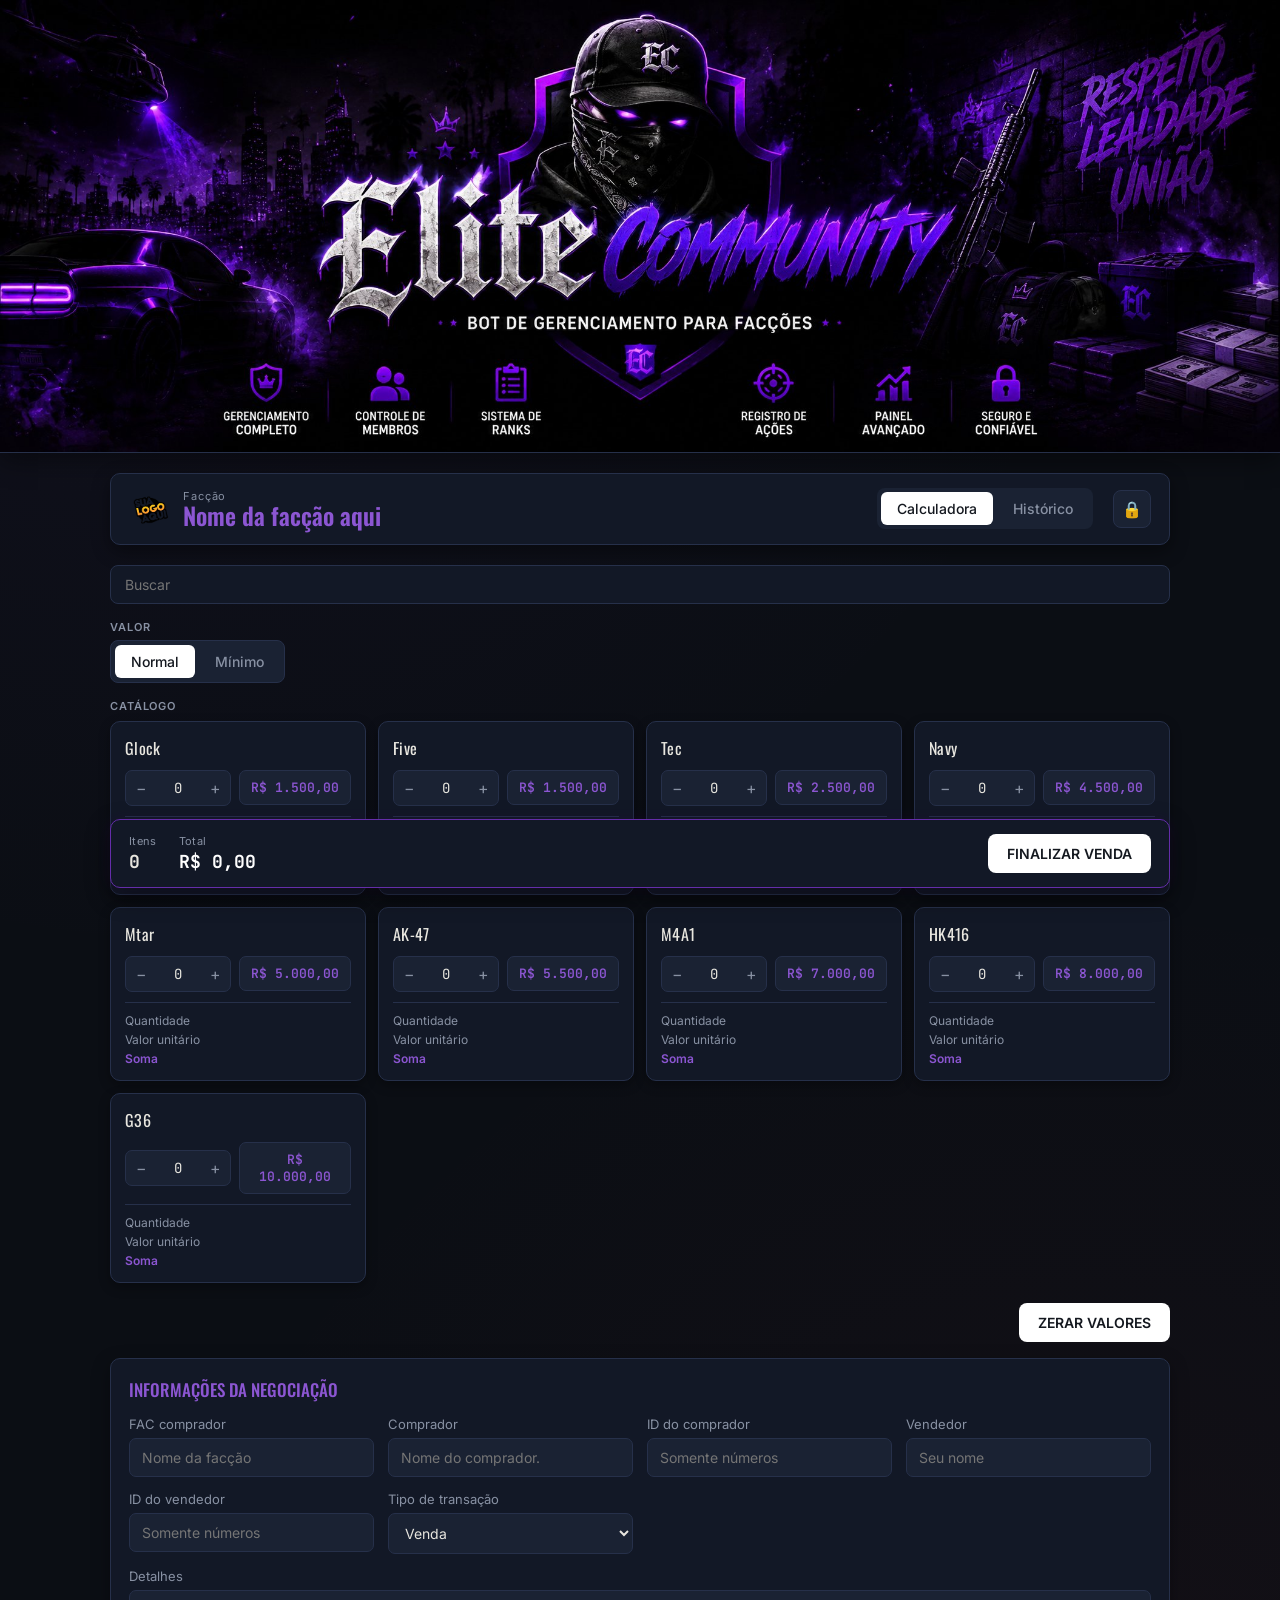
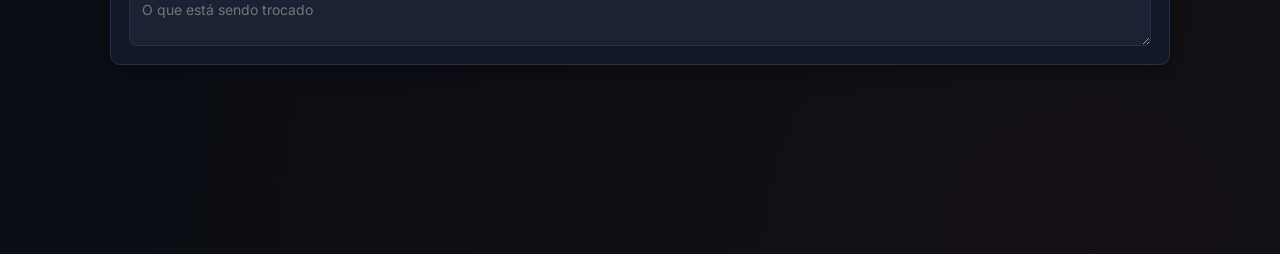
==== commit d505675a: "Add files via upload" ====
--- a/calculadora/index.html
+++ b/calculadora/index.html
@@ -52,6 +52,7 @@
         </div>
       </div>
 
+      <span class="modo-preco-rotulo catalogo-rotulo">CATÁLOGO</span>
       <div id="gradeArmas" class="grade-armas"></div>
 
       <div class="toolbar-actions toolbar-actions-zerar">
@@ -101,13 +102,9 @@
           <span class="resumo-label">Itens</span>
           <span class="resumo-valor" id="totalItens">0</span>
         </div>
-        <div class="resumo-item">
-          <span class="resumo-label">Total bruto</span>
+        <div class="resumo-item resumo-destaque">
+          <span class="resumo-label">Total</span>
           <span class="resumo-valor" id="total">R$ 0,00</span>
-        </div>
-        <div class="resumo-item resumo-destaque">
-          <span class="resumo-label">Valor a retirar (20%)</span>
-          <span class="resumo-valor" id="valorFuncionario">R$ 0,00</span>
         </div>
         <div class="resumo-acoes">
           <button type="button" class="btn btn-primary btn-branco" id="btnSalvar">FINALIZAR VENDA</button>
--- a/calculadora/styles/style.css
+++ b/calculadora/styles/style.css
@@ -30,6 +30,17 @@
   background-image:
     radial-gradient(circle at 15% 0%, rgba(var(--gold-rgb), 0.07), transparent 45%),
     radial-gradient(circle at 85% 100%, rgba(176, 48, 58, 0.06), transparent 45%);
+  -webkit-user-select: none;
+  -moz-user-select: none;
+  -ms-user-select: none;
+  user-select: none;
+}
+
+input, textarea, select {
+  -webkit-user-select: text;
+  -moz-user-select: text;
+  -ms-user-select: text;
+  user-select: text;
 }
 
 button, input, select, textarea {
@@ -142,6 +153,10 @@
   letter-spacing: 0.08em;
   color: var(--muted);
   margin-bottom: 6px;
+}
+
+.catalogo-rotulo {
+  margin-bottom: 8px;
 }
 
 .modo-preco {
@@ -453,7 +468,7 @@
   font-size: 18px;
 }
 
-.resumo-destaque .resumo-valor { color: var(--gold-soft); }
+.resumo-destaque .resumo-valor { color: #ffffff; }
 
 .resumo-acoes {
   margin-left: auto;
